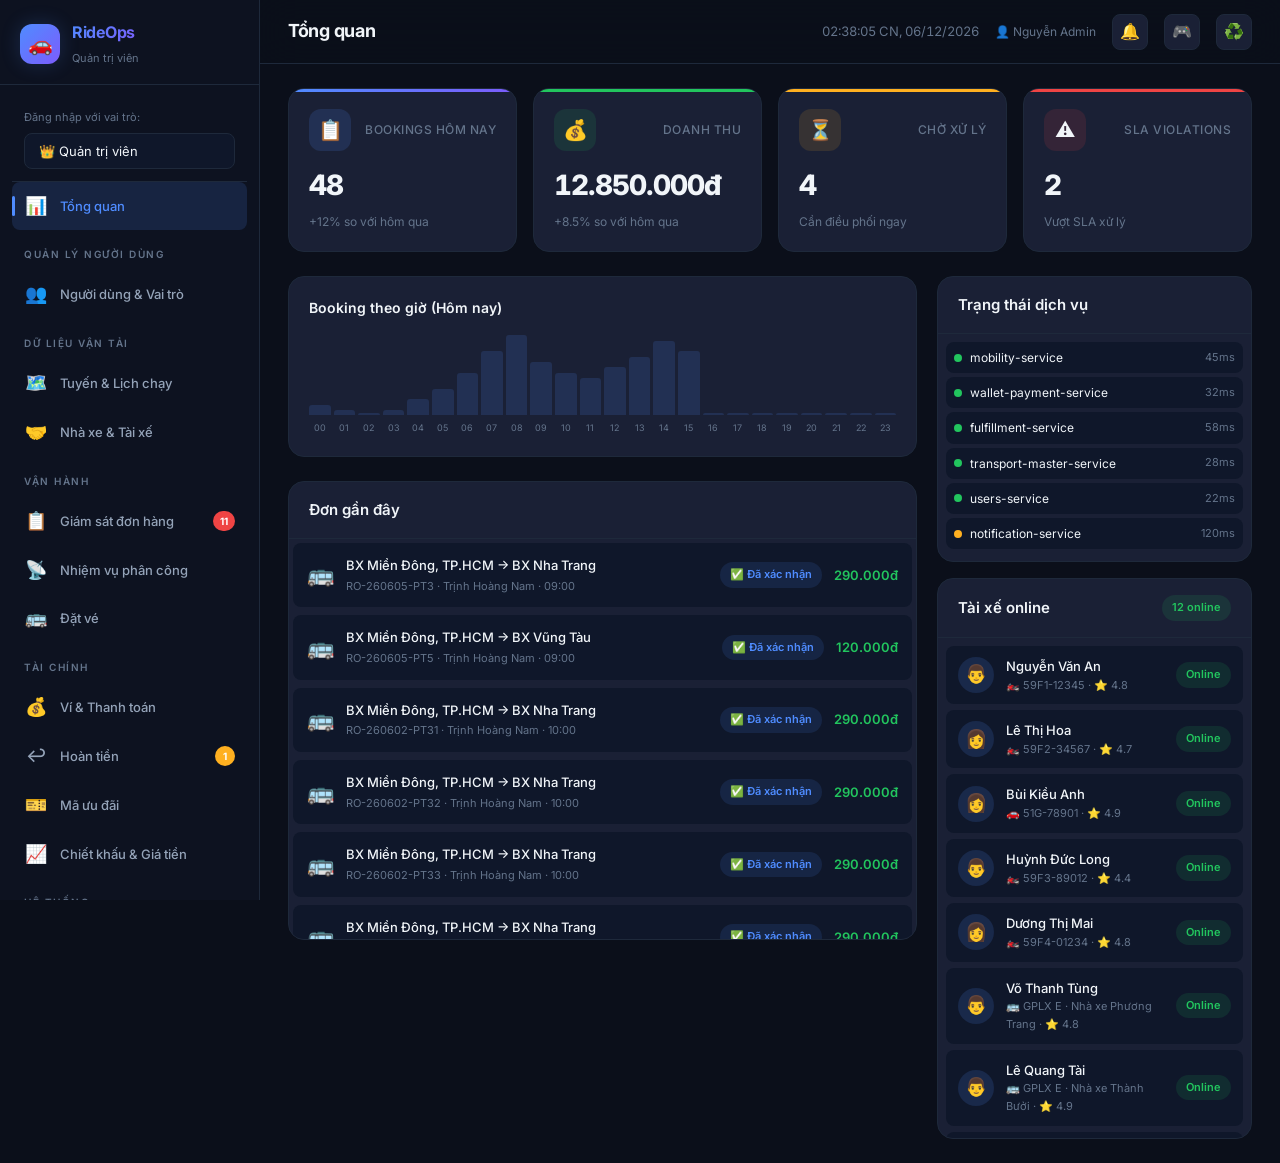
==== index.html @ 3cbc853b "create-car-driver" ====
<!DOCTYPE html>
<html lang="vi">
<head>
  <meta charset="UTF-8">
  <meta name="viewport" content="width=device-width, initial-scale=1.0">
  <meta name="description" content="RideOps - Hệ thống điều hành xe công nghệ">
  <title>RideOps - Hệ Thống Điều Hành</title>
  <link rel="stylesheet" href="style.css">
</head>
<body>
  <div class="app-layout">
    <!-- ========== SIDEBAR ========== -->
    <aside class="sidebar" id="sidebar">
      <div class="sidebar-header">
        <div class="sidebar-logo">
          <div class="sidebar-logo-icon">🚗</div>
          <div class="sidebar-logo-text">
            <h1>RideOps</h1>
            <span id="current-role">Admin</span>
          </div>
        </div>
      </div>
      <nav class="sidebar-nav" id="sidebar-nav">
        <!-- Role selector -->
        <div class="role-selector" style="padding:12px;border-bottom:1px solid var(--border-color)">
          <label style="font-size:11px;color:var(--text-muted);display:block;margin-bottom:6px">Đăng nhập với vai trò:</label>
          <select class="input" id="role-select" onchange="switchRole(this.value)" style="width:100%">
            <option value="ADMIN">👑 Quản trị viên</option>
            <option value="OPERATOR">📡 Điều hành</option>
            <option value="AGENT">💼 Đại lý</option>
            <option value="FINANCE">💰 Tài chính</option>
            <option value="VIEWER">👁️ Người xem</option>
          </select>
        </div>

        <div class="nav-section-title">Tổng quan</div>
        <div class="nav-item active" data-page="dashboard" data-roles="ADMIN,OPERATOR,AGENT,FINANCE,VIEWER" onclick="navigateTo('dashboard')">
          <span class="nav-item-icon">📊</span> Tổng quan
        </div>

        <div class="nav-section-title" data-perm="user.manage">Quản lý người dùng</div>
        <div class="nav-item" data-page="users" data-roles="ADMIN" data-perm="user.manage" onclick="navigateTo('users')">
          <span class="nav-item-icon">👥</span> Người dùng & Vai trò
        </div>

        <div class="nav-section-title" data-perm="master.view">Dữ liệu vận tải</div>
        <div class="nav-item" data-page="routes" data-roles="ADMIN,OPERATOR" data-perm="master.view,master.manage" onclick="navigateTo('routes')">
          <span class="nav-item-icon">🗺️</span> Tuyến & Lịch chạy
        </div>
        <div class="nav-item" data-page="partners" data-roles="ADMIN,OPERATOR,AGENT" data-perm="partner.view,partner.manage,driver.view,driver.manage" onclick="navigateTo('partners')">
          <span class="nav-item-icon">🤝</span> Nhà xe & Tài xế
        </div>

        <div class="nav-section-title" data-perm="booking.view">Vận hành</div>
        <div class="nav-item" data-page="bookings" data-roles="ADMIN,OPERATOR,AGENT,FINANCE,VIEWER" data-perm="booking.view" onclick="navigateTo('bookings')">
          <span class="nav-item-icon">📋</span> Giám sát đơn hàng
          <span class="nav-item-badge" id="pending-badge">4</span>
        </div>
        <div class="nav-item" data-page="fulfillment" data-roles="ADMIN,OPERATOR" data-perm="fulfillment.view,fulfillment.manage" onclick="navigateTo('fulfillment')">
          <span class="nav-item-icon">📡</span> Nhiệm vụ phân công
        </div>
        <div class="nav-item" data-page="intercity" data-roles="ADMIN,OPERATOR,AGENT" data-perm="booking.create,booking.view" onclick="navigateTo('intercity')">
          <span class="nav-item-icon">🚌</span> Đặt vé
        </div>

        <div class="nav-section-title" data-perm="wallet.view">Tài chính</div>
        <div class="nav-item" data-page="wallets" data-roles="ADMIN,OPERATOR,FINANCE" data-perm="wallet.view" onclick="navigateTo('wallets')">
          <span class="nav-item-icon">💰</span> Ví & Thanh toán
        </div>
        <div class="nav-item" data-page="refunds" data-roles="ADMIN,OPERATOR,FINANCE" data-perm="refund.view,refund.process" onclick="navigateTo('refunds')">
          <span class="nav-item-icon">↩️</span> Hoàn tiền
          <span class="nav-item-badge" id="refund-badge" style="background:var(--warning)">1</span>
        </div>
        <div class="nav-item" data-page="promos" data-roles="ADMIN,OPERATOR" data-perm="promo.manage" onclick="navigateTo('promos')">
          <span class="nav-item-icon">🎫</span> Mã ưu đãi
        </div>
        <div class="nav-item" data-page="commissions" data-roles="ADMIN,FINANCE" data-perm="commission.view,commission.manage" onclick="navigateTo('commissions')">
          <span class="nav-item-icon">📈</span> Chiết khấu & Giá tiền
        </div>

        <div class="nav-section-title" data-perm="notification.view">Hệ thống</div>
        <div class="nav-item" data-page="notifications" data-roles="ADMIN,OPERATOR" data-perm="notification.view" onclick="navigateTo('notifications')">
          <span class="nav-item-icon">🔔</span> Thông báo
        </div>
        <div class="nav-item" data-page="audit" data-roles="ADMIN,FINANCE" data-perm="audit.view" onclick="navigateTo('audit')">
          <span class="nav-item-icon">📜</span> Nhật ký hoạt động
        </div>
        <div class="nav-item" data-page="monitoring" data-roles="ADMIN,OPERATOR,VIEWER" data-perm="system.view" onclick="navigateTo('monitoring')">
          <span class="nav-item-icon">🖥️</span> Giám sát hệ thống
        </div>
      </nav>
    </aside>

    <!-- ========== MAIN CONTENT ========== -->
    <main class="main-content">
      <header class="header">
        <div class="header-left">
          <button class="header-btn" id="menu-toggle" onclick="toggleSidebar()" aria-label="Mở/đóng menu" style="display:none">☰</button>
          <h2 class="header-title" id="page-title">Tổng quan</h2>
        </div>
        <div class="header-right">
          <span class="header-time" id="header-time"></span>
          <div class="user-info" id="user-info" style="display:flex;align-items:center;gap:8px">
            <span style="font-size:12px;color:var(--text-muted)">👤 <span id="current-user-name">Nguyễn Admin</span></span>
          </div>
          <button class="header-btn" onclick="navigateTo('notifications')">🔔</button>
          <button class="header-btn" id="sim-toggle" title="Mô phỏng app Tài xế / Khách hàng" onclick="toggleSimPanel()">🎮</button>
          <button class="header-btn" title="Khôi phục dữ liệu demo gốc (xoá thay đổi đã lưu)" onclick="if(confirm('Xoá toàn bộ thay đổi đã lưu và nạp lại dữ liệu demo gốc?'))resetStore()">♻️</button>
        </div>
      </header>

      <div class="page-content">
        <!-- ===== DASHBOARD ===== -->
        <div class="page active" id="page-dashboard">
          <div class="stats-grid" id="dashboard-stats"></div>
          <div class="dashboard-grid">
            <div>
              <div class="chart-container">
                <div class="chart-title">Booking theo giờ (Hôm nay)</div>
                <div class="mini-chart" id="hourly-chart"></div>
                <div class="chart-labels" id="hourly-labels"></div>
              </div>
              <div class="table-container">
                <div class="table-header"><span class="table-title">Đơn gần đây</span></div>
                <div class="recent-trips-list" id="recent-bookings"></div>
              </div>
            </div>
            <div>
              <div class="table-container" style="margin-bottom:16px">
                <div class="table-header"><span class="table-title">Trạng thái dịch vụ</span></div>
                <div id="service-health-mini" style="padding:8px"></div>
              </div>
              <div class="table-container">
                <div class="table-header"><span class="table-title">Tài xế online</span><span class="badge badge-online" id="online-count"></span></div>
                <div class="dispatch-list" id="online-drivers-dash"></div>
              </div>
            </div>
          </div>
        </div>

        <!-- ===== USERS ===== -->
        <div class="page" id="page-users">
          <div class="tabs" style="margin-bottom:20px">
            <button class="tab-btn active" data-tab="users" onclick="switchUserTab('users', this)">👥 Danh sách người dùng</button>
            <button class="tab-btn" data-tab="roles" onclick="switchUserTab('roles', this)">🔐 Vai trò & Quyền</button>
          </div>

          <!-- Users Tab -->
          <div id="users-tab-users">
            <div class="stats-grid" id="user-stats"></div>
            <div class="table-container">
              <div class="table-header"><span class="table-title">Danh sách người dùng</span>
                <div class="table-actions"><button class="btn btn-primary" onclick="openModal('user-create-modal')">➕ Thêm user</button></div>
              </div>
              <div class="table-wrapper">
                <table><thead><tr><th>ID</th><th>Tên</th><th>Email</th><th>SĐT</th><th>Vai trò</th><th>Đăng nhập cuối</th><th>Trạng thái</th><th>Thao tác</th></tr></thead>
                <tbody id="users-table-body"></tbody></table>
              </div>
            </div>
          </div>

          <!-- Roles Tab -->
          <div id="users-tab-roles" style="display:none">
            <div class="table-container">
              <div class="table-header"><span class="table-title">Vai trò & Quyền hạn</span>
                <div class="table-actions"><button class="btn btn-primary" onclick="openModal('role-create-modal')">➕ Tạo vai trò</button></div>
              </div>
              <div class="table-wrapper">
                <table><thead><tr><th>ID</th><th>Vai trò</th><th>Mã</th><th>Quyền hạn</th><th>Người dùng</th><th>Trạng thái</th><th>Thao tác</th></tr></thead>
                <tbody id="roles-table-body"></tbody></table>
              </div>
            </div>
          </div>
        </div>

        <!-- ===== ROUTES ===== -->
        <div class="page" id="page-routes">
          <div class="tabs" style="margin-bottom:20px">
            <button class="tab-btn active" data-tab="schedules" onclick="switchRouteTab('schedules', this)">📅 Lịch chạy</button>
            <button class="tab-btn" data-tab="routes" onclick="switchRouteTab('routes', this)">🗺️ Tuyến đường</button>
            <button class="tab-btn" data-tab="vehicle-models" onclick="switchRouteTab('vehicle-models', this)">🚐 Loại xe</button>
            <button class="tab-btn" data-tab="stops" onclick="switchRouteTab('stops', this)">📍 Điểm dừng</button>
          </div>

          <!-- Schedules Tab (Default) -->
          <div id="routes-tab-schedules">
            <div class="table-container">
              <div class="table-header"><span class="table-title">Lịch chạy</span>
                <div class="table-actions"><button class="btn btn-sm btn-primary" onclick="openScheduleCreate()">➕ Thêm lịch</button></div>
              </div>
              <div class="table-wrapper">
                <table><thead><tr><th>ID</th><th>Tuyến</th><th>Nhà xe</th><th>Giờ đi</th><th>Giờ đến</th><th>Loại xe</th><th>Ngày chạy</th><th>Thao tác</th></tr></thead>
                <tbody id="schedules-table-body"></tbody></table>
              </div>
            </div>
          </div>

          <!-- Routes Tab -->
          <div id="routes-tab-routes" style="display:none">
            <div class="table-container">
              <div class="table-header"><span class="table-title">Tuyến đường</span>
                <div class="table-actions"><button class="btn btn-primary" onclick="openRouteCreate()">➕ Thêm tuyến</button></div>
              </div>
              <div class="table-wrapper">
                <table><thead><tr><th>ID</th><th>Tuyến</th><th>Khoảng cách</th><th>Thời gian</th><th>Điểm đi</th><th>Điểm đến</th><th>Điểm dừng</th><th>Trạng thái</th></tr></thead>
                <tbody id="routes-table-body"></tbody></table>
              </div>
            </div>
          </div>

          <!-- Vehicle Models Tab -->
          <div id="routes-tab-vehicle-models" style="display:none">
            <div class="table-container">
              <div class="table-header"><span class="table-title">Loại xe (thay cho Ghế)</span>
                <div class="table-actions"><button class="btn btn-primary" onclick="openVehicleModelCreate()">➕ Thêm loại xe</button></div>
              </div>
              <div class="table-wrapper">
                <table><thead><tr><th>ID</th><th>Tên</th><th>Dịch vụ</th><th>Phân loại</th><th>Số ghế</th><th>Hành lý</th><th>Mô tả</th><th>Trạng thái</th><th>Thao tác</th></tr></thead>
                <tbody id="vehicle-models-table-body"></tbody></table>
              </div>
            </div>
          </div>

          <!-- Stops Tab -->
          <div id="routes-tab-stops" style="display:none">
            <div class="table-container">
              <div class="table-header"><span class="table-title">Điểm dừng</span>
                <div class="table-actions"><button class="btn btn-primary" onclick="openStopCreate()">➕ Thêm điểm dừng</button></div>
              </div>
              <div class="table-wrapper">
                <table><thead><tr><th>ID</th><th>Tên điểm dừng</th><th>Địa chỉ</th><th>Quận/Huyện</th><th>Tỉnh/Thành</th><th>Thao tác</th></tr></thead>
                <tbody id="stops-table-body"></tbody></table>
              </div>
            </div>
          </div>
        </div>

        <!-- ===== PARTNERS & DRIVERS ===== -->
        <div class="page" id="page-partners">
          <div class="tabs" style="margin-bottom:20px">
            <button class="tab-btn active" data-tab="partners" onclick="switchPartnerTab('partners', this)">🏢 Nhà xe</button>
            <button class="tab-btn" data-tab="drivers" onclick="switchPartnerTab('drivers', this)">🏍️ 🚗 Tài xế (Bike/Car)</button>
            <button class="tab-btn" data-tab="intercity-drivers" onclick="switchPartnerTab('intercity-drivers', this)">🧑‍✈️ Tài xế liên tỉnh</button>
            <button class="tab-btn" data-tab="intercity-vehicles" onclick="switchPartnerTab('intercity-vehicles', this)">🚐 Xe liên tỉnh</button>
          </div>

          <!-- Partners Tab -->
          <div id="partners-tab-partners">
            <div class="table-container">
              <div class="table-header"><span class="table-title">Nhà xe Đối tác</span>
                <div class="table-actions"><button class="btn btn-primary" onclick="openModal('partner-modal')">➕ Thêm nhà xe</button></div>
              </div>
              <div class="table-wrapper">
                <table><thead><tr><th>ID</th><th>Tên nhà xe</th><th>Liên hệ</th><th>SĐT</th><th>Số xe</th><th>Số tài xế</th><th>Tuyến đường</th><th>Chiết khấu</th><th>Trạng thái</th><th>Thao tác</th></tr></thead>
                <tbody id="partners-table-body"></tbody></table>
              </div>
            </div>
          </div>

          <!-- Drivers Tab (Bike/Car only) -->
          <div id="partners-tab-drivers" style="display:none">
            <div class="stats-grid" id="driver-stats"></div>
            <div class="table-container">
              <div class="table-header"><span class="table-title">Tài xế Bike & Car</span>
                <div class="table-actions">
                  <button class="btn btn-outline app-review-btn" id="bikecar-app-btn" onclick="openDriverApps('bikecar')" style="display:none">📥 Đơn đăng ký mới <span class="app-count-badge" id="bikecar-app-count">0</span></button>
                  <select id="driver-status-filter" onchange="renderDrivers()"><option value="">Tất cả</option><option value="online">Online</option><option value="busy">Đang chạy</option><option value="offline">Offline</option></select>
                  <div class="search-box"><input type="search" placeholder="Tìm tài xế..." id="driver-search" oninput="renderDrivers()"></div>
                  <button class="btn btn-primary" onclick="openModal('driver-modal')">➕ Thêm tài xế</button>
                </div>
              </div>
              <div class="table-wrapper">
                <table><thead><tr><th>ID</th><th>Tài xế</th><th>SĐT</th><th>Loại xe</th><th>Biển số</th><th>Nhà xe</th><th>Đánh giá</th><th>Hoàn thành</th><th>Trạng thái</th><th>Thao tác</th></tr></thead>
                <tbody id="drivers-table-body"></tbody></table>
              </div>
            </div>
          </div>

          <!-- Intercity Drivers Tab -->
          <div id="partners-tab-intercity-drivers" style="display:none">
            <div class="stats-grid" id="intercity-driver-stats"></div>
            <div class="table-container">
              <div class="table-header"><span class="table-title">Tài xế Liên tỉnh (phục vụ Intercity / Đăng kiểm / Bảo dưỡng)</span>
                <div class="table-actions">
                  <button class="btn btn-outline app-review-btn" id="intercity-app-btn" onclick="openDriverApps('intercity')" style="display:none">📥 Đơn đăng ký mới <span class="app-count-badge" id="intercity-app-count">0</span></button>
                  <select id="intercity-driver-status-filter" onchange="renderIntercityDrivers()"><option value="">Tất cả</option><option value="online">Online</option><option value="busy">Đang chạy</option><option value="offline">Offline</option></select>
                  <select id="intercity-driver-operator-filter" onchange="renderIntercityDrivers()"><option value="">Mọi nhà xe</option></select>
                  <div class="search-box"><input type="search" placeholder="Tìm tài xế..." id="intercity-driver-search" oninput="renderIntercityDrivers()"></div>
                  <button class="btn btn-primary" onclick="openIntercityDriverModal()">➕ Thêm tài xế</button>
                </div>
              </div>
              <div class="table-wrapper">
                <table><thead><tr><th>ID</th><th>Tài xế</th><th>SĐT</th><th>Nhà xe quản lý</th><th>Hạng GPLX</th><th>Đánh giá</th><th>Chuyến đã chạy</th><th>Trạng thái</th><th>Đang gán</th><th>Thao tác</th></tr></thead>
                <tbody id="intercity-drivers-table-body"></tbody></table>
              </div>
            </div>
          </div>

          <!-- Intercity Vehicles Tab -->
          <div id="partners-tab-intercity-vehicles" style="display:none">
            <div class="stats-grid" id="intercity-vehicle-stats"></div>
            <div class="table-container">
              <div class="table-header"><span class="table-title">Xe Liên tỉnh (quản lý bởi nhà xe — không có tài xế cố định)</span>
                <div class="table-actions">
                  <select id="intercity-vehicle-status-filter" onchange="renderIntercityVehicles()"><option value="">Tất cả</option><option value="idle">Sẵn sàng</option><option value="busy">Đang chạy</option><option value="maintenance">Bảo dưỡng</option></select>
                  <select id="intercity-vehicle-operator-filter" onchange="renderIntercityVehicles()"><option value="">Mọi nhà xe</option></select>
                  <div class="search-box"><input type="search" placeholder="Tìm biển số..." id="intercity-vehicle-search" oninput="renderIntercityVehicles()"></div>
                  <button class="btn btn-primary" onclick="openIntercityVehicleModal()">➕ Thêm xe</button>
                </div>
              </div>
              <div class="table-wrapper">
                <table><thead><tr><th>ID</th><th>Biển số</th><th>Loại xe</th><th>Nhà xe quản lý</th><th>Số km</th><th>Trạng thái</th><th>Đang gán</th><th>Thao tác</th></tr></thead>
                <tbody id="intercity-vehicles-table-body"></tbody></table>
              </div>
            </div>
          </div>
        </div>

        <!-- ===== BOOKINGS ===== -->
        <div class="page" id="page-bookings">
          <div class="tabs" id="booking-tabs">
            <button class="tab-btn active" data-type="ALL" onclick="filterBookings('ALL')">Tất cả</button>
            <button class="tab-btn" data-type="BIKE" onclick="filterBookings('BIKE')">🏍️ Xe máy</button>
            <button class="tab-btn" data-type="CAR" onclick="filterBookings('CAR')">🚗 Xe hơi</button>
            <button class="tab-btn" data-type="INTERCITY" onclick="filterBookings('INTERCITY')">🚌 Liên tỉnh</button>
            <button class="tab-btn" data-type="SERVICE_ORDER" onclick="filterBookings('SERVICE_ORDER')">📋 Đăng kiểm</button>
            <button class="tab-btn" data-type="MAINTENANCE_ORDER" onclick="filterBookings('MAINTENANCE_ORDER')">🔧 Bảo dưỡng</button>
          </div>
          <div class="table-container">
            <div class="table-header"><span class="table-title">Booking Monitoring</span>
              <div class="table-actions">
                <select id="booking-status-filter" onchange="filterBookings()">
                  <option value="">Tất cả trạng thái</option>
                  <option value="DRAFT">Nháp</option>
                  <option value="PENDING_CONFIRMATION">Chờ xác nhận</option>
                  <option value="CONFIRMED">Đã xác nhận</option>
                  <option value="IN_PROGRESS">Đang thực hiện</option>
                  <option value="COMPLETED">Hoàn thành</option>
                  <option value="CANCELLED">Đã hủy</option>
                </select>
                <div class="search-box"><input type="search" placeholder="Tìm kiếm..." id="booking-search" oninput="filterBookings()"></div>
              </div>
            </div>
            <div class="table-wrapper">
              <table><thead><tr><th>Mã booking</th><th>Loại</th><th>Khách hàng</th><th>Booking</th><th>Payment</th><th>Fulfillment</th><th>Điểm đón</th><th>Giá</th><th>Thời gian tạo</th><th>Thao tác</th></tr></thead>
              <tbody id="bookings-table-body"></tbody></table>
            </div>
          </div>
        </div>

        <!-- ===== FULFILLMENT ===== -->
        <div class="page" id="page-fulfillment">
          <div class="tabs" id="fulfillment-tabs" style="margin-bottom:20px">
            <button class="tab-btn active" data-ftab="all" onclick="switchFulfillmentTab('all', this)">Tất cả</button>
            <button class="tab-btn" data-ftab="bikecar" onclick="switchFulfillmentTab('bikecar', this)">🏍️ 🚗 Bike & Car</button>
            <button class="tab-btn" data-ftab="intercity" onclick="switchFulfillmentTab('intercity', this)">🚌 Liên tỉnh</button>
            <button class="tab-btn" data-ftab="service" onclick="switchFulfillmentTab('service', this)">📋 Đăng kiểm</button>
            <button class="tab-btn" data-ftab="maintenance" onclick="switchFulfillmentTab('maintenance', this)">🔧 Bảo dưỡng</button>
          </div>

          <div class="stats-grid" id="fulfillment-stats"></div>

          <!-- 2-column view: chờ gán + TX sẵn sàng (cho all/bikecar/service/maintenance) -->
          <div class="dispatch-grid" id="fulfillment-cards-default">
            <div class="dispatch-card">
              <div class="dispatch-card-header"><span class="dispatch-card-title">📍 Chờ gán tài xế</span><span class="badge badge-pending" id="dispatch-pending-count"></span></div>
              <div class="dispatch-list" id="dispatch-pending-list"></div>
            </div>
            <div class="dispatch-card">
              <div class="dispatch-card-header"><span class="dispatch-card-title">🟢 Tài xế sẵn sàng</span><span class="badge badge-online" id="dispatch-driver-count"></span></div>
              <div class="dispatch-list" id="dispatch-driver-list"></div>
            </div>
          </div>

          <!-- 3-column view: chờ phân công + xe + TX (chỉ tab liên tỉnh) -->
          <div class="dispatch-grid" id="fulfillment-cards-intercity" style="display:none;grid-template-columns:1fr 1fr 1fr">
            <div class="dispatch-card">
              <div class="dispatch-card-header"><span class="dispatch-card-title">📍 Chờ phân công</span><span class="badge badge-pending" id="intercity-pending-count"></span></div>
              <div class="dispatch-list" id="intercity-pending-list"></div>
            </div>
            <div class="dispatch-card">
              <div class="dispatch-card-header"><span class="dispatch-card-title">🚐 Xe sẵn sàng</span><span class="badge badge-online" id="intercity-vehicle-count"></span></div>
              <div class="dispatch-list" id="intercity-vehicle-list"></div>
            </div>
            <div class="dispatch-card">
              <div class="dispatch-card-header"><span class="dispatch-card-title">🧑‍✈️ Tài xế sẵn sàng</span><span class="badge badge-online" id="intercity-driver-count"></span></div>
              <div class="dispatch-list" id="intercity-driver-list"></div>
            </div>
          </div>

          <div class="table-container mt-20">
            <div class="table-header"><span class="table-title" id="fulfillment-table-title">Tất cả Fulfillment Tasks</span></div>
            <div class="table-wrapper">
              <table><thead><tr><th>Task ID</th><th>Booking</th><th>Loại</th><th>Xe</th><th>Tài xế</th><th>Trạng thái</th><th>Gán lúc</th><th>Bắt đầu</th><th>Hoàn thành</th><th>Thao tác</th></tr></thead>
              <tbody id="fulfillment-table-body"></tbody></table>
            </div>
          </div>
        </div>

        <!-- ===== BOOKING TABS ===== -->
        <div class="page" id="page-intercity">
          <div class="tabs" style="margin-bottom:20px">
            <button class="tab-btn active" data-tab="intercity" onclick="switchBookingTab('intercity', this)">🚌 Đặt vé liên tỉnh</button>
            <button class="tab-btn" data-tab="registration" onclick="switchBookingTab('registration', this)">📋 Đăng kiểm hộ</button>
            <button class="tab-btn" data-tab="maintenance" onclick="switchBookingTab('maintenance', this)">🔧 Bảo dưỡng</button>
          </div>

          <!-- INTERCITY TAB -->
          <div id="booking-tab-intercity">
            <div class="booking-search-bar">
              <div class="bsb-field"><label>Điểm đi</label><select class="input" id="intercity-origin"></select></div>
              <button class="route-swap" onclick="swapRoute()" title="Đổi chiều" aria-label="Đổi chiều đi và đến">⇄</button>
              <div class="bsb-field"><label>Điểm đến</label><select class="input" id="intercity-destination"></select></div>
              <div class="bsb-field"><label>Ngày đi</label><input type="date" class="input" id="intercity-date"></div>
              <div class="bsb-field"><label>Số khách</label><select class="input" id="intercity-passengers"><option value="1">1 khách</option><option value="2">2 khách</option><option value="3">3 khách</option><option value="4">4 khách</option><option value="5">5 khách</option></select></div>
              <button class="btn btn-primary bsb-submit" onclick="searchIntercityTrips()">🔍 Tìm chuyến</button>
              <button class="btn btn-outline bsb-submit" onclick="clearIntercityFilter()" title="Bỏ lọc, xem tất cả chuyến">↺ Xem tất cả</button>
            </div>
            <div class="search-results" id="intercity-results"></div>
          </div>

          <!-- REGISTRATION TAB -->
          <div id="booking-tab-registration" style="display:none">
            <div class="booking-split">
              <div class="booking-panel">
              <div class="inline-form-card">
                <div class="inline-form-card-header"><span class="inline-form-card-title">📋 Tạo đơn đăng kiểm hộ</span></div>
                <div class="booking-form-grid">
                  <div class="input-group"><label>Biển số xe *</label><input type="text" class="input" id="reg-plate" placeholder="51A-123.45"></div>
                  <div class="input-group"><label>Loại xe *</label><select class="input" id="reg-vehicle-type"><option value="car">Ô tô con</option><option value="truck">Ô tô tải</option><option value="bus">Ô tô khách</option></select></div>
                  <div class="input-group"><label>⛽ Loại động cơ *</label><select class="input" id="reg-engine-type"><option value="gasoline">⛽ Xăng</option><option value="electric">🔋 Điện</option><option value="diesel">🛢️ Dầu</option><option value="hybrid">⚡ Hybrid</option></select></div>
                  <div class="input-group"><label>Họ tên chủ xe *</label><input type="text" class="input" id="reg-owner-name" placeholder="Nguyễn Văn A"></div>
                  <div class="input-group"><label>Số điện thoại *</label><input type="tel" class="input" id="reg-owner-phone" placeholder="0901234567"></div>
                  <div class="input-group"><label>Ngày hết hạn ĐK</label><input type="date" class="input" id="reg-expire-date"></div>
                  <div class="input-group span-3"><label>📍 Địa chỉ nhận xe *</label><input type="text" class="input" id="reg-pickup-address" placeholder="VD: 12 Hai Bà Trưng, Q.1, TP.HCM"></div>
                  <div class="input-group"><label>Dịch vụ đăng kiểm</label><select class="input" id="reg-service"><option value="normal">Thường (350.000đ)</option><option value="express">Nhanh (500.000đ)</option><option value="home">Tại nhà (700.000đ)</option></select></div>
                  <div class="input-group"><label>Ngày đặt lịch *</label><input type="date" class="input" id="reg-booking-date"></div>
                  <div class="input-group"><label>Giờ đặt lịch *</label><select class="input" id="reg-booking-time"><option value="07:00">07:00</option><option value="08:00">08:00</option><option value="09:00">09:00</option><option value="10:00">10:00</option><option value="13:00">13:00</option><option value="14:00">14:00</option></select></div>
                  <div class="input-group span-3"><label>Ghi chú</label><input type="text" class="input" id="reg-notes" placeholder="Yêu cầu thêm..."></div>
                  <div class="input-group"><label>📷 Ảnh hồ sơ - Mặt trước</label><input type="file" accept="image/*" class="input" id="reg-doc-front"></div>
                  <div class="input-group"><label>📷 Ảnh hồ sơ - Mặt sau</label><input type="file" accept="image/*" class="input" id="reg-doc-back"></div>
                </div>
                <div class="inline-form-actions">
                  <button class="btn btn-outline" onclick="clearRegistrationForm()">Xóa</button>
                  <button class="btn btn-primary" onclick="createRegistrationOrder()">📋 Tạo đơn</button>
                </div>
              </div>
              <div class="order-detail-pane" id="registration-detail"></div>
              </div>

              <div class="table-container">
              <div class="table-header">
                <span class="table-title">Danh sách đơn đăng kiểm</span>
                <div class="table-actions">
                  <select class="input" id="registration-status-filter" onchange="renderRegistrations()" style="height:36px;padding:0 10px">
                    <option value="">Tất cả trạng thái</option>
                    <option value="pending">⏳ Chờ xác nhận</option>
                    <option value="confirmed">✅ Đã xác nhận</option>
                    <option value="completed">🏁 Hoàn thành</option>
                    <option value="cancelled">❌ Đã hủy</option>
                  </select>
                  <div class="search-box"><input type="search" placeholder="🔍 Biển số / Chủ xe / SĐT..." id="registration-search" oninput="renderRegistrations()"></div>
                </div>
              </div>
              <div class="table-wrapper">
                <table><thead><tr><th>Mã đơn</th><th>Biển số</th><th>Chủ xe</th><th>SĐT</th><th>📍 Địa chỉ nhận xe</th><th>⛽ Động cơ</th><th>Ngày đặt</th><th>Dịch vụ</th><th>Giá</th><th>Trạng thái</th><th>Thao tác</th></tr></thead>
                <tbody id="registrations-table-body"></tbody></table>
              </div>
              </div>
            </div>
          </div>

          <!-- MAINTENANCE TAB -->
          <div id="booking-tab-maintenance" style="display:none">
            <div class="booking-split">
              <div class="booking-panel">
              <div class="inline-form-card">
                <div class="inline-form-card-header"><span class="inline-form-card-title">🔧 Tạo đơn bảo dưỡng hộ</span></div>
                <div class="booking-form-grid">
                  <div class="input-group"><label>Biển số xe *</label><input type="text" class="input" id="mnt-plate" placeholder="51A-123.45"></div>
                  <div class="input-group"><label>Loại xe *</label><select class="input" id="mnt-vehicle-type"><option value="car">Ô tô con</option><option value="truck">Ô tô tải</option><option value="bus">Ô tô khách</option></select></div>
                  <div class="input-group"><label>⛽ Loại động cơ *</label><select class="input" id="mnt-engine-type"><option value="gasoline">⛽ Xăng</option><option value="electric">🔋 Điện</option><option value="diesel">🛢️ Dầu</option><option value="hybrid">⚡ Hybrid</option></select></div>
                  <div class="input-group"><label>Họ tên chủ xe *</label><input type="text" class="input" id="mnt-owner-name" placeholder="Nguyễn Văn A"></div>
                  <div class="input-group"><label>Số điện thoại *</label><input type="tel" class="input" id="mnt-owner-phone" placeholder="0901234567"></div>
                  <div class="input-group"><label>Số km hiện tại</label><input type="number" class="input" id="mnt-mileage" placeholder="50000"></div>
                  <div class="input-group span-3"><label>📍 Địa chỉ nhận xe *</label><input type="text" class="input" id="mnt-pickup-address" placeholder="VD: 12 Hai Bà Trưng, Q.1, TP.HCM"></div>
                  <div class="input-group"><label>Dịch vụ bảo dưỡng</label><select class="input" id="mnt-service"><option value="basic">Cơ bản (400.000đ)</option><option value="full">Toàn diện (1.200.000đ)</option><option value="oil_change">Thay nhớt (250.000đ)</option><option value="tire">Lốp + cân chỉnh (800.000đ)</option></select></div>
                  <div class="input-group"><label>Ngày đặt lịch *</label><input type="date" class="input" id="mnt-booking-date"></div>
                  <div class="input-group"><label>Giờ đặt lịch *</label><select class="input" id="mnt-booking-time"><option value="07:00">07:00</option><option value="08:00">08:00</option><option value="09:00">09:00</option><option value="10:00">10:00</option><option value="13:00">13:00</option><option value="14:00">14:00</option><option value="15:00">15:00</option></select></div>
                  <div class="input-group span-3"><label>Ghi chú</label><input type="text" class="input" id="mnt-notes" placeholder="Yêu cầu thêm..."></div>
                  <div class="input-group"><label>📷 Ảnh hồ sơ - Mặt trước</label><input type="file" accept="image/*" class="input" id="mnt-doc-front"></div>
                  <div class="input-group"><label>📷 Ảnh hồ sơ - Mặt sau</label><input type="file" accept="image/*" class="input" id="mnt-doc-back"></div>
                </div>
                <div class="inline-form-actions">
                  <button class="btn btn-outline" onclick="clearMaintenanceForm()">Xóa</button>
                  <button class="btn btn-primary" onclick="createMaintenanceOrder()">🔧 Tạo đơn</button>
                </div>
              </div>
              <div class="order-detail-pane" id="maintenance-detail"></div>
              </div>

              <div class="table-container">
              <div class="table-header">
                <span class="table-title">Danh sách đơn bảo dưỡng</span>
                <div class="table-actions">
                  <select class="input" id="maintenance-status-filter" onchange="renderMaintenance()" style="height:36px;padding:0 10px">
                    <option value="">Tất cả trạng thái</option>
                    <option value="pending">⏳ Chờ xác nhận</option>
                    <option value="confirmed">✅ Đã xác nhận</option>
                    <option value="completed">🏁 Hoàn thành</option>
                    <option value="cancelled">❌ Đã hủy</option>
                  </select>
                  <div class="search-box"><input type="search" placeholder="🔍 Biển số / Chủ xe / SĐT..." id="maintenance-search" oninput="renderMaintenance()"></div>
                </div>
              </div>
              <div class="table-wrapper">
                <table><thead><tr><th>Mã đơn</th><th>Biển số</th><th>Chủ xe</th><th>SĐT</th><th>📍 Địa chỉ nhận xe</th><th>⛽ Động cơ</th><th>Ngày đặt</th><th>Dịch vụ</th><th>Giá</th><th>Trạng thái</th><th>Thao tác</th></tr></thead>
                <tbody id="maintenance-table-body"></tbody></table>
              </div>
              </div>
            </div>
          </div>
        </div>

        <!-- ===== WALLETS ===== -->
        <div class="page" id="page-wallets">
          <div class="wallet-summary" id="wallet-stats"></div>
          <div class="wallet-workspace">
            <div class="table-container wallet-list-col">
              <div class="table-header">
                <span class="table-title">Danh sách Ví</span>
                <select id="wallet-type-filter" class="input" style="height:34px;width:auto" onchange="renderWallets()"><option value="">Tất cả loại</option><option value="CUSTOMER">Khách hàng</option><option value="DRIVER">Tài xế</option><option value="PARTNER">Đối tác</option><option value="SYSTEM">Hệ thống</option></select>
              </div>
              <div class="wallet-search-row"><div class="search-box" style="width:100%"><input type="search" placeholder="🔍 Tìm theo tên chủ ví / mã ví..." id="wallet-search" oninput="renderWallets()" style="width:100%"></div></div>
              <div class="wallet-list" id="wallet-list"></div>
            </div>
            <div class="table-container wallet-detail-col">
              <div id="wallet-detail"></div>
            </div>
          </div>
        </div>

        <!-- ===== REFUNDS ===== -->
        <div class="page" id="page-refunds">
          <div class="stats-grid" id="refund-stats"></div>
          <div class="table-container">
            <div class="table-header"><span class="table-title">Quản lý Refund</span></div>
            <div class="table-wrapper">
              <table><thead><tr><th>ID</th><th>Booking</th><th>Khách hàng</th><th>Số tiền</th><th>Lý do</th><th>Phương thức</th><th>Xử lý bởi</th><th>Trạng thái</th><th>Tạo lúc</th><th>Thao tác</th></tr></thead>
              <tbody id="refunds-table-body"></tbody></table>
            </div>
          </div>
        </div>

        <!-- ===== PROMOS ===== -->
        <div class="page" id="page-promos">
          <div class="stats-grid" id="promo-stats"></div>
          <div class="table-container">
            <div class="table-header"><span class="table-title">Mã ưu đãi</span>
              <div class="table-actions"><button class="btn btn-primary" onclick="openPromoCreate()">➕ Tạo mã mới</button></div>
            </div>
            <div class="table-wrapper">
              <table><thead><tr><th>Mã</th><th>Đối tượng</th><th>Loại giảm</th><th>Giá trị</th><th>Giảm tối đa</th><th>Đơn tối thiểu</th><th>Lượt/tài khoản</th><th>Dịch vụ áp dụng</th><th>Đã dùng</th><th>Thời hạn</th><th>Trạng thái</th><th>Thao tác</th></tr></thead>
              <tbody id="promos-table-body"></tbody></table>
            </div>
          </div>
        </div>

        <!-- ===== COMMISSIONS ===== -->
        <div class="page" id="page-commissions">
          <div class="tabs" style="margin-bottom:20px">
            <button class="tab-btn active" data-tab="commission" onclick="switchCommissionTab('commission', this)">📈 Chiết khấu (phí dịch vụ)</button>
            <button class="tab-btn" data-tab="pricing" onclick="switchCommissionTab('pricing', this)">💵 Giá tiền</button>
          </div>

          <!-- Tab: Chiết khấu -->
          <div id="commissions-tab-commission" class="commissions-tab-panel is-active">
            <div class="commission-cards" id="commission-config"></div>
            <div class="table-container">
              <div class="table-header"><span class="table-title">Lịch sử chiết khấu</span></div>
              <div class="table-wrapper">
                <table><thead><tr><th>ID</th><th>Booking</th><th>Tài xế</th><th>Loại xe</th><th>Tổng tiền</th><th>💸 Tài xế nhận (chiết khấu)</th><th>🏢 Phí dịch vụ</th><th>Thời gian</th></tr></thead>
                <tbody id="commission-history-body"></tbody></table>
              </div>
            </div>
          </div>

          <!-- Tab: Giá tiền -->
          <div id="commissions-tab-pricing" class="commissions-tab-panel">
            <div class="tabs" style="margin-bottom:20px" id="pricing-sub-tabs">
              <button class="tab-btn active" data-ptab="BIKE" onclick="switchPricingTab('BIKE', this)">🏍️ Xe máy</button>
              <button class="tab-btn" data-ptab="CAR" onclick="switchPricingTab('CAR', this)">🚗 Xe hơi</button>
              <button class="tab-btn" data-ptab="INTERCITY" onclick="switchPricingTab('INTERCITY', this)">🚌 Liên tỉnh</button>
              <button class="tab-btn" data-ptab="SERVICE_ORDER" onclick="switchPricingTab('SERVICE_ORDER', this)">📋 Đăng kiểm hộ</button>
              <button class="tab-btn" data-ptab="MAINTENANCE_ORDER" onclick="switchPricingTab('MAINTENANCE_ORDER', this)">🔧 Bảo dưỡng hộ</button>
            </div>
            <div id="pricing-panel"></div>
          </div>
        </div>

        <!-- ===== NOTIFICATIONS ===== -->
        <div class="page" id="page-notifications">
          <div class="stats-grid" id="notification-stats"></div>
          <div class="table-container">
            <div class="table-header"><span class="table-title">Notification History</span></div>
            <div class="table-wrapper">
              <table><thead><tr><th>ID</th><th>Loại</th><th>Channel</th><th>Người nhận</th><th>Nội dung</th><th>Trạng thái</th><th>Thời gian</th></tr></thead>
              <tbody id="notifications-table-body"></tbody></table>
            </div>
          </div>
        </div>

        <!-- ===== AUDIT ===== -->
        <div class="page" id="page-audit">
          <div class="table-container">
            <div class="table-header"><span class="table-title">Nhật ký hoạt động</span>
              <div class="table-actions">
                <select id="audit-action-filter" onchange="renderAudit()">
                  <option value="">Tất cả actions</option>
                  <option value="booking">Booking</option>
                  <option value="payment">Payment</option>
                  <option value="fulfillment">Fulfillment</option>
                  <option value="refund">Refund</option>
                  <option value="wallet">Wallet</option>
                  <option value="user">User</option>
                </select>
                <div class="search-box"><input type="search" placeholder="Tìm trace ID..." id="audit-search" oninput="renderAudit()"></div>
              </div>
            </div>
            <div class="table-wrapper">
              <table><thead><tr><th>Thời gian</th><th>Thao tác</th><th>Người thực hiện</th><th>Vai trò</th><th>Đối tượng</th><th>Site</th><th>Trace ID</th><th>Trước → Sau</th></tr></thead>
              <tbody id="audit-table-body"></tbody></table>
            </div>
          </div>
        </div>

        <!-- ===== MONITORING ===== -->
        <div class="page" id="page-monitoring">
          <div class="stats-grid" id="monitoring-stats"></div>
          <div class="table-container">
            <div class="table-header"><span class="table-title">Trạng thái dịch vụ</span></div>
            <div class="table-wrapper">
              <table><thead><tr><th>Dịch vụ</th><th>Trạng thái</th><th>Thời gian hoạt động</th><th>Độ trễ</th><th>Tỷ lệ lỗi</th></tr></thead>
              <tbody id="services-table-body"></tbody></table>
            </div>
          </div>
        </div>

      </div>
    </main>
  </div>

  <!-- ========== MODALS ========== -->
  <div class="modal-overlay" id="reg-docs-modal">
    <div class="modal" style="max-width:760px">
      <div class="modal-header"><span class="modal-title" id="reg-docs-title">Hồ sơ đăng kiểm</span><button class="modal-close" aria-label="Đóng" onclick="closeModal('reg-docs-modal')">✕</button></div>
      <div class="modal-body"><div class="reg-doc-grid" id="reg-docs-body"></div></div>
      <div class="modal-footer"><button class="btn btn-outline" onclick="closeModal('reg-docs-modal')">Đóng</button></div>
    </div>
  </div>

  <div class="modal-overlay" id="driver-apps-modal">
    <div class="modal" style="max-width:720px">
      <div class="modal-header"><span class="modal-title" id="driver-apps-title">Đơn đăng ký tài xế</span><button class="modal-close" aria-label="Đóng" onclick="closeModal('driver-apps-modal')">✕</button></div>
      <div class="modal-body" id="driver-apps-list"></div>
      <div class="modal-footer"><button class="btn btn-outline" onclick="closeModal('driver-apps-modal')">Đóng</button></div>
    </div>
  </div>

  <div class="modal-overlay" id="driver-app-modal">
    <div class="modal" style="max-width:760px">
      <div class="modal-header"><span class="modal-title" id="driver-app-title">Xét duyệt đăng ký tài xế</span><button class="modal-close" aria-label="Đóng" onclick="closeModal('driver-app-modal')">✕</button></div>
      <div class="modal-body" id="driver-app-body"></div>
      <div class="modal-footer" id="driver-app-footer"></div>
    </div>
  </div>

  <div class="modal-overlay" id="dispatch-modal">
    <div class="modal" style="max-width:600px">
      <div class="modal-header"><span class="modal-title">Gán tài xế</span><button class="modal-close" aria-label="Đóng" onclick="closeModal('dispatch-modal')">✕</button></div>
      <div class="modal-body">
        <div class="input-group mb-16"><label>Booking</label><div id="dispatch-trip-info" style="padding:12px;background:var(--bg-input);border-radius:var(--radius-sm)"></div></div>
        <div id="dispatch-selected" class="dispatch-sel-wrap"></div>
        <div class="dispatch-pick-col">
          <div class="dispatch-pick-head">🧑‍✈️ Chọn tài xế <span class="dispatch-pick-count" id="dispatch-modal-driver-count"></span></div>
          <div class="dispatch-pick-list" id="dispatch-modal-driver-list"></div>
        </div>
      </div>
      <div class="modal-footer"><button class="btn btn-outline" onclick="closeModal('dispatch-modal')">Hủy</button><button class="btn btn-primary" onclick="assignDriver()">Gán tài xế</button></div>
    </div>
  </div>

  <!-- Intercity Dispatch Modal: chọn xe + tài xế độc lập -->
  <div class="modal-overlay" id="intercity-dispatch-modal">
    <div class="modal" style="max-width:880px">
      <div class="modal-header"><span class="modal-title">🚌 Phân công xe & tài xế (Liên tỉnh)</span><button class="modal-close" aria-label="Đóng" onclick="closeModal('intercity-dispatch-modal')">✕</button></div>
      <div class="modal-body">
        <div class="input-group mb-16"><label>Booking</label><div id="intercity-dispatch-trip-info" style="padding:12px;background:var(--bg-input);border-radius:var(--radius-sm)"></div></div>

        <!-- Tổng quan đã chọn (final preview trước khi xác nhận) -->
        <div id="intercity-dispatch-selected" class="dispatch-sel-wrap"></div>

        <!-- 2 cột: xe | tài xế, cuộn dọc -->
        <div class="dispatch-pick-grid">
          <div class="dispatch-pick-col">
            <div class="dispatch-pick-head">🚐 Chọn xe <span class="dispatch-pick-count" id="intercity-dispatch-vehicle-count"></span></div>
            <div class="dispatch-pick-list" id="intercity-dispatch-vehicle-list"></div>
          </div>
          <div class="dispatch-pick-col">
            <div class="dispatch-pick-head">🧑‍✈️ Chọn tài xế <span class="dispatch-pick-count" id="intercity-dispatch-driver-count"></span></div>
            <div class="dispatch-pick-list" id="intercity-dispatch-driver-list"></div>
          </div>
        </div>
      </div>
      <div class="modal-footer">
        <button class="btn btn-outline" onclick="closeModal('intercity-dispatch-modal')">Hủy</button>
        <button class="btn btn-primary" onclick="assignIntercityDispatch()">Xác nhận phân công</button>
      </div>
    </div>
  </div>

  <div class="modal-overlay" id="partner-modal">
    <div class="modal">
      <div class="modal-header"><span class="modal-title">Thêm đối tác mới</span><button class="modal-close" aria-label="Đóng" onclick="closeModal('partner-modal')">✕</button></div>
      <div class="modal-body">
        <div class="form-grid">
          <div class="input-group full-width"><label>Tên nhà xe</label><input type="text" placeholder="VD: Nhà xe ABC"></div>
          <div class="input-group"><label>Người liên hệ</label><input type="text" placeholder="Họ tên"></div>
          <div class="input-group"><label>Số điện thoại</label><input type="text" placeholder="0xxx-xxx-xxx"></div>
          <div class="input-group"><label>Số xe</label><input type="number" placeholder="0" min="0"></div>
          <div class="input-group"><label>Chiết khấu (%)</label><input type="number" placeholder="15" min="0" max="100"></div>
          <div class="input-group full-width"><label>Tuyến đường</label><input type="text" placeholder="HCM - Đà Lạt, HCM - Cần Thơ"></div>
        </div>
      </div>
      <div class="modal-footer"><button class="btn btn-outline" onclick="closeModal('partner-modal')">Hủy</button><button class="btn btn-primary">Thêm đối tác</button></div>
    </div>
  </div>

  <div class="modal-overlay" id="cash-settle-modal">
    <div class="modal" style="max-width:560px">
      <div class="modal-header"><span class="modal-title" id="cash-settle-title">Quyết toán chuyến tiền mặt</span><button class="modal-close" aria-label="Đóng" onclick="closeModal('cash-settle-modal')">✕</button></div>
      <div class="modal-body" id="cash-settle-body"></div>
      <div class="modal-footer" id="cash-settle-footer"></div>
    </div>
  </div>

  <div class="modal-overlay" id="promo-modal">
    <div class="modal">
      <div class="modal-header"><span class="modal-title" id="promo-modal-title">Tạo mã ưu đãi mới</span><button class="modal-close" aria-label="Đóng" onclick="closeModal('promo-modal')">✕</button></div>
      <div class="modal-body">
        <div class="form-grid">
          <div class="input-group"><label>Mã ưu đãi</label><input type="text" id="promo-code" placeholder="VD: SALE30"></div>
          <div class="input-group"><label>Đối tượng áp dụng</label><select id="promo-audience" onchange="onPromoAudienceChange()"><option value="all">👥 Mọi người dùng</option><option value="new_user">🆕 Thành viên mới</option><option value="existing">🔁 Khách hiện hữu</option><option value="vip">⭐ Khách VIP</option><option value="manual">🎯 Chỉ định thủ công</option></select></div>
          <div class="input-group"><label>Loại giảm giá</label><select id="promo-type"><option value="percent">Phần trăm (%)</option><option value="fixed">Số tiền cố định</option></select></div>
          <div class="input-group"><label>Giá trị</label><input type="number" id="promo-value" placeholder="75" min="0"></div>
          <div class="input-group"><label>Giảm tối đa (đ)</label><input type="number" id="promo-max" placeholder="50000" min="0"></div>
          <div class="input-group"><label>Đơn tối thiểu (đ)</label><input type="number" id="promo-min" placeholder="0" min="0"></div>
          <div class="input-group"><label>Tổng lượt phát hành</label><input type="number" id="promo-limit" placeholder="100000" min="1"></div>
          <div class="input-group"><label>Lượt / tài khoản</label><input type="number" id="promo-peruser" placeholder="4" min="1"></div>
          <div class="input-group"><label>Bắt đầu</label><input type="date" id="promo-start"></div>
          <div class="input-group"><label>Kết thúc</label><input type="date" id="promo-end"></div>
          <div class="input-group span-2">
            <label>Dịch vụ áp dụng</label>
            <div class="promo-vt-options">
              <label class="promo-vt-chip"><input type="checkbox" class="promo-vt" value="BIKE"> 🏍️ Xe máy</label>
              <label class="promo-vt-chip"><input type="checkbox" class="promo-vt" value="CAR"> 🚗 Xe hơi</label>
              <label class="promo-vt-chip"><input type="checkbox" class="promo-vt" value="INTERCITY"> 🚌 Liên tỉnh</label>
              <label class="promo-vt-chip"><input type="checkbox" class="promo-vt" value="SERVICE_ORDER"> 📋 Đăng kiểm hộ</label>
              <label class="promo-vt-chip"><input type="checkbox" class="promo-vt" value="MAINTENANCE_ORDER"> 🔧 Bảo dưỡng</label>
            </div>
          </div>
          <div class="input-group span-2" id="promo-targets-group" style="display:none">
            <label>Khách được áp mã <span class="text-muted" id="promo-target-count" style="font-weight:400"></span></label>
            <div class="target-picker">
              <div class="target-search-wrap">
                <input type="text" id="promo-target-search" class="input" placeholder="🔍 Tìm theo tên / SĐT / mã KH rồi chọn..." autocomplete="off" oninput="promoTargetSearch()" onfocus="promoTargetSearch()" onblur="setTimeout(hidePromoTargetDropdown,150)">
                <div class="target-dropdown" id="promo-target-dropdown" style="display:none"></div>
              </div>
              <div class="target-chips" id="promo-target-chips"></div>
              <div class="target-import">
                <label class="btn btn-outline btn-sm" style="cursor:pointer">📁 Import file<input type="file" accept=".csv,.txt" hidden onchange="importPromoTargets(this)"></label>
                <span class="text-muted" style="font-size:12px">File .csv / .txt — mỗi dòng 1 SĐT hoặc mã KH</span>
              </div>
            </div>
          </div>
          <div class="input-group span-2"><label class="promo-vt-chip" style="width:fit-content"><input type="checkbox" id="promo-firstorder"> 🥇 Chỉ áp dụng cho đơn đầu tiên</label></div>
        </div>
      </div>
      <div class="modal-footer"><button class="btn btn-outline" onclick="closeModal('promo-modal')">Hủy</button><button class="btn btn-primary" id="promo-save-btn" onclick="savePromo()">Tạo mã</button></div>
    </div>
  </div>

  <div class="modal-overlay" id="driver-modal">
    <div class="modal">
      <div class="modal-header"><span class="modal-title">Thêm tài xế mới</span><button class="modal-close" aria-label="Đóng" onclick="closeModal('driver-modal')">✕</button></div>
      <div class="modal-body">
        <div class="form-grid">
          <div class="input-group"><label>Họ tên</label><input type="text" id="driver-name" placeholder="Nguyễn Văn A"></div>
          <div class="input-group"><label>Số điện thoại</label><input type="text" id="driver-phone" placeholder="090xxxxxxx"></div>
          <div class="input-group"><label>Loại xe</label>
            <select id="driver-vehicle-type">
              <option value="BIKE">Xe máy</option>
              <option value="CAR">Xe hơi</option>
              <option value="INTERCITY">Xe khách liên tỉnh</option>
            </select>
          </div>
          <div class="input-group"><label>Biển số</label><input type="text" id="driver-plate" placeholder="51F-12345"></div>
          <div class="input-group"><label>Nhà xe (Operator)</label>
            <select id="driver-operator">
              <option value="">Cá nhân</option>
              <option value="PTR001">Nhà xe Phương Trang</option>
              <option value="PTR002">Nhà xe Thành Bưởi</option>
              <option value="PTR003">Nhà xe Hoàng Long</option>
            </select>
          </div>
          <div class="input-group"><label>Trạng thái</label>
            <select id="driver-status">
              <option value="offline">Offline</option>
              <option value="online">Online</option>
            </select>
          </div>
        </div>
      </div>
      <div class="modal-footer">
        <button class="btn btn-outline" onclick="closeModal('driver-modal')">Hủy</button>
        <button class="btn btn-primary" onclick="addDriver()">Thêm tài xế</button>
      </div>
    </div>
  </div>

  <!-- Intercity Driver Create/Edit Modal -->
  <div class="modal-overlay" id="intercity-driver-modal">
    <div class="modal">
      <div class="modal-header"><span class="modal-title" id="intercity-driver-modal-title">Thêm tài xế liên tỉnh</span><button class="modal-close" aria-label="Đóng" onclick="closeModal('intercity-driver-modal')">✕</button></div>
      <div class="modal-body">
        <div class="form-grid">
          <div class="input-group"><label>Họ và tên</label><input type="text" id="ic-driver-name" placeholder="Nguyễn Văn A"></div>
          <div class="input-group"><label>Số điện thoại</label><input type="text" id="ic-driver-phone" placeholder="090xxxxxxx"></div>
          <div class="input-group"><label>Email</label><input type="email" id="ic-driver-email" placeholder="email@gmail.com"></div>
          <div class="input-group"><label>Hạng GPLX</label>
            <select id="ic-driver-license"><option value="D">D</option><option value="E">E</option><option value="FC">FC</option></select>
          </div>
          <div class="input-group full-width"><label>Địa chỉ</label><input type="text" id="ic-driver-address" placeholder="Số nhà, đường, phường, quận, tỉnh/thành"></div>
          <div class="input-group"><label>Nhà xe quản lý</label>
            <select id="ic-driver-operator"></select>
          </div>
          <div class="input-group"><label>Trạng thái</label>
            <select id="ic-driver-status"><option value="offline">Offline</option><option value="online">Online</option></select>
          </div>
        </div>
      </div>
      <div class="modal-footer">
        <button class="btn btn-outline" onclick="closeModal('intercity-driver-modal')">Hủy</button>
        <button class="btn btn-primary" id="ic-driver-save-btn" onclick="saveIntercityDriver()">Lưu</button>
      </div>
    </div>
  </div>

  <!-- Intercity Vehicle Create/Edit Modal -->
  <div class="modal-overlay" id="intercity-vehicle-modal">
    <div class="modal">
      <div class="modal-header"><span class="modal-title" id="intercity-vehicle-modal-title">Thêm xe liên tỉnh</span><button class="modal-close" aria-label="Đóng" onclick="closeModal('intercity-vehicle-modal')">✕</button></div>
      <div class="modal-body">
        <div class="form-grid">
          <div class="input-group" id="ic-vehicle-plate-row"><label>Biển số</label><input type="text" id="ic-vehicle-plate" placeholder="51B-10001"></div>
          <div class="input-group" id="ic-vehicle-model-row"><label>Loại xe</label>
            <select id="ic-vehicle-model" onchange="onIntercityVehicleModelChange()"></select>
          </div>
          <div class="input-group" id="ic-vehicle-seats-row"><label>Số ghế (theo loại xe)</label><input type="text" id="ic-vehicle-seats" readonly placeholder="—"></div>
          <div class="input-group" id="ic-vehicle-category-row"><label>Phân loại (theo loại xe)</label><input type="text" id="ic-vehicle-category" readonly placeholder="—"></div>
          <div class="input-group" id="ic-vehicle-operator-row"><label>Nhà xe quản lý</label>
            <select id="ic-vehicle-operator"></select>
          </div>
          <div class="input-group" id="ic-vehicle-mileage-row"><label>Số km</label><input type="number" id="ic-vehicle-mileage" placeholder="0"></div>
          <div class="input-group"><label>Trạng thái</label>
            <select id="ic-vehicle-status"><option value="idle">Sẵn sàng</option><option value="busy">Đang chạy</option><option value="maintenance">Bảo dưỡng</option></select>
          </div>
        </div>
      </div>
      <div class="modal-footer">
        <button class="btn btn-outline" onclick="closeModal('intercity-vehicle-modal')">Hủy</button>
        <button class="btn btn-primary" id="ic-vehicle-save-btn" onclick="saveIntercityVehicle()">Lưu</button>
      </div>
    </div>
  </div>

  <!-- Trip Create Modal -->
  <div class="modal-overlay" id="trip-create-modal">
    <div class="modal" style="max-width:600px">
      <div class="modal-header"><span class="modal-title">🚌 Tạo chuyến xe liên tỉnh</span><button class="modal-close" aria-label="Đóng" onclick="closeModal('trip-create-modal')">✕</button></div>
      <div class="modal-body">
        <div class="form-grid" style="display:grid;grid-template-columns:1fr 1fr;gap:16px">
          <div class="input-group"><label>Tuyến đường *</label><select class="input" id="trip-route"><option value="">Chọn tuyến</option></select></div>
          <div class="input-group"><label>Nhà xe *</label><select class="input" id="trip-operator"><option value="">Chọn nhà xe</option></select></div>
          <div class="input-group"><label>Ngày khởi hành *</label><input type="date" class="input" id="trip-date"></div>
          <div class="input-group"><label>Giờ khởi hành *</label><input type="time" class="input" id="trip-departure-time"></div>
          <div class="input-group"><label>Giờ đến (dự kiến) *</label><input type="time" class="input" id="trip-arrival-time"></div>
          <div class="input-group"><label>Loại xe *</label><select class="input" id="trip-vehicle-type"><option value="Ghế ngồi 45 chỗ">Ghế ngồi 45 chỗ</option><option value="Giường nằm 36 chỗ">Giường nằm 36 chỗ</option><option value="Limousine 22 chỗ">Limousine 22 chỗ</option><option value="Giường nằm 40 chỗ">Giường nằm 40 chỗ</option></select></div>
          <div class="input-group"><label>Giá vé (VNĐ) *</label><input type="number" class="input" id="trip-price" placeholder="280000"></div>
          <div class="input-group"><label>Tổng số ghế *</label><input type="number" class="input" id="trip-seats" value="45"></div>
          <div class="input-group full-width"><label>Ghi chú</label><textarea class="input" id="trip-notes" rows="2" placeholder="Ghi chú thêm..."></textarea></div>
        </div>
      </div>
      <div class="modal-footer">
        <button class="btn btn-outline" onclick="closeModal('trip-create-modal')">Hủy</button>
        <button class="btn btn-primary" onclick="createIntercityTrip()">Tạo chuyến</button>
      </div>
    </div>
  </div>

  <!-- ===== ĐẶT VÉ LIÊN TỈNH (popup) ===== -->
  <div class="modal-overlay" id="trip-book-modal">
    <div class="modal modal-lg">
      <div class="modal-header"><span class="modal-title" id="trip-book-title">🎫 Đặt vé liên tỉnh</span><button class="modal-close" aria-label="Đóng" onclick="closeModal('trip-book-modal')">✕</button></div>
      <div class="modal-body" id="trip-book-body"></div>
    </div>
  </div>

  <!-- Schedule Create Modal -->
  <div class="modal-overlay" id="schedule-create-modal">
    <div class="modal" style="max-width:600px">
      <div class="modal-header"><span class="modal-title">📅 Tạo lịch chạy</span><button class="modal-close" aria-label="Đóng" onclick="closeModal('schedule-create-modal')">✕</button></div>
      <div class="modal-body">
        <div class="form-grid" style="display:grid;grid-template-columns:1fr 1fr;gap:16px">
          <div class="input-group"><label>Tuyến đường *</label><select class="input" id="schedule-route"><option value="">Chọn tuyến</option></select></div>
          <div class="input-group"><label>Nhà xe *</label><select class="input" id="schedule-operator"><option value="">Chọn nhà xe</option></select></div>
          <div class="input-group"><label>Giờ khởi hành *</label><input type="time" class="input" id="schedule-departure"></div>
          <div class="input-group"><label>Giờ đến (dự kiến) *</label><input type="time" class="input" id="schedule-arrival"></div>
          <div class="input-group"><label>🚐 Loại xe *</label><select class="input" id="schedule-vehicle-model"><option value="">Chọn loại xe</option></select><div class="text-muted" style="font-size:11px;margin-top:4px" id="schedule-vehicle-info"></div></div>
          <div class="input-group"><label>Ngày chạy *</label><select class="input" id="schedule-days" multiple style="height:80px"><option value="Mon">Thứ 2</option><option value="Tue">Thứ 3</option><option value="Wed">Thứ 4</option><option value="Thu">Thứ 5</option><option value="Fri">Thứ 6</option><option value="Sat">Thứ 7</option><option value="Sun">Chủ nhật</option></select></div>
          <div class="input-group full-width"><label>Trạng thái</label><select class="input" id="schedule-status"><option value="active">Hoạt động</option><option value="inactive">Tạm dừng</option></select></div>
        </div>
      </div>
      <div class="modal-footer">
        <button class="btn btn-outline" onclick="closeModal('schedule-create-modal')">Hủy</button>
        <button class="btn btn-primary" onclick="createSchedule()">Tạo lịch</button>
      </div>
    </div>
  </div>

  <!-- User Create Modal -->
  <div class="modal-overlay" id="user-create-modal">
    <div class="modal" style="max-width:500px">
      <div class="modal-header"><span class="modal-title">👤 Thêm người dùng mới</span><button class="modal-close" aria-label="Đóng" onclick="closeModal('user-create-modal')">✕</button></div>
      <div class="modal-body">
        <div class="form-grid" style="display:grid;gap:16px">
          <div class="input-group"><label>Họ tên *</label><input type="text" class="input" id="new-user-name" placeholder="Nguyễn Văn A"></div>
          <div class="input-group"><label>Email *</label><input type="email" class="input" id="new-user-email" placeholder="email@example.com"></div>
          <div class="input-group"><label>SĐT *</label><input type="tel" class="input" id="new-user-phone" placeholder="0901234567"></div>
          <div class="input-group"><label>Vai trò *</label><select class="input" id="new-user-role"><option value="ADMIN">Quản trị viên</option><option value="OPERATOR">Điều hành</option><option value="AGENT">Đại lý</option><option value="FINANCE">Tài chính</option><option value="VIEWER">Người xem</option></select></div>
        </div>
      </div>
      <div class="modal-footer">
        <button class="btn btn-outline" onclick="closeModal('user-create-modal')">Hủy</button>
        <button class="btn btn-primary" onclick="createUser()">Tạo user</button>
      </div>
    </div>
  </div>

  <!-- Role Create Modal -->
  <div class="modal-overlay" id="role-create-modal">
    <div class="modal" style="max-width:600px">
      <div class="modal-header"><span class="modal-title">🔐 Tạo vai trò mới</span><button class="modal-close" aria-label="Đóng" onclick="closeModal('role-create-modal')">✕</button></div>
      <div class="modal-body">
        <div class="form-grid" style="display:grid;gap:16px">
          <div class="input-group"><label>Tên vai trò *</label><input type="text" class="input" id="new-role-name" placeholder="Quản lý"></div>
          <div class="input-group"><label>Mã vai trò *</label><input type="text" class="input" id="new-role-code" placeholder="MANAGER"></div>
          <div class="input-group full-width"><label>Quyền hạn</label>
            <div style="display:grid;grid-template-columns:1fr 1fr;gap:8px;margin-top:8px">
              <label><input type="checkbox" value="booking.view"> Booking xem</label>
              <label><input type="checkbox" value="booking.create"> Booking tạo</label>
              <label><input type="checkbox" value="booking.cancel"> Booking hủy</label>
              <label><input type="checkbox" value="fulfillment.assign"> Phân công tài xế</label>
              <label><input type="checkbox" value="wallet.view"> Wallet xem</label>
              <label><input type="checkbox" value="wallet.adjust"> Wallet điều chỉnh</label>
              <label><input type="checkbox" value="refund.process"> Xử lý hoàn tiền</label>
              <label><input type="checkbox" value="user.manage"> Quản lý user</label>
              <label><input type="checkbox" value="partner.view"> Đối tác xem</label>
              <label><input type="checkbox" value="partner.manage"> Đối tác quản lý</label>
              <label><input type="checkbox" value="driver.view"> Tài xế xem</label>
              <label><input type="checkbox" value="driver.manage"> Tài xế quản lý</label>
              <label><input type="checkbox" value="report.view"> Báo cáo xem</label>
              <label><input type="checkbox" value="system.view"> Hệ thống xem</label>
            </div>
          </div>
        </div>
      </div>
      <div class="modal-footer">
        <button class="btn btn-outline" onclick="closeModal('role-create-modal')">Hủy</button>
        <button class="btn btn-primary" onclick="createRole()">Tạo vai trò</button>
      </div>
    </div>
  </div>

  <div class="modal-overlay" id="booking-detail-modal">
    <div class="modal" style="max-width:640px">
      <div class="modal-header"><span class="modal-title">Chi tiết Booking</span><button class="modal-close" aria-label="Đóng" onclick="closeModal('booking-detail-modal')">✕</button></div>
      <div class="modal-body" id="booking-detail-content"></div>
      <div class="modal-footer" id="booking-detail-actions"></div>
    </div>
  </div>

  <!-- Commission Edit Modal -->
  <div class="modal-overlay" id="commission-edit-modal">
    <div class="modal" style="max-width:480px">
      <div class="modal-header">
        <span class="modal-title">✏️ Chỉnh sửa chiết khấu</span>
        <button class="modal-close" aria-label="Đóng" onclick="closeModal('commission-edit-modal')">✕</button>
      </div>
      <div class="modal-body">
        <input type="hidden" id="ce-id">
        <div class="input-group mb-20">
          <label>Loại dịch vụ</label>
          <div id="ce-service" style="padding:12px;background:var(--bg-input);border-radius:var(--radius-sm);font-weight:600"></div>
        </div>
        <div class="input-group mb-20">
          <label>Mô tả</label>
          <input type="text" id="ce-desc" placeholder="Mô tả chiết khấu">
        </div>
        <div class="input-group mb-20">
          <label>💸 Tài xế nhận (chiết khấu) — %</label>
          <input type="number" id="ce-driver-rate" min="0" max="100" step="1" oninput="syncCommissionEdit('driver')">
        </div>
        <div class="input-group mb-20">
          <label>🏢 Phí dịch vụ — %</label>
          <input type="number" id="ce-fee-rate" min="0" max="100" step="1" oninput="syncCommissionEdit('fee')">
        </div>
        <div style="padding:12px;background:var(--bg-input);border-radius:var(--radius-sm);font-size:13px;color:var(--text-muted)">
          <div>Tổng phải bằng <b>100%</b>. Khi sửa 1 ô, ô còn lại tự cập nhật.</div>
          <div style="margin-top:8px">Ví dụ chuyến <b>100.000đ</b>: TX nhận <b class="text-success" id="ce-preview-driver">—</b> · phí <b class="text-warning" id="ce-preview-fee">—</b></div>
        </div>
      </div>
      <div class="modal-footer">
        <button class="btn btn-outline" onclick="closeModal('commission-edit-modal')">Hủy</button>
        <button class="btn btn-primary" onclick="saveCommissionEdit()">💾 Lưu</button>
      </div>
    </div>
  </div>

  <!-- Vehicle Model Create Modal -->
  <div class="modal-overlay" id="vehicle-model-modal">
    <div class="modal" style="max-width:560px">
      <div class="modal-header"><span class="modal-title">🚐 Thêm loại xe</span><button class="modal-close" aria-label="Đóng" onclick="closeModal('vehicle-model-modal')">✕</button></div>
      <div class="modal-body">
        <div class="form-grid" style="display:grid;grid-template-columns:1fr 1fr;gap:16px">
          <div class="input-group"><label>Tên *</label><input type="text" class="input" id="vm-name" placeholder="VD: Limousine 22 chỗ"></div>
          <div class="input-group"><label>Loại dịch vụ *</label><select class="input" id="vm-service-type"><option value="BIKE">🏍️ Xe máy</option><option value="CAR">🚗 Xe hơi</option><option value="INTERCITY" selected>🚌 Liên tỉnh</option></select></div>
          <div class="input-group"><label>Phân loại *</label><select class="input" id="vm-category"><option value="seat">💺 Ghế ngồi</option><option value="sleeper">🛏️ Giường nằm</option><option value="limo_seat">🚐 Limousine ngồi</option><option value="limo_sleeper">🛌 Limousine nằm</option><option value="other">🚗 Khác</option></select></div>
          <div class="input-group"><label>Số ghế *</label><input type="number" class="input" id="vm-seats" min="1" placeholder="22"></div>
          <div class="input-group"><label>Trạng thái *</label><select class="input" id="vm-status"><option value="active">Hoạt động</option><option value="inactive">Tạm ngừng</option></select></div>
          <div class="input-group"><label>Sức chứa hành lý</label><input type="text" class="input" id="vm-luggage" placeholder="VD: 20kg/khách"></div>
          <div class="input-group full-width" style="grid-column:1/-1"><label>Mô tả</label><textarea class="input" id="vm-description" rows="2" placeholder="Mô tả thêm..."></textarea></div>
        </div>
      </div>
      <div class="modal-footer">
        <button class="btn btn-outline" onclick="closeModal('vehicle-model-modal')">Hủy</button>
        <button class="btn btn-primary" onclick="createVehicleModel()">💾 Lưu</button>
      </div>
    </div>
  </div>

  <!-- Stop Create Modal -->
  <div class="modal-overlay" id="stop-modal">
    <div class="modal" style="max-width:520px">
      <div class="modal-header"><span class="modal-title">📍 Thêm điểm dừng</span><button class="modal-close" aria-label="Đóng" onclick="closeModal('stop-modal')">✕</button></div>
      <div class="modal-body">
        <div class="input-group mb-20"><label>Tên điểm dừng *</label><input type="text" class="input" id="stop-name" placeholder="VD: BX Miền Đông"></div>
        <div class="input-group mb-20"><label>Địa chỉ cụ thể *</label><input type="text" class="input" id="stop-address" placeholder="VD: 292 Đinh Bộ Lĩnh, P.26"></div>
        <div class="form-grid" style="display:grid;grid-template-columns:1fr 1fr;gap:16px">
          <div class="input-group"><label>Quận/Huyện *</label><input type="text" class="input" id="stop-district" placeholder="VD: Bình Thạnh"></div>
          <div class="input-group"><label>Tỉnh/Thành *</label><input type="text" class="input" id="stop-province" placeholder="VD: TP.HCM"></div>
        </div>
      </div>
      <div class="modal-footer">
        <button class="btn btn-outline" onclick="closeModal('stop-modal')">Hủy</button>
        <button class="btn btn-primary" onclick="createStop()">💾 Lưu</button>
      </div>
    </div>
  </div>

  <!-- Route Create Modal -->
  <div class="modal-overlay" id="route-modal">
    <div class="modal" style="max-width:640px">
      <div class="modal-header"><span class="modal-title">🗺️ Thêm tuyến đường</span><button class="modal-close" aria-label="Đóng" onclick="closeModal('route-modal')">✕</button></div>
      <div class="modal-body">
        <div class="form-grid" style="display:grid;grid-template-columns:1fr 1fr;gap:16px">
          <div class="input-group full-width" style="grid-column:1/-1"><label>Tên tuyến đường *</label><input type="text" class="input" id="route-name" placeholder="VD: HCM - Đà Lạt"></div>
          <div class="input-group"><label>Khoảng cách (km) *</label><input type="number" class="input" id="route-distance" min="1" placeholder="305"></div>
          <div class="input-group"><label>Thời gian *</label><input type="text" class="input" id="route-duration" placeholder="VD: 7h"></div>
          <div class="input-group"><label>Điểm đi - Quận/Huyện *</label><input type="text" class="input" id="route-origin-district" placeholder="VD: Bình Thạnh" oninput="filterRouteStops()"></div>
          <div class="input-group"><label>Điểm đi - Tỉnh/Thành *</label><input type="text" class="input" id="route-origin-province" placeholder="VD: TP.HCM"></div>
          <div class="input-group"><label>Điểm đến - Quận/Huyện *</label><input type="text" class="input" id="route-dest-district" placeholder="VD: TP.Đà Lạt" oninput="filterRouteStops()"></div>
          <div class="input-group"><label>Điểm đến - Tỉnh/Thành *</label><input type="text" class="input" id="route-dest-province" placeholder="VD: Lâm Đồng"></div>
          <div class="input-group full-width" style="grid-column:1/-1">
            <label>📍 Điểm đón & điểm dừng (lọc theo quận của Điểm đi → Điểm đến)</label>
            <div id="route-stops-picker" style="max-height:200px;overflow-y:auto;border:1px solid var(--border-color);border-radius:var(--radius-sm);padding:8px;background:var(--bg-input)">
              <div class="text-muted" style="font-size:12px">Nhập quận của Điểm đi & Điểm đến để hiển thị điểm dừng phù hợp.</div>
            </div>
          </div>
          <div class="input-group"><label>Trạng thái</label><select class="input" id="route-status"><option value="active">Hoạt động</option><option value="inactive">Tạm ngừng</option></select></div>
        </div>
      </div>
      <div class="modal-footer">
        <button class="btn btn-outline" onclick="closeModal('route-modal')">Hủy</button>
        <button class="btn btn-primary" onclick="createRoute()">💾 Lưu</button>
      </div>
    </div>
  </div>

  <!-- Pricing Add/Edit Modal -->
  <div class="modal-overlay" id="pricing-form-modal">
    <div class="modal" style="max-width:520px">
      <div class="modal-header">
        <span class="modal-title" id="pf-title">Thêm</span>
        <button class="modal-close" aria-label="Đóng" onclick="closeModal('pricing-form-modal')">✕</button>
      </div>
      <div class="modal-body">
        <input type="hidden" id="pf-type-input">
        <input type="hidden" id="pf-kind-input">
        <input type="hidden" id="pf-id-input">
        <div id="pf-body"></div>
      </div>
      <div class="modal-footer">
        <button class="btn btn-outline" onclick="closeModal('pricing-form-modal')">Hủy</button>
        <button class="btn btn-primary" onclick="savePricingForm()">💾 Lưu</button>
      </div>
    </div>
  </div>

  <script src="data.js"></script>
  <script src="app.js"></script>
</body>
</html>
---- style.css ----
/* ============================================
   RIDE OPS DASHBOARD - Design System
   Premium Dark Theme
   ============================================ */

@import url('https://fonts.googleapis.com/css2?family=Inter:wght@300;400;500;600;700;800&display=swap');

/* ---- CSS Variables ---- */
:root {
  --bg-primary: #0B0F1A;
  --bg-secondary: #111827;
  --bg-card: #1A2035;
  --bg-card-hover: #1F2847;
  --bg-input: #0F172A;
  --bg-sidebar: #0D1220;
  --bg-modal-overlay: rgba(0, 0, 0, 0.7);

  --border-color: #1E293B;
  --border-light: #2D3A52;

  --text-primary: #F1F5F9;
  --text-secondary: #94A3B8;
  --text-muted: #64748B;
  --text-accent: #4F8CFF;

  --accent: #4F8CFF;
  --accent-hover: #6BA0FF;
  --accent-glow: rgba(79, 140, 255, 0.15);
  --accent-gradient: linear-gradient(135deg, #4F8CFF 0%, #7C5CFC 100%);

  --success: #22C55E;
  --success-bg: rgba(34, 197, 94, 0.12);
  --warning: #FFB020;
  --warning-bg: rgba(255, 176, 32, 0.12);
  --danger: #EF4444;
  --danger-bg: rgba(239, 68, 68, 0.12);
  --info: #14B8A6;
  --info-bg: rgba(20, 184, 166, 0.12);
  --purple: #7C5CFC;
  --purple-bg: rgba(124, 92, 252, 0.12);

  --sidebar-width: 260px;
  --header-height: 64px;
  --radius-sm: 8px;
  --radius-md: 12px;
  --radius-lg: 16px;
  --radius-xl: 20px;

  --shadow-sm: 0 1px 3px rgba(0, 0, 0, 0.3);
  --shadow-md: 0 4px 12px rgba(0, 0, 0, 0.4);
  --shadow-lg: 0 8px 32px rgba(0, 0, 0, 0.5);
  --shadow-glow: 0 0 20px rgba(79, 140, 255, 0.2);

  --transition-fast: 0.15s ease;
  --transition-normal: 0.25s ease;
  --transition-slow: 0.4s ease;
}

/* ---- Reset & Base ---- */
*, *::before, *::after {
  margin: 0;
  padding: 0;
  box-sizing: border-box;
}

html {
  font-size: 14px;
  scroll-behavior: smooth;
}

body {
  font-family: 'Inter', -apple-system, BlinkMacSystemFont, sans-serif;
  background: var(--bg-primary);
  color: var(--text-primary);
  line-height: 1.6;
  overflow-x: hidden;
  min-height: 100vh;
}

a { color: var(--accent); text-decoration: none; }
a:hover { color: var(--accent-hover); }

/* ---- Scrollbar ---- */
::-webkit-scrollbar { width: 6px; height: 6px; }
::-webkit-scrollbar-track { background: transparent; }
::-webkit-scrollbar-thumb {
  background: var(--border-light);
  border-radius: 10px;
}
::-webkit-scrollbar-thumb:hover { background: var(--text-muted); }

/* ============================================
   LAYOUT
   ============================================ */

.app-layout {
  display: flex;
  min-height: 100vh;
}

/* ---- Sidebar ---- */
.sidebar {
  width: var(--sidebar-width);
  background: var(--bg-sidebar);
  border-right: 1px solid var(--border-color);
  position: fixed;
  top: 0;
  left: 0;
  bottom: 0;
  z-index: 100;
  display: flex;
  flex-direction: column;
  transition: transform var(--transition-normal);
}

.sidebar-header {
  padding: 20px 20px 16px;
  border-bottom: 1px solid var(--border-color);
}

.sidebar-logo {
  display: flex;
  align-items: center;
  gap: 12px;
}

.sidebar-logo-icon {
  width: 40px;
  height: 40px;
  background: var(--accent-gradient);
  border-radius: var(--radius-md);
  display: flex;
  align-items: center;
  justify-content: center;
  font-size: 20px;
  box-shadow: var(--shadow-glow);
}

.sidebar-logo-text h1 {
  font-size: 16px;
  font-weight: 700;
  letter-spacing: -0.3px;
  background: var(--accent-gradient);
  -webkit-background-clip: text;
  -webkit-text-fill-color: transparent;
}

.sidebar-logo-text span {
  font-size: 11px;
  color: var(--text-muted);
  font-weight: 400;
}

.sidebar-nav {
  flex: 1;
  padding: 12px;
  overflow-y: auto;
}

.nav-section-title {
  font-size: 10px;
  font-weight: 600;
  text-transform: uppercase;
  letter-spacing: 1.5px;
  color: var(--text-muted);
  padding: 16px 12px 8px;
}

.nav-item {
  display: flex;
  align-items: center;
  gap: 12px;
  padding: 10px 12px;
  border-radius: var(--radius-sm);
  color: var(--text-secondary);
  cursor: pointer;
  transition: all var(--transition-fast);
  font-size: 13px;
  font-weight: 500;
  position: relative;
  user-select: none;
}

.nav-item:hover {
  background: var(--accent-glow);
  color: var(--text-primary);
}

.nav-item.active {
  background: var(--accent-glow);
  color: var(--accent);
}

.nav-item.active::before {
  content: '';
  position: absolute;
  left: 0;
  top: 50%;
  transform: translateY(-50%);
  width: 3px;
  height: 20px;
  background: var(--accent);
  border-radius: 3px;
}

.nav-item-icon {
  font-size: 18px;
  width: 24px;
  text-align: center;
  flex-shrink: 0;
}

.nav-item-badge {
  margin-left: auto;
  background: var(--danger);
  color: white;
  font-size: 10px;
  font-weight: 700;
  padding: 2px 7px;
  border-radius: 10px;
  min-width: 20px;
  text-align: center;
}

/* ---- Main Content ---- */
.main-content {
  flex: 1;
  margin-left: var(--sidebar-width);
  min-height: 100vh;
}

/* ---- Header ---- */
.header {
  height: var(--header-height);
  background: rgba(11, 15, 26, 0.8);
  backdrop-filter: blur(20px);
  border-bottom: 1px solid var(--border-color);
  display: flex;
  align-items: center;
  justify-content: space-between;
  padding: 0 28px;
  position: sticky;
  top: 0;
  z-index: 50;
}

.header-left {
  display: flex;
  align-items: center;
  gap: 16px;
}

.header-title {
  font-size: 18px;
  font-weight: 700;
  letter-spacing: -0.3px;
}

.header-right {
  display: flex;
  align-items: center;
  gap: 16px;
}

.header-time {
  font-size: 13px;
  color: var(--text-muted);
  font-variant-numeric: tabular-nums;
}

.header-btn {
  width: 36px;
  height: 36px;
  border-radius: var(--radius-sm);
  border: 1px solid var(--border-color);
  background: var(--bg-card);
  color: var(--text-secondary);
  display: flex;
  align-items: center;
  justify-content: center;
  cursor: pointer;
  transition: all var(--transition-fast);
  font-size: 16px;
}

.header-btn:hover {
  background: var(--bg-card-hover);
  border-color: var(--accent);
  color: var(--accent);
}

.header-btn .badge {
  position: absolute;
  top: -4px;
  right: -4px;
  width: 8px;
  height: 8px;
  background: var(--danger);
  border-radius: 50%;
}

/* ---- Page Content ---- */
.page-content {
  padding: 24px 28px;
}

.page {
  display: none;
  animation: fadeIn 0.3s ease;
}

.page.active {
  display: block;
}

@keyframes fadeIn {
  from { opacity: 0; transform: translateY(8px); }
  to { opacity: 1; transform: translateY(0); }
}

/* ============================================
   COMPONENTS
   ============================================ */

/* ---- Stats Cards ---- */
.stats-grid {
  display: grid;
  grid-template-columns: repeat(auto-fit, minmax(220px, 1fr));
  gap: 16px;
  margin-bottom: 24px;
}

.stat-card {
  background: var(--bg-card);
  border: 1px solid var(--border-color);
  border-radius: var(--radius-lg);
  padding: 20px;
  transition: all var(--transition-normal);
  position: relative;
  overflow: hidden;
}

.stat-card::before {
  content: '';
  position: absolute;
  top: 0;
  left: 0;
  right: 0;
  height: 3px;
  background: var(--accent-gradient);
  opacity: 0;
  transition: opacity var(--transition-normal);
}

.stat-card:hover {
  border-color: var(--border-light);
  transform: translateY(-2px);
  box-shadow: var(--shadow-md);
}

.stat-card:hover::before { opacity: 1; }

.stat-card.accent::before { background: var(--accent-gradient); opacity: 1; }
.stat-card.success::before { background: var(--success); opacity: 1; }
.stat-card.warning::before { background: var(--warning); opacity: 1; }
.stat-card.danger::before { background: var(--danger); opacity: 1; }

.stat-card-header {
  display: flex;
  align-items: center;
  justify-content: space-between;
  margin-bottom: 12px;
}

.stat-card-icon {
  width: 42px;
  height: 42px;
  border-radius: var(--radius-md);
  display: flex;
  align-items: center;
  justify-content: center;
  font-size: 20px;
}

.stat-card-icon.accent { background: var(--accent-glow); }
.stat-card-icon.success { background: var(--success-bg); }
.stat-card-icon.warning { background: var(--warning-bg); }
.stat-card-icon.danger { background: var(--danger-bg); }
.stat-card-icon.info { background: var(--info-bg); }
.stat-card-icon.purple { background: var(--purple-bg); }

.stat-card-label {
  font-size: 12px;
  color: var(--text-muted);
  font-weight: 500;
  text-transform: uppercase;
  letter-spacing: 0.5px;
}

.stat-card-value {
  font-size: 28px;
  font-weight: 800;
  letter-spacing: -1px;
  margin-bottom: 4px;
  font-variant-numeric: tabular-nums;
}

.stat-card-sub {
  font-size: 12px;
  color: var(--text-muted);
}

/* ---- Data Table ---- */
.table-container {
  background: var(--bg-card);
  border: 1px solid var(--border-color);
  border-radius: var(--radius-lg);
  overflow: hidden;
}

.table-header {
  display: flex;
  align-items: center;
  justify-content: space-between;
  padding: 16px 20px;
  border-bottom: 1px solid var(--border-color);
  flex-wrap: wrap;
  gap: 12px;
}

.table-title {
  font-size: 15px;
  font-weight: 600;
}

.table-actions {
  display: flex;
  align-items: center;
  gap: 8px;
  flex-wrap: wrap;
}

.table-wrapper {
  overflow-x: auto;
}

table {
  width: 100%;
  border-collapse: collapse;
}

thead th {
  padding: 12px 16px;
  text-align: left;
  font-size: 11px;
  font-weight: 600;
  text-transform: uppercase;
  letter-spacing: 0.8px;
  color: var(--text-muted);
  border-bottom: 1px solid var(--border-color);
  white-space: nowrap;
  background: var(--bg-input);
}

tbody td {
  padding: 12px 16px;
  font-size: 13px;
  border-bottom: 1px solid var(--border-color);
  white-space: nowrap;
}

tbody tr {
  transition: background var(--transition-fast);
}

tbody tr:hover {
  background: var(--bg-card-hover);
}

tbody tr:last-child td {
  border-bottom: none;
}

/* ---- Tabs ---- */
.tabs {
  display: flex;
  gap: 4px;
  background: var(--bg-input);
  padding: 4px;
  border-radius: var(--radius-md);
  margin-bottom: 20px;
  overflow-x: auto;
}

.tabs .tab-btn {
  padding: 8px 16px;
  border-radius: var(--radius-sm);
  border: none;
  background: transparent !important;
  color: var(--text-secondary) !important;
  font-size: 13px;
  font-weight: 500;
  cursor: pointer;
  transition: all var(--transition-fast);
  white-space: nowrap;
  font-family: inherit;
}

.tabs .tab-btn:hover {
  color: var(--text-primary);
}

.tabs .tab-btn.active {
  background: var(--accent) !important;
  color: #fff !important;
  box-shadow: 0 2px 8px rgba(79, 140, 255, 0.3);
}

/* ---- Badges ---- */
.badge {
  display: inline-flex;
  align-items: center;
  gap: 4px;
  padding: 4px 10px;
  border-radius: 20px;
  font-size: 11px;
  font-weight: 600;
  white-space: nowrap;
}

.badge-pending { background: var(--warning-bg); color: var(--warning); }
.badge-accepted { background: rgba(79, 140, 255, 0.12); color: var(--accent); }
.badge-picking { background: var(--purple-bg); color: var(--purple); }
.badge-progress { background: var(--info-bg); color: var(--info); }
.badge-completed { background: var(--success-bg); color: var(--success); }
.badge-cancelled { background: var(--danger-bg); color: var(--danger); }

.badge-active { background: var(--success-bg); color: var(--success); }
.badge-inactive { background: var(--danger-bg); color: var(--danger); }
.badge-expired { background: rgba(100, 116, 139, 0.15); color: var(--text-muted); }
.badge-scheduled { background: var(--purple-bg); color: var(--purple); }

.badge-online { background: var(--success-bg); color: var(--success); }
.badge-offline { background: rgba(100, 116, 139, 0.15); color: var(--text-muted); }
.badge-busy { background: var(--warning-bg); color: var(--warning); }

/* ---- Buttons ---- */
.btn {
  display: inline-flex;
  align-items: center;
  gap: 6px;
  padding: 8px 16px;
  border-radius: var(--radius-sm);
  border: 1px solid transparent;
  font-size: 13px;
  font-weight: 500;
  cursor: pointer;
  transition: all var(--transition-fast);
  font-family: inherit;
  white-space: nowrap;
}

.btn-primary {
  background: var(--accent);
  color: white;
  border-color: var(--accent);
}
.btn-primary:hover {
  background: var(--accent-hover);
  box-shadow: 0 4px 12px rgba(79, 140, 255, 0.3);
}

.btn-outline {
  background: transparent;
  color: var(--text-secondary);
  border-color: var(--border-light);
}
.btn-outline:hover {
  border-color: var(--accent);
  color: var(--accent);
  background: var(--accent-glow);
}

.btn-success {
  background: var(--success);
  color: white;
}
.btn-success:hover { filter: brightness(1.15); }

.btn-danger {
  background: transparent;
  color: var(--danger);
  border-color: var(--danger);
}
.btn-danger:hover {
  background: var(--danger-bg);
}

.btn-sm {
  padding: 5px 10px;
  font-size: 12px;
}

.btn-icon {
  width: 32px;
  height: 32px;
  padding: 0;
  justify-content: center;
  border-radius: var(--radius-sm);
  border: 1px solid var(--border-color);
  background: var(--bg-card);
  color: var(--text-secondary);
  cursor: pointer;
  transition: all var(--transition-fast);
  font-size: 14px;
}

.btn-icon:hover {
  border-color: var(--accent);
  color: var(--accent);
  background: var(--accent-glow);
}

/* ---- Input Fields ---- */
.input-group {
  display: flex;
  flex-direction: column;
  gap: 6px;
}

.input-group label {
  font-size: 12px;
  font-weight: 500;
  color: var(--text-secondary);
}

.input,
select,
input[type="text"],
input[type="number"],
input[type="date"],
input[type="search"],
input[type="email"],
input[type="tel"],
textarea {
  padding: 9px 14px;
  border-radius: var(--radius-sm);
  border: 1px solid var(--border-color);
  background: var(--bg-input);
  color: var(--text-primary);
  font-size: 13px;
  font-family: inherit;
  outline: none;
  transition: all var(--transition-fast);
}

.input:focus,
select:focus,
input:focus,
textarea:focus {
  border-color: var(--accent);
  box-shadow: 0 0 0 3px var(--accent-glow);
}

select {
  cursor: pointer;
  appearance: none;
  background-image: url("data:image/svg+xml,%3Csvg xmlns='http://www.w3.org/2000/svg' width='12' height='12' fill='%2394A3B8' viewBox='0 0 16 16'%3E%3Cpath d='M8 11L3 6h10l-5 5z'/%3E%3C/svg%3E");
  background-repeat: no-repeat;
  background-position: right 12px center;
  padding-right: 32px;
}

/* ---- Search Bar ---- */
.search-box {
  position: relative;
}

.search-box input {
  padding-left: 36px;
  width: 220px;
}

.search-box::before {
  content: '🔍';
  position: absolute;
  left: 10px;
  top: 50%;
  transform: translateY(-50%);
  font-size: 14px;
  pointer-events: none;
}

/* ---- Modal ---- */
/* ---- Toast ---- */
.toast-host {
  position: fixed;
  top: 16px;
  right: 16px;
  z-index: 400;
  display: flex;
  flex-direction: column;
  gap: 10px;
  max-width: min(380px, 90vw);
}
.toast {
  display: flex;
  align-items: flex-start;
  gap: 10px;
  background: var(--bg-secondary, #1a1f2e);
  border: 1px solid var(--border-color);
  border-left: 3px solid var(--accent);
  border-radius: var(--radius-md);
  padding: 12px 14px;
  box-shadow: var(--shadow-lg);
  font-size: 13px;
  color: var(--text-primary);
  opacity: 0;
  transform: translateX(20px);
  transition: opacity .25s ease, transform .25s ease;
}
.toast.show { opacity: 1; transform: translateX(0); }
.toast-icon { flex: 0 0 auto; }
.toast-msg { line-height: 1.4; word-break: break-word; }
.toast-success { border-left-color: var(--success); }
.toast-warning { border-left-color: var(--warning); }
.toast-error { border-left-color: var(--danger); }

.modal-overlay {
  position: fixed;
  top: 0;
  left: 0;
  right: 0;
  bottom: 0;
  background: var(--bg-modal-overlay);
  backdrop-filter: blur(4px);
  z-index: 200;
  display: none;
  align-items: center;
  justify-content: center;
  animation: fadeIn 0.2s ease;
}

.modal-overlay.show {
  display: flex;
}

.modal {
  background: var(--bg-secondary);
  border: 1px solid var(--border-color);
  border-radius: var(--radius-xl);
  width: 90%;
  max-width: 560px;
  max-height: 85vh;
  overflow-y: auto;
  box-shadow: var(--shadow-lg);
  animation: slideUp 0.3s ease;
}

@keyframes slideUp {
  from { opacity: 0; transform: translateY(20px); }
  to { opacity: 1; transform: translateY(0); }
}

.modal-header {
  display: flex;
  align-items: center;
  justify-content: space-between;
  padding: 20px 24px;
  border-bottom: 1px solid var(--border-color);
}

.modal-title {
  font-size: 16px;
  font-weight: 600;
}

.modal-close {
  width: 32px;
  height: 32px;
  border-radius: var(--radius-sm);
  border: none;
  background: var(--bg-card);
  color: var(--text-muted);
  cursor: pointer;
  display: flex;
  align-items: center;
  justify-content: center;
  font-size: 18px;
  transition: all var(--transition-fast);
}

.modal-close:hover {
  background: var(--danger-bg);
  color: var(--danger);
}

.modal-body {
  padding: 24px;
}

.modal-footer {
  display: flex;
  justify-content: flex-end;
  gap: 8px;
  padding: 16px 24px;
  border-top: 1px solid var(--border-color);
}

.form-grid {
  display: grid;
  grid-template-columns: 1fr 1fr;
  gap: 16px;
}

.form-grid .full-width {
  grid-column: 1 / -1;
}

/* ---- Chart ---- */
.chart-container {
  background: var(--bg-card);
  border: 1px solid var(--border-color);
  border-radius: var(--radius-lg);
  padding: 20px;
  margin-bottom: 24px;
}

.chart-title {
  font-size: 14px;
  font-weight: 600;
  margin-bottom: 16px;
}

.mini-chart {
  display: flex;
  align-items: flex-end;
  gap: 3px;
  height: 80px;
}

.mini-chart-bar {
  flex: 1;
  background: var(--accent-glow);
  border-radius: 3px 3px 0 0;
  transition: all var(--transition-normal);
  min-height: 2px;
  position: relative;
}

.mini-chart-bar:hover {
  background: var(--accent);
}

.mini-chart-bar::after {
  content: attr(data-value);
  position: absolute;
  bottom: 100%;
  left: 50%;
  transform: translateX(-50%);
  font-size: 10px;
  color: var(--text-muted);
  opacity: 0;
  transition: opacity var(--transition-fast);
  padding-bottom: 2px;
}

.mini-chart-bar:hover::after {
  opacity: 1;
  color: var(--accent);
}

.chart-labels {
  display: flex;
  gap: 3px;
  margin-top: 6px;
}

.chart-labels span {
  flex: 1;
  text-align: center;
  font-size: 9px;
  color: var(--text-muted);
}

/* ---- Quick Actions ---- */
.quick-actions {
  display: flex;
  gap: 12px;
  margin-bottom: 24px;
  flex-wrap: wrap;
}

.quick-action-btn {
  display: flex;
  align-items: center;
  gap: 10px;
  padding: 14px 20px;
  background: var(--bg-card);
  border: 1px solid var(--border-color);
  border-radius: var(--radius-md);
  cursor: pointer;
  transition: all var(--transition-normal);
  color: var(--text-primary);
  font-family: inherit;
  font-size: 13px;
  font-weight: 500;
}

.quick-action-btn:hover {
  border-color: var(--accent);
  background: var(--accent-glow);
  transform: translateY(-2px);
  box-shadow: var(--shadow-glow);
}

.quick-action-btn .icon {
  width: 36px;
  height: 36px;
  border-radius: var(--radius-sm);
  display: flex;
  align-items: center;
  justify-content: center;
  font-size: 18px;
}

/* ---- Dashboard Grid ---- */
.dashboard-grid {
  display: grid;
  grid-template-columns: 2fr 1fr;
  gap: 20px;
}

/* ---- Recent Trips ---- */
.recent-trips-list {
  display: flex;
  flex-direction: column;
  gap: 8px;
  max-height: 400px;
  overflow-y: auto;
  padding: 4px;
}

.recent-trip-item {
  display: flex;
  align-items: center;
  gap: 12px;
  padding: 12px 14px;
  background: var(--bg-input);
  border-radius: var(--radius-sm);
  transition: all var(--transition-fast);
}

.recent-trip-item:hover {
  background: var(--bg-card-hover);
}

.recent-trip-icon {
  font-size: 22px;
  flex-shrink: 0;
}

.recent-trip-info {
  flex: 1;
  min-width: 0;
}

.recent-trip-info .route {
  font-size: 13px;
  font-weight: 500;
  margin-bottom: 2px;
  overflow: hidden;
  text-overflow: ellipsis;
  white-space: nowrap;
}

.recent-trip-info .meta {
  font-size: 11px;
  color: var(--text-muted);
}

.recent-trip-price {
  font-size: 13px;
  font-weight: 600;
  color: var(--success);
  white-space: nowrap;
}

/* ---- Dispatch ---- */
.dispatch-grid {
  display: grid;
  grid-template-columns: 1fr 1fr;
  gap: 20px;
}

.dispatch-card {
  background: var(--bg-card);
  border: 1px solid var(--border-color);
  border-radius: var(--radius-lg);
  overflow: hidden;
}

.dispatch-card-header {
  display: flex;
  align-items: center;
  justify-content: space-between;
  padding: 16px 20px;
  border-bottom: 1px solid var(--border-color);
}

.dispatch-card-title {
  font-size: 14px;
  font-weight: 600;
}

.dispatch-list {
  padding: 8px;
  max-height: 500px;
  overflow-y: auto;
}

.dispatch-item {
  padding: 12px;
  border-radius: var(--radius-sm);
  margin-bottom: 6px;
  background: var(--bg-input);
  transition: all var(--transition-fast);
  cursor: pointer;
}

.dispatch-item:hover {
  background: var(--bg-card-hover);
}

.dispatch-item-header {
  display: flex;
  align-items: center;
  justify-content: space-between;
  margin-bottom: 6px;
}

.dispatch-item-id {
  font-size: 12px;
  font-weight: 600;
  color: var(--accent);
}

.dispatch-item-type {
  font-size: 18px;
}

.dispatch-item-route {
  font-size: 12px;
  color: var(--text-secondary);
  margin-bottom: 8px;
}

.dispatch-item-route .pickup::before { content: '📍 '; }
.dispatch-item-route .dropoff::before { content: '🏁 '; }

.dispatch-item-route .pickup,
.dispatch-item-route .dropoff {
  display: block;
  overflow: hidden;
  text-overflow: ellipsis;
  white-space: nowrap;
  margin-bottom: 2px;
}

.dispatch-item-footer {
  display: flex;
  align-items: center;
  justify-content: space-between;
}

.dispatch-item-price {
  font-size: 13px;
  font-weight: 600;
  color: var(--success);
}

/* ---- Driver Card (for Dispatch) ---- */
.driver-item {
  display: flex;
  align-items: center;
  gap: 12px;
  padding: 10px 12px;
  border-radius: var(--radius-sm);
  background: var(--bg-input);
  margin-bottom: 6px;
  transition: all var(--transition-fast);
}

.driver-item:hover {
  background: var(--bg-card-hover);
}

.driver-avatar {
  width: 36px;
  height: 36px;
  border-radius: 50%;
  background: var(--accent-glow);
  display: flex;
  align-items: center;
  justify-content: center;
  font-size: 18px;
  flex-shrink: 0;
}

.driver-info {
  flex: 1;
  min-width: 0;
}

.driver-info .name {
  font-size: 13px;
  font-weight: 500;
}

.driver-info .meta {
  font-size: 11px;
  color: var(--text-muted);
}

/* ---- Intercity Dispatch: tổng quan đã chọn ---- */
.dispatch-sel-wrap { margin-bottom: 16px; }
.dispatch-sel-title {
  font-size: 12px;
  font-weight: 600;
  color: var(--text-muted);
  margin-bottom: 8px;
}
.dispatch-sel-grid {
  display: grid;
  grid-template-columns: 1fr 1fr;
  gap: 12px;
}
.dispatch-sel-box {
  border: 1px solid var(--border-color);
  border-radius: var(--radius-md);
  background: var(--bg-input);
  padding: 12px;
  min-height: 64px;
}
.dispatch-sel-box.filled {
  border-color: var(--accent);
  background: var(--accent-glow);
}
.dispatch-sel-empty {
  font-size: 13px;
  color: var(--text-muted);
  display: flex;
  align-items: center;
  height: 40px;
}
.dispatch-sel-head {
  display: flex;
  align-items: center;
  gap: 10px;
  margin-bottom: 10px;
}
.dispatch-sel-name { font-size: 14px; font-weight: 600; }
.dispatch-sel-meta { font-size: 11px; color: var(--text-muted); }
.dispatch-sel-notes-title {
  font-size: 11px;
  font-weight: 600;
  color: var(--text-secondary);
  margin-bottom: 6px;
}
.dispatch-sel-notes {
  max-height: 132px;
  overflow-y: auto;
  display: flex;
  flex-direction: column;
  gap: 5px;
  padding-right: 2px;
}
.dispatch-note-row {
  background: var(--bg-secondary);
  border-radius: var(--radius-sm);
  padding: 5px 8px;
  border-left: 2px solid var(--warning, var(--accent));
  font-size: 12px;
  color: var(--text-secondary);
  display: flex;
  align-items: center;
  gap: 6px;
}
.dispatch-note-idx {
  flex-shrink: 0;
  width: 16px;
  height: 16px;
  border-radius: 50%;
  background: var(--warning, var(--accent));
  color: #fff;
  font-size: 10px;
  font-weight: 700;
  display: flex;
  align-items: center;
  justify-content: center;
}
.dispatch-note-empty { font-size: 11px; color: var(--text-muted); padding: 4px 0; }

/* ---- Intercity Dispatch: 2 cột chọn xe / tài xế ---- */
.dispatch-pick-grid {
  display: grid;
  grid-template-columns: 1fr 1fr;
  gap: 12px;
}
.dispatch-pick-col {
  border: 1px solid var(--border-color);
  border-radius: var(--radius-md);
  overflow: hidden;
  display: flex;
  flex-direction: column;
}
.dispatch-pick-head {
  font-size: 13px;
  font-weight: 600;
  padding: 10px 12px;
  background: var(--bg-card);
  border-bottom: 1px solid var(--border-color);
}
.dispatch-pick-count { color: var(--text-muted); font-weight: 400; }
.dispatch-pick-list {
  max-height: 340px;
  overflow-y: auto;
  padding: 8px;
  display: flex;
  flex-direction: column;
  gap: 6px;
}
.dispatch-pick-divider {
  font-size: 10px;
  text-transform: uppercase;
  letter-spacing: 0.4px;
  color: var(--text-muted);
  padding: 6px 4px 2px;
}
.dispatch-pick-card {
  display: flex;
  align-items: center;
  gap: 10px;
  padding: 8px 10px;
  border-radius: var(--radius-sm);
  background: var(--bg-input);
  border: 1px solid transparent;
  cursor: pointer;
  transition: all var(--transition-fast);
}
.dispatch-pick-card:hover { background: var(--bg-card-hover); }
.dispatch-pick-card.selected {
  border-color: var(--accent);
  background: var(--accent-glow);
}
.dispatch-pick-info { flex: 1; min-width: 0; }
.dispatch-pick-name {
  font-size: 13px;
  font-weight: 600;
  display: flex;
  align-items: center;
  gap: 6px;
}
.dispatch-pick-check { color: var(--accent); font-weight: 700; }
.dispatch-pick-meta { font-size: 11px; color: var(--text-secondary); margin-top: 1px; }
.dispatch-pick-sub { font-size: 10px; color: var(--text-muted); margin-top: 1px; }

@media (max-width: 720px) {
  .dispatch-sel-grid,
  .dispatch-pick-grid { grid-template-columns: 1fr; }
}

/* ---- Partner Card ---- */
.partner-routes {
  display: flex;
  flex-wrap: wrap;
  gap: 4px;
  margin-top: 4px;
}

.route-tag {
  padding: 2px 8px;
  background: var(--accent-glow);
  color: var(--accent);
  border-radius: 12px;
  font-size: 11px;
  font-weight: 500;
}

/* ---- Commission Config ---- */
.commission-cards {
  display: grid;
  grid-template-columns: repeat(auto-fit, minmax(240px, 1fr));
  gap: 16px;
  margin-bottom: 24px;
}

.commissions-tab-panel { display: none; }
.commissions-tab-panel.is-active { display: block; }

.commission-card {
  background: var(--bg-card);
  border: 1px solid var(--border-color);
  border-radius: var(--radius-lg);
  padding: 20px;
  transition: all var(--transition-normal);
}

.commission-card:hover {
  border-color: var(--border-light);
  box-shadow: var(--shadow-md);
}

.commission-card-header {
  display: flex;
  align-items: center;
  gap: 12px;
  margin-bottom: 16px;
}

.commission-card-icon {
  font-size: 28px;
}

.commission-card-title {
  font-size: 14px;
  font-weight: 600;
}

.commission-card-subtitle {
  font-size: 12px;
  color: var(--text-muted);
}

.commission-rate {
  display: flex;
  align-items: baseline;
  gap: 4px;
  margin-bottom: 12px;
}

.commission-rate-value {
  font-size: 36px;
  font-weight: 800;
  background: var(--accent-gradient);
  -webkit-background-clip: text;
  -webkit-text-fill-color: transparent;
}

.commission-rate-unit {
  font-size: 16px;
  color: var(--text-muted);
  font-weight: 500;
}

/* ---- Commission Split (Tài xế nhận / Phí dịch vụ) ---- */
.commission-split {
  margin: 14px 0 16px;
  padding: 14px;
  background: var(--bg-input);
  border-radius: var(--radius-md);
  border: 1px solid var(--border-color);
}
.commission-split-row {
  display: flex;
  justify-content: space-between;
  align-items: center;
  padding: 4px 0;
}
.commission-split-label {
  font-size: 13px;
  color: var(--text-secondary);
  display: flex;
  align-items: center;
  gap: 6px;
}
.commission-split-hint {
  font-size: 11px;
  color: var(--text-muted);
  font-style: italic;
}
.commission-split-value {
  font-size: 20px;
  font-weight: 800;
  font-variant-numeric: tabular-nums;
}
.commission-split-row.driver .commission-split-value { color: var(--success, #16a34a); }
.commission-split-row.fee .commission-split-value { color: var(--warning, #f59e0b); }
.commission-split-bar {
  height: 8px;
  background: rgba(245, 158, 11, 0.25);
  border-radius: 999px;
  overflow: hidden;
  margin: 6px 0;
}
.commission-split-bar-fill {
  height: 100%;
  background: linear-gradient(90deg, #16a34a, #22c55e);
  border-radius: 999px;
  transition: width var(--transition-normal);
}
.commission-split-example {
  margin-top: 10px;
  padding-top: 10px;
  border-top: 1px dashed var(--border-color);
  font-size: 12px;
  color: var(--text-muted);
  line-height: 1.5;
}

/* ---- Wallet Summary ---- */
.wallet-summary {
  display: grid;
  grid-template-columns: repeat(auto-fit, minmax(200px, 1fr));
  gap: 16px;
  margin-bottom: 24px;
}

/* ---- Empty State ---- */
.empty-state {
  text-align: center;
  padding: 48px 20px;
  color: var(--text-muted);
}

.empty-state-icon {
  font-size: 48px;
  margin-bottom: 12px;
}

.empty-state-text {
  font-size: 14px;
}

/* ---- KPI Metrics ---- */
.kpi-grid {
  display: grid;
  grid-template-columns: repeat(auto-fit, minmax(180px, 1fr));
  gap: 12px;
  margin-bottom: 24px;
}

.kpi-card {
  background: var(--bg-card);
  border: 1px solid var(--border-color);
  border-radius: var(--radius-md);
  padding: 16px;
  position: relative;
  overflow: hidden;
}

.kpi-card::before {
  content: '';
  position: absolute;
  top: 0;
  left: 0;
  right: 0;
  height: 3px;
}

.kpi-card.success::before { background: var(--success); }
.kpi-card.warning::before { background: var(--warning); }
.kpi-card.danger::before { background: var(--danger); }
.kpi-card.info::before { background: var(--info); }
.kpi-card.accent::before { background: var(--accent); }

.kpi-label {
  font-size: 11px;
  color: var(--text-muted);
  text-transform: uppercase;
  letter-spacing: 0.5px;
  margin-bottom: 4px;
}

.kpi-value {
  font-size: 24px;
  font-weight: 700;
  font-variant-numeric: tabular-nums;
}

.kpi-target {
  font-size: 11px;
  color: var(--text-muted);
  margin-top: 4px;
}

.kpi-progress {
  height: 4px;
  background: var(--border-color);
  border-radius: 2px;
  margin-top: 8px;
  overflow: hidden;
}

.kpi-progress-bar {
  height: 100%;
  border-radius: 2px;
  transition: width 0.5s ease;
}

.kpi-progress-bar.success { background: var(--success); }
.kpi-progress-bar.warning { background: var(--warning); }
.kpi-progress-bar.danger { background: var(--danger); }

/* ---- SLA Indicators ---- */
.sla-indicator {
  display: flex;
  align-items: center;
  gap: 8px;
  padding: 6px 10px;
  background: var(--bg-input);
  border-radius: var(--radius-sm);
  font-size: 12px;
}

.sla-dot {
  width: 8px;
  height: 8px;
  border-radius: 50%;
}

.sla-dot.green { background: var(--success); box-shadow: 0 0 6px var(--success); }
.sla-dot.yellow { background: var(--warning); box-shadow: 0 0 6px var(--warning); }
.sla-dot.red { background: var(--danger); box-shadow: 0 0 6px var(--danger); }

/* ---- Site Toggle ---- */
.site-toggle {
  display: flex;
  background: var(--bg-input);
  border-radius: var(--radius-sm);
  padding: 3px;
  gap: 4px;
}

.site-toggle-btn {
  padding: 6px 14px;
  border-radius: 6px;
  border: none;
  background: transparent;
  color: var(--text-secondary);
  font-size: 12px;
  font-weight: 500;
  cursor: pointer;
  transition: all var(--transition-fast);
  font-family: inherit;
}

.site-toggle-btn.active {
  background: var(--accent);
  color: white;
}

.site-toggle-btn:hover:not(.active) {
  color: var(--text-primary);
}

/* ---- Agent Dashboard ---- */
.agent-stats {
  display: grid;
  grid-template-columns: repeat(auto-fit, minmax(200px, 1fr));
  gap: 16px;
  margin-bottom: 24px;
}

.agent-card {
  background: var(--bg-card);
  border: 1px solid var(--border-color);
  border-radius: var(--radius-lg);
  padding: 20px;
}

.agent-card-header {
  display: flex;
  align-items: center;
  justify-content: space-between;
  margin-bottom: 12px;
}

.agent-card-title {
  font-size: 13px;
  font-weight: 600;
  color: var(--text-secondary);
}

.agent-card-value {
  font-size: 28px;
  font-weight: 700;
}

/* ---- Intercity Booking ---- */
.intercity-search {
  background: var(--bg-card);
  border: 1px solid var(--border-color);
  border-radius: var(--radius-lg);
  padding: 20px;
  margin-bottom: 24px;
}

/* ---- Inline Form Card (đăng kiểm / bảo dưỡng) ---- */
.inline-form-card {
  background: var(--bg-card);
  border: 1px solid var(--border-color);
  border-radius: var(--radius-lg);
  padding: 16px 20px;
  margin-bottom: 20px;
}
.inline-form-card-header {
  display: flex;
  justify-content: space-between;
  align-items: center;
  margin-bottom: 14px;
  padding-bottom: 10px;
  border-bottom: 1px solid var(--border-color);
}
.inline-form-card-title {
  font-size: 14px;
  font-weight: 700;
  color: var(--text-primary);
}
.form-grid-3 {
  display: grid;
  grid-template-columns: repeat(3, 1fr);
  gap: 12px 16px;
}
.form-grid-3 .input-group label {
  font-size: 11px;
  text-transform: uppercase;
  letter-spacing: 0.3px;
}
.form-grid-3 .input { height: 36px; }
.inline-form-actions {
  display: flex;
  gap: 10px;
  justify-content: flex-end;
  margin-top: 14px;
  padding-top: 12px;
  border-top: 1px dashed var(--border-color);
}
@media (max-width: 900px) {
  .form-grid-3 { grid-template-columns: repeat(2, 1fr); }
  .form-grid-3 .input-group[style*="span 3"],
  .form-grid-3 .input-group[style*="span 2"] { grid-column: span 2 !important; }
}

/* ---- Booking Search Bar (gọn 1 hàng) ---- */
.booking-search-bar {
  display: grid;
  grid-template-columns: 1.3fr auto 1.3fr 1fr 1fr auto auto;
  gap: 10px;
  align-items: end;
  padding: 14px 16px;
  background: var(--bg-card);
  border: 1px solid var(--border-color);
  border-radius: var(--radius-lg);
  margin-bottom: 20px;
}
.booking-search-bar .bsb-field {
  display: flex;
  flex-direction: column;
  gap: 4px;
  min-width: 0;
}
.booking-search-bar .bsb-field label {
  font-size: 11px;
  font-weight: 500;
  color: var(--text-muted);
  text-transform: uppercase;
  letter-spacing: 0.3px;
}
.booking-search-bar .input {
  height: 38px;
}
.booking-search-bar .route-swap {
  margin-bottom: 0;
  align-self: end;
  height: 38px;
  width: 38px;
}
.booking-search-bar .bsb-submit {
  height: 38px;
  white-space: nowrap;
  padding: 0 18px;
}
@media (max-width: 1100px) {
  .booking-search-bar { grid-template-columns: 1fr 1fr; }
  .booking-search-bar .route-swap { grid-column: span 2; justify-self: center; }
  .booking-search-bar .bsb-submit { grid-column: span 2; }
}

.search-route {
  display: grid;
  grid-template-columns: 1fr auto 1fr;
  gap: 12px;
  align-items: end;
  margin-bottom: 16px;
}

.route-input {
  display: flex;
  flex-direction: column;
  gap: 6px;
}

.route-input label {
  font-size: 11px;
  font-weight: 500;
  color: var(--text-muted);
  text-transform: uppercase;
}

.route-swap {
  width: 36px;
  height: 36px;
  border-radius: 50%;
  border: 1px solid var(--border-color);
  background: var(--bg-input);
  color: var(--text-secondary);
  cursor: pointer;
  display: flex;
  align-items: center;
  justify-content: center;
  transition: all var(--transition-fast);
  margin-bottom: 6px;
}

.route-swap:hover {
  border-color: var(--accent);
  color: var(--accent);
}

.search-date-time {
  display: grid;
  grid-template-columns: 1fr 1fr;
  gap: 12px;
}

.search-results {
  margin-top: 20px;
}

.trip-card {
  background: var(--bg-input);
  border: 1px solid var(--border-color);
  border-radius: var(--radius-md);
  padding: 16px;
  margin-bottom: 12px;
  cursor: pointer;
  transition: all var(--transition-fast);
}

.trip-card:hover {
  border-color: var(--accent);
  background: var(--bg-card-hover);
}

.trip-card.selected {
  border-color: var(--accent);
  background: var(--accent-glow);
}

/* ---- Intercity trip grid (3-4 vé / hàng) ---- */
.trip-grid {
  display: grid;
  grid-template-columns: repeat(3, 1fr);
  gap: 14px;
}
.trip-grid .trip-card { margin-bottom: 0; }
@media (max-width: 1000px) { .trip-grid { grid-template-columns: repeat(2, 1fr); } }
@media (max-width: 640px) { .trip-grid { grid-template-columns: 1fr; } }

/* ---- Booking split layout (đăng kiểm / bảo dưỡng) ---- */
.booking-split {
  display: grid;
  grid-template-columns: 1fr;
  grid-template-areas: "panel" "list";
  gap: 20px;
  align-items: start;
  margin-bottom: 20px;
}
/* Khung gộp: form tạo đơn (trái) + chi tiết vé (phải) trong 1 frame */
.booking-panel {
  grid-area: panel;
  display: grid;
  grid-template-columns: 1fr 1fr;
  align-items: stretch;
  background: var(--bg-card);
  border: 1px solid var(--border-color);
  border-radius: var(--radius-lg);
  overflow: hidden;
  position: sticky;
  top: calc(var(--header-height) + 16px);
  max-height: calc(100vh - var(--header-height) - 32px);
}
.booking-panel .inline-form-card,
.booking-panel .order-detail-pane {
  margin: 0;
  border: none;
  border-radius: 0;
  background: transparent;
  position: static;
  max-height: none;
  overflow-y: auto;
}
.booking-panel .inline-form-card { border-right: 1px solid var(--border-color); }
.booking-split .table-container { grid-area: list; margin-bottom: 0; min-width: 0; }
@media (max-width: 768px) {
  .booking-panel {
    grid-template-columns: 1fr;
    position: static;
    max-height: none;
  }
  .booking-panel .inline-form-card {
    border-right: none;
    border-bottom: 1px solid var(--border-color);
  }
}
.booking-form-grid {
  display: grid;
  grid-template-columns: repeat(3, 1fr);
  gap: 12px 14px;
}
.booking-form-grid .input-group label {
  font-size: 11px;
  text-transform: uppercase;
  letter-spacing: 0.3px;
}
.booking-form-grid .input { height: 36px; }
.booking-form-grid .span-2 { grid-column: span 2; }
.booking-form-grid .span-3 { grid-column: span 3; }
@media (max-width: 700px) {
  .booking-form-grid { grid-template-columns: repeat(2, 1fr); }
  .booking-form-grid .span-3 { grid-column: span 2; }
}

/* ---- Order detail pane ---- */
.order-detail-pane {
  background: var(--bg-card);
  border: 1px solid var(--border-color);
  border-radius: var(--radius-lg);
  padding: 16px 18px;
  position: sticky;
  top: calc(var(--header-height) + 16px);
  max-height: calc(100vh - var(--header-height) - 32px);
  overflow-y: auto;
}
.odp-empty {
  text-align: center;
  color: var(--text-muted);
  padding: 32px 8px;
  font-size: 13px;
}
.odp-empty .odp-empty-icon { font-size: 32px; margin-bottom: 8px; }
.odp-head {
  display: flex;
  justify-content: space-between;
  align-items: center;
  margin-bottom: 12px;
  padding-bottom: 10px;
  border-bottom: 1px solid var(--border-color);
}
.odp-title { font-size: 14px; font-weight: 700; }
.odp-row {
  display: flex;
  justify-content: space-between;
  gap: 12px;
  padding: 6px 0;
  font-size: 13px;
}
.odp-row .odp-label { color: var(--text-muted); white-space: nowrap; }
.odp-row .odp-value { font-weight: 600; text-align: right; }
.odp-body {
  display: flex;
  gap: 16px;
  align-items: flex-start;
}
.odp-grid {
  flex: 1;
  display: grid;
  grid-template-columns: 1fr 1fr;
  gap: 12px 18px;
}
.odp-cell { min-width: 0; }
.odp-cell.odp-span { grid-column: span 2; }
.odp-cell .odp-label {
  font-size: 12px;
  color: var(--text-muted);
  margin-bottom: 3px;
}
.odp-cell .odp-value {
  font-size: 15px;
  font-weight: 600;
  word-break: break-word;
}
.odp-qr {
  flex: 0 0 auto;
  text-align: center;
}
.odp-qr img {
  width: 104px;
  height: 104px;
  background: #fff;
  padding: 6px;
  border-radius: 8px;
}
.odp-qr-cap {
  font-size: 11px;
  color: var(--text-muted);
  margin-top: 6px;
}
.odp-actions {
  display: flex;
  flex-wrap: wrap;
  gap: 8px;
  margin-top: 14px;
  padding-top: 12px;
  border-top: 1px dashed var(--border-color);
}
.odp-actions .btn { flex: 1; min-width: 90px; }

/* table row selectable */
tr.row-clickable { cursor: pointer; }
tr.row-clickable:hover { background: var(--bg-card-hover); }
tr.row-selected { background: var(--accent-glow); }

/* ---- Booking list inside trip modal ---- */
.modal.modal-lg { max-width: 880px; }
.trip-book-grid {
  display: grid;
  grid-template-columns: 1fr 1fr;
  gap: 20px;
}
@media (max-width: 760px) { .trip-book-grid { grid-template-columns: 1fr; } }
.tb-booking-list {
  max-height: 320px;
  overflow-y: auto;
  display: flex;
  flex-direction: column;
  gap: 8px;
}
.tb-booking-item {
  background: var(--bg-input);
  border: 1px solid var(--border-color);
  border-radius: var(--radius-md);
  padding: 10px 12px;
  font-size: 12px;
}
.tb-booking-item .tb-bi-head {
  display: flex;
  justify-content: space-between;
  font-weight: 600;
  margin-bottom: 4px;
}

.trip-header {
  display: flex;
  justify-content: space-between;
  align-items: center;
  margin-bottom: 12px;
}

.trip-operator {
  font-weight: 600;
  font-size: 14px;
}

.trip-price {
  font-size: 18px;
  font-weight: 700;
  color: var(--success);
}

.trip-times {
  display: flex;
  align-items: center;
  gap: 16px;
}

.trip-time {
  font-size: 16px;
  font-weight: 600;
}

.trip-duration {
  flex: 1;
  text-align: center;
  font-size: 12px;
  color: var(--text-muted);
  position: relative;
}

.trip-duration::before,
.trip-duration::after {
  content: '';
  position: absolute;
  top: 50%;
  width: 30%;
  height: 1px;
  background: var(--border-color);
}

.trip-duration::before { left: 0; }
.trip-duration::after { right: 0; }

.trip-info {
  display: flex;
  gap: 16px;
  margin-top: 12px;
  font-size: 12px;
  color: var(--text-muted);
}

/* ---- Seat Selection ---- */
.seat-layout {
  background: var(--bg-card);
  border: 1px solid var(--border-color);
  border-radius: var(--radius-lg);
  padding: 20px;
  margin-bottom: 24px;
}

.seat-grid {
  display: grid;
  gap: 6px;
  max-width: 400px;
  margin: 16px auto;
}

.seat-row {
  display: flex;
  justify-content: center;
  gap: 6px;
}

.seat {
  width: 36px;
  height: 36px;
  border-radius: 6px;
  border: 1px solid var(--border-color);
  background: var(--bg-input);
  display: flex;
  align-items: center;
  justify-content: center;
  font-size: 11px;
  font-weight: 500;
  cursor: pointer;
  transition: all var(--transition-fast);
}

.seat.available {
  color: var(--text-secondary);
}

.seat.available:hover {
  border-color: var(--accent);
  color: var(--accent);
}

.seat.selected {
  background: var(--accent);
  border-color: var(--accent);
  color: white;
}

.seat.occupied {
  background: var(--danger-bg);
  border-color: var(--danger);
  color: var(--danger);
  cursor: not-allowed;
}

.seat.legend {
  display: flex;
  align-items: center;
  gap: 4px;
  font-size: 11px;
  color: var(--text-muted);
}

.seat.legend::before {
  content: '';
  width: 12px;
  height: 12px;
  border-radius: 3px;
  border: 1px solid;
}

.seat.legend.available::before { border-color: var(--border-color); }
.seat.legend.selected::before { background: var(--accent); border-color: var(--accent); }
.seat.legend.occupied::before { background: var(--danger-bg); border-color: var(--danger); }

/* ---- State Machine ---- */
.state-machine {
  display: flex;
  align-items: center;
  gap: 4px;
  padding: 16px;
  background: var(--bg-card);
  border: 1px solid var(--border-color);
  border-radius: var(--radius-lg);
  overflow-x: auto;
  margin-bottom: 24px;
}

.state-step {
  flex: 1;
  text-align: center;
  min-width: 80px;
}

.state-icon {
  width: 40px;
  height: 40px;
  border-radius: 50%;
  background: var(--bg-input);
  border: 2px solid var(--border-color);
  display: flex;
  align-items: center;
  justify-content: center;
  margin: 0 auto 8px;
  font-size: 16px;
  transition: all var(--transition-normal);
}

.state-step.active .state-icon {
  border-color: var(--accent);
  background: var(--accent-glow);
}

.state-step.completed .state-icon {
  border-color: var(--success);
  background: var(--success-bg);
}

.state-label {
  font-size: 10px;
  color: var(--text-muted);
  text-transform: uppercase;
}

.state-step.active .state-label {
  color: var(--accent);
  font-weight: 600;
}

.state-step.completed .state-label {
  color: var(--success);
}

.state-connector {
  flex: 0;
  width: 30px;
  height: 2px;
  background: var(--border-color);
  position: relative;
}

.state-connector.completed {
  background: var(--success);
}

.state-connector::after {
  content: '›';
  position: absolute;
  right: -6px;
  top: 50%;
  transform: translateY(-50%);
  color: var(--border-color);
  font-size: 14px;
}

.state-connector.completed::after {
  color: var(--success);
}

/* ---- Customer Management ---- */
.customer-card {
  background: var(--bg-card);
  border: 1px solid var(--border-color);
  border-radius: var(--radius-lg);
  padding: 20px;
  margin-bottom: 16px;
}

.customer-header {
  display: flex;
  align-items: center;
  gap: 12px;
  margin-bottom: 16px;
}

.customer-avatar {
  width: 48px;
  height: 48px;
  border-radius: 50%;
  background: var(--accent-glow);
  display: flex;
  align-items: center;
  justify-content: center;
  font-size: 24px;
}

.customer-info h4 {
  font-size: 15px;
  font-weight: 600;
  margin-bottom: 2px;
}

.customer-info p {
  font-size: 12px;
  color: var(--text-muted);
}

.customer-stats {
  display: grid;
  grid-template-columns: repeat(3, 1fr);
  gap: 12px;
}

.customer-stat {
  text-align: center;
  padding: 12px;
  background: var(--bg-input);
  border-radius: var(--radius-sm);
}

.customer-stat-value {
  font-size: 18px;
  font-weight: 700;
}

.customer-stat-label {
  font-size: 11px;
  color: var(--text-muted);
}

/* ---- Reporting ---- */
.report-grid {
  display: grid;
  grid-template-columns: repeat(auto-fit, minmax(300px, 1fr));
  gap: 20px;
  margin-bottom: 24px;
}

.report-card {
  background: var(--bg-card);
  border: 1px solid var(--border-color);
  border-radius: var(--radius-lg);
  padding: 20px;
}

.report-title {
  font-size: 14px;
  font-weight: 600;
  margin-bottom: 16px;
}

.report-chart {
  height: 150px;
  display: flex;
  align-items: flex-end;
  gap: 4px;
  padding: 8px 0;
}

.report-bar {
  flex: 1;
  background: var(--accent-glow);
  border-radius: 4px 4px 0 0;
  min-height: 4px;
  transition: all var(--transition-normal);
  position: relative;
}

.report-bar:hover {
  background: var(--accent);
}

.report-bar::after {
  content: attr(data-value);
  position: absolute;
  bottom: 100%;
  left: 50%;
  transform: translateX(-50%);
  font-size: 9px;
  color: var(--text-muted);
  opacity: 0;
  padding-bottom: 2px;
}

.report-bar:hover::after {
  opacity: 1;
  color: var(--accent);
}

.report-labels {
  display: flex;
  gap: 4px;
  margin-top: 8px;
}

.report-labels span {
  flex: 1;
  text-align: center;
  font-size: 9px;
  color: var(--text-muted);
}

/* ---- Refund Modal ---- */
.refund-reason {
  margin-bottom: 16px;
}

.refund-amount {
  font-size: 24px;
  font-weight: 700;
  color: var(--warning);
  text-align: center;
  margin: 16px 0;
}

/* ---- Quick Filter ---- */
.quick-filter {
  display: flex;
  gap: 8px;
  flex-wrap: wrap;
}

.filter-chip {
  padding: 4px 12px;
  border-radius: 16px;
  border: 1px solid var(--border-color);
  background: var(--bg-input);
  color: var(--text-secondary);
  font-size: 12px;
  cursor: pointer;
  transition: all var(--transition-fast);
  font-family: inherit;
}

.filter-chip:hover {
  border-color: var(--accent);
  color: var(--accent);
}

.filter-chip.active {
  background: var(--accent);
  border-color: var(--accent);
  color: white;
}

/* ---- Notification Badge ---- */
.notification-badge {
  position: relative;
}

.notification-badge::after {
  content: attr(data-count);
  position: absolute;
  top: -4px;
  right: -4px;
  min-width: 16px;
  height: 16px;
  border-radius: 8px;
  background: var(--danger);
  color: white;
  font-size: 10px;
  font-weight: 600;
  display: flex;
  align-items: center;
  justify-content: center;
  padding: 0 4px;
}

/* ---- Empty State Enhancement ---- */
.empty-state {
  text-align: center;
  padding: 48px 20px;
  color: var(--text-muted);
}

.empty-state-icon {
  font-size: 48px;
  margin-bottom: 12px;
}

.empty-state-text {
  font-size: 14px;
}

.empty-state-action {
  margin-top: 16px;
}

/* ---- Responsive ---- */
@media (max-width: 1024px) {
  .dashboard-grid,
  .dispatch-grid {
    grid-template-columns: 1fr;
  }
  .form-grid {
    grid-template-columns: 1fr;
  }
  .search-route {
    grid-template-columns: 1fr;
  }
  .route-swap {
    justify-self: center;
    transform: rotate(90deg);
  }
  .route-swap:hover {
    transform: rotate(90deg);
  }
  .search-date-time {
    grid-template-columns: 1fr;
  }
  .customer-stats {
    grid-template-columns: 1fr;
  }
}

@media (max-width: 768px) {
  .sidebar {
    transform: translateX(-100%);
  }
  .sidebar.open {
    transform: translateX(0);
  }
  .main-content {
    margin-left: 0;
  }
  .stats-grid {
    grid-template-columns: repeat(2, 1fr);
  }
  .page-content {
    padding: 16px;
  }
  .kpi-grid {
    grid-template-columns: repeat(2, 1fr);
  }
  .state-machine {
    padding: 12px 8px;
  }
  .state-step {
    min-width: 60px;
  }
  .state-icon {
    width: 32px;
    height: 32px;
    font-size: 14px;
  }
}

/* ---- Utility ---- */
.text-accent { color: var(--accent); }
.text-success { color: var(--success); }
.text-warning { color: var(--warning); }
.text-danger { color: var(--danger); }
.text-muted { color: var(--text-muted); }
.text-right { text-align: right; }
.fw-600 { font-weight: 600; }
.fw-700 { font-weight: 700; }
.mt-20 { margin-top: 20px; }
.mb-20 { margin-bottom: 20px; }
.gap-8 { gap: 8px; }
.flex-center {
  display: flex;
  align-items: center;
  gap: 8px;
}

/* ---- Loading Pulse ---- */
@keyframes pulse {
  0%, 100% { opacity: 1; }
  50% { opacity: 0.5; }
}

.pulse { animation: pulse 2s infinite; }

/* ===== Ảnh hồ sơ đăng kiểm (xem trong modal) ===== */
.reg-doc-grid { display: grid; grid-template-columns: 1fr 1fr; gap: 16px; }
.reg-doc-cell { display: flex; flex-direction: column; gap: 8px; }
.reg-doc-cap { font-size: 13px; font-weight: 600; color: var(--text-secondary); }
.reg-doc-img { width: 100%; height: auto; border-radius: var(--radius-sm); border: 1px solid var(--border); display: block; }
.reg-doc-empty { padding: 32px; text-align: center; color: var(--text-secondary); background: var(--bg-input); border-radius: var(--radius-sm); font-size: 13px; }
@media (max-width: 640px) { .reg-doc-grid { grid-template-columns: 1fr; } }

/* ===== Panel đơn đăng ký tài xế chờ duyệt ===== */
.app-panel { background: var(--bg-card, #fff); border: 1px solid var(--border); border-left: 4px solid #f59e0b; border-radius: var(--radius-sm); padding: 14px 16px; margin-bottom: 16px; }
.app-panel-head { display: flex; align-items: center; gap: 10px; margin-bottom: 12px; }
.app-panel-title { font-weight: 700; font-size: 15px; }
.app-list { display: flex; flex-direction: column; gap: 10px; }
.app-item { display: flex; align-items: center; gap: 12px; padding: 10px 12px; background: var(--bg-input); border-radius: var(--radius-sm); }
.app-item-info { flex: 1; min-width: 0; }
.app-item-name { font-weight: 600; }
.app-item-meta { font-size: 13px; color: var(--text-secondary); margin-top: 2px; }
.app-item-time { font-size: 12px; color: var(--text-secondary); margin-top: 2px; }
.app-item-actions { display: flex; gap: 6px; flex-shrink: 0; flex-wrap: wrap; justify-content: flex-end; }
@media (max-width: 720px) { .app-item { flex-direction: column; align-items: flex-start; } .app-item-actions { width: 100%; } }

/* ===== Mục giấy tờ trong modal xét duyệt ===== */
#driver-app-body { max-height: 70vh; overflow-y: auto; }
.doc-section { margin-bottom: 16px; }
.doc-section-title { font-weight: 700; font-size: 14px; margin: 14px 0 8px; color: var(--text-primary, inherit); }

/* ===== Ưu đãi: chọn dịch vụ áp dụng (chip) ===== */
.promo-vt-options { display: flex; flex-wrap: wrap; gap: 8px; }
.promo-vt-chip { display: inline-flex; align-items: center; gap: 6px; padding: 7px 12px; border: 1px solid var(--border); border-radius: 999px; cursor: pointer; font-size: 13px; user-select: none; background: var(--bg-input); }
.promo-vt-chip:has(input:checked) { border-color: var(--accent); background: color-mix(in srgb, var(--accent) 14%, transparent); color: var(--accent); font-weight: 600; }
.promo-vt-chip input { accent-color: var(--accent); margin: 0; }

/* ===== Nút "Đơn đăng ký mới (N)" trên header ===== */
.app-review-btn { position: relative; border-color: #f59e0b; color: #b45309; font-weight: 600; }
.app-review-btn:hover { background: color-mix(in srgb, #f59e0b 12%, transparent); }
.app-count-badge { display: inline-flex; align-items: center; justify-content: center; min-width: 20px; height: 20px; padding: 0 6px; margin-left: 4px; border-radius: 999px; background: #ef4444; color: #fff; font-size: 12px; font-weight: 700; }
#driver-apps-list { max-height: 70vh; overflow-y: auto; }

/* ===== Bộ chọn khách cho mã "Chỉ định thủ công" ===== */
.target-picker { display: flex; flex-direction: column; gap: 10px; }
.target-search-wrap { position: relative; }
.target-dropdown { position: absolute; top: calc(100% + 4px); left: 0; right: 0; z-index: 50; background: var(--bg-card, #fff); border: 1px solid var(--border); border-radius: var(--radius-sm); box-shadow: 0 8px 24px rgba(0,0,0,.18); max-height: 240px; overflow-y: auto; }
.target-opt { padding: 9px 12px; cursor: pointer; font-size: 13px; border-bottom: 1px solid var(--border); }
.target-opt:last-child { border-bottom: 0; }
.target-opt:hover { background: var(--bg-input); }
.target-opt.muted { color: var(--text-secondary); cursor: default; }
.target-chips { display: flex; flex-wrap: wrap; gap: 6px; min-height: 8px; }
.target-chip { display: inline-flex; align-items: center; gap: 6px; padding: 5px 6px 5px 10px; background: color-mix(in srgb, var(--accent) 14%, transparent); color: var(--accent); border-radius: 999px; font-size: 12px; font-weight: 600; }
.target-chip-x { border: 0; background: transparent; color: inherit; cursor: pointer; font-size: 12px; line-height: 1; padding: 0 2px; opacity: .7; }
.target-chip-x:hover { opacity: 1; }
.target-import { display: flex; align-items: center; gap: 10px; }

/* ===== Ví & Thanh toán: master–detail (2 thẻ cao bằng nhau) ===== */
.wallet-workspace { display: grid; grid-template-columns: 360px 1fr; gap: 20px; align-items: stretch; }
@media (max-width: 1100px) { .wallet-workspace { grid-template-columns: 1fr; } }

.wallet-workspace { height: calc(100vh - 270px); }
.wallet-list-col { display: flex; flex-direction: column; min-height: 0; }
.wallet-detail-col { padding: 18px 20px; overflow-y: auto; min-height: 0; }
.wallet-list-col .table-header { display: flex; align-items: center; justify-content: space-between; }
.wallet-search-row { padding: 0 16px 12px; }
.wallet-list { flex: 1; overflow-y: auto; padding: 0 8px 8px; min-height: 0; }
@media (max-width: 1100px) { .wallet-workspace { height: auto; } .wallet-detail-col { overflow-y: visible; } .wallet-list { max-height: 420px; } }
.wallet-item { display: flex; align-items: center; gap: 12px; padding: 11px 12px; border-radius: var(--radius-sm); cursor: pointer; border: 1px solid transparent; }
.wallet-item:hover { background: var(--bg-input); }
.wallet-item.active { background: color-mix(in srgb, var(--accent) 12%, transparent); border-color: var(--accent); }
.wallet-item-avatar { width: 38px; height: 38px; border-radius: 50%; display: flex; align-items: center; justify-content: center; font-size: 18px; background: var(--bg-input); flex-shrink: 0; }
.wallet-item-avatar.lg { width: 48px; height: 48px; font-size: 24px; }
.wallet-item-main { flex: 1; min-width: 0; }
.wallet-item-name { font-weight: 600; white-space: nowrap; overflow: hidden; text-overflow: ellipsis; }
.wallet-item-sub { font-size: 11px; color: var(--text-secondary); margin-top: 2px; }
.wallet-item-right { text-align: right; flex-shrink: 0; }
.wallet-item-balance { font-weight: 700; font-size: 14px; }

.wallet-detail-head { display: flex; align-items: center; justify-content: space-between; gap: 12px; margin-bottom: 14px; }
.wallet-detail-owner { display: flex; align-items: center; gap: 12px; }
.wallet-detail-title { font-size: 17px; font-weight: 700; }
.wallet-balance-tiles { display: grid; grid-template-columns: repeat(3, 1fr); gap: 12px; margin-bottom: 14px; }
.wallet-balance-tile { background: var(--bg-input); border-radius: var(--radius-sm); padding: 12px 14px; }
.wbt-label { font-size: 12px; color: var(--text-secondary); margin-bottom: 4px; }
.wbt-value { font-size: 19px; font-weight: 700; }
.wallet-detail-actions { display: flex; flex-wrap: wrap; gap: 8px; margin-bottom: 16px; padding-bottom: 16px; border-bottom: 1px solid var(--border); }
.wallet-tx-table th, .wallet-tx-table td { font-size: 13px; }

/* ===== Quyết toán chuyến tiền mặt ===== */
.cash-seats { display: flex; flex-direction: column; gap: 6px; margin-bottom: 14px; }
.cash-seat { display: flex; align-items: center; gap: 8px; padding: 8px 10px; background: var(--bg-input); border-radius: var(--radius-sm); font-size: 13px; cursor: pointer; }
.cash-seat .cash-seat-state { color: var(--text-secondary); }
.cash-seat:has(input:checked) { background: color-mix(in srgb, var(--danger) 12%, transparent); }
.cash-seat:has(input:checked) .cash-seat-state { color: var(--danger); font-weight: 600; }
.cash-calc { border-top: 1px solid var(--border); padding-top: 12px; }
.apply-rowx { display: flex; justify-content: space-between; padding: 5px 0; font-size: 14px; }
.apply-rowx.total { border-top: 1px dashed var(--border); margin-top: 6px; padding-top: 10px; font-size: 16px; font-weight: 700; }

/* ===== SIM PANEL — mô phỏng app Tài xế / Khách hàng ===== */
.sim-panel { position: fixed; top: 0; right: 0; height: 100vh; width: 380px; max-width: 90vw;
  background: var(--bg-card); border-left: 1px solid var(--border-color);
  box-shadow: -8px 0 32px rgba(0,0,0,.35); transform: translateX(105%);
  transition: transform .25s ease; z-index: 1200; display: flex; flex-direction: column; }
.sim-panel.open { transform: translateX(0); }
.sim-head { display: flex; align-items: center; justify-content: space-between;
  padding: 14px 16px; border-bottom: 1px solid var(--border-color); }
.sim-head h3 { margin: 0; font-size: 15px; }
.sim-tabs { display: flex; gap: 6px; padding: 10px 16px 0; }
.sim-tab { flex: 1; padding: 8px; border-radius: 8px 8px 0 0; cursor: pointer; text-align: center;
  font-size: 13px; font-weight: 600; background: var(--bg-secondary); color: var(--text-secondary); border: 1px solid var(--border-color); border-bottom: none; }
.sim-tab.active { background: var(--bg-card); color: var(--text-accent); }
.sim-body { flex: 1; overflow-y: auto; padding: 16px; }
.sim-card { background: var(--bg-secondary); border: 1px solid var(--border-color);
  border-radius: 10px; padding: 12px; margin-bottom: 10px; }
.sim-card .sc-top { display: flex; justify-content: space-between; align-items: center; margin-bottom: 6px; }
.sim-card .sc-code { font-weight: 700; font-size: 13px; }
.sim-card .sc-route { font-size: 12px; color: var(--text-secondary); margin-bottom: 8px; }
.sim-actions { display: flex; gap: 6px; flex-wrap: wrap; }
.sim-form label { font-size: 12px; color: var(--text-secondary); display: block; margin: 8px 0 4px; }
.sim-form .input, .sim-form select { width: 100%; }
.sim-empty { text-align: center; color: var(--text-muted); font-size: 13px; padding: 24px 0; }
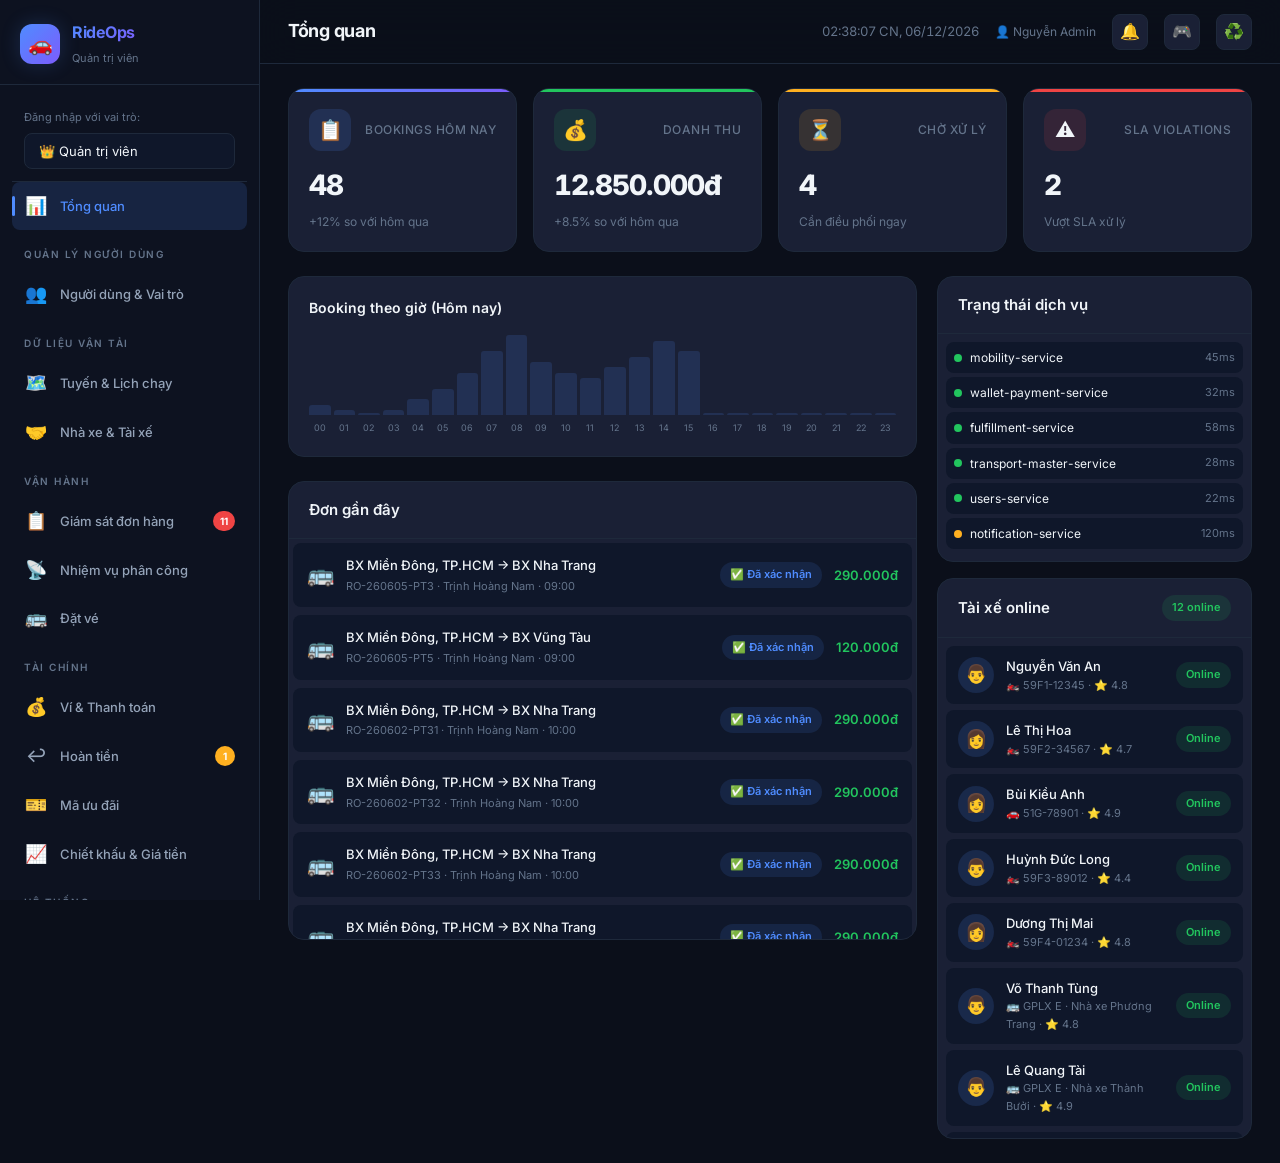
==== commit e7e1675f: "update tai xe & xe lien tinh" ====
--- a/index.html
+++ b/index.html
@@ -830,7 +830,7 @@
 
   <!-- Intercity Driver Create/Edit Modal -->
   <div class="modal-overlay" id="intercity-driver-modal">
-    <div class="modal">
+    <div class="modal" style="max-width:760px">
       <div class="modal-header"><span class="modal-title" id="intercity-driver-modal-title">Thêm tài xế liên tỉnh</span><button class="modal-close" aria-label="Đóng" onclick="closeModal('intercity-driver-modal')">✕</button></div>
       <div class="modal-body">
         <div class="form-grid">
@@ -848,6 +848,8 @@
             <select id="ic-driver-status"><option value="offline">Offline</option><option value="online">Online</option></select>
           </div>
         </div>
+        <div class="doc-section-title">Hình ảnh hồ sơ (không bắt buộc)</div>
+        <div id="ic-driver-docs"></div>
       </div>
       <div class="modal-footer">
         <button class="btn btn-outline" onclick="closeModal('intercity-driver-modal')">Hủy</button>
@@ -858,7 +860,7 @@
 
   <!-- Intercity Vehicle Create/Edit Modal -->
   <div class="modal-overlay" id="intercity-vehicle-modal">
-    <div class="modal">
+    <div class="modal" style="max-width:760px">
       <div class="modal-header"><span class="modal-title" id="intercity-vehicle-modal-title">Thêm xe liên tỉnh</span><button class="modal-close" aria-label="Đóng" onclick="closeModal('intercity-vehicle-modal')">✕</button></div>
       <div class="modal-body">
         <div class="form-grid">
@@ -876,11 +878,22 @@
             <select id="ic-vehicle-status"><option value="idle">Sẵn sàng</option><option value="busy">Đang chạy</option><option value="maintenance">Bảo dưỡng</option></select>
           </div>
         </div>
+        <div class="doc-section-title">Hình ảnh xe (không bắt buộc)</div>
+        <div id="ic-vehicle-photos"></div>
       </div>
       <div class="modal-footer">
         <button class="btn btn-outline" onclick="closeModal('intercity-vehicle-modal')">Hủy</button>
         <button class="btn btn-primary" id="ic-vehicle-save-btn" onclick="saveIntercityVehicle()">Lưu</button>
       </div>
+    </div>
+  </div>
+
+  <!-- Intercity Driver/Vehicle Detail (View) Modal -->
+  <div class="modal-overlay" id="ic-detail-modal">
+    <div class="modal" style="max-width:760px">
+      <div class="modal-header"><span class="modal-title" id="ic-detail-title">Chi tiết</span><button class="modal-close" aria-label="Đóng" onclick="closeModal('ic-detail-modal')">✕</button></div>
+      <div class="modal-body" id="ic-detail-body"></div>
+      <div class="modal-footer"><button class="btn btn-outline" onclick="closeModal('ic-detail-modal')">Đóng</button></div>
     </div>
   </div>
 
--- a/style.css
+++ b/style.css
@@ -2477,12 +2477,14 @@
 .pulse { animation: pulse 2s infinite; }
 
 /* ===== Ảnh hồ sơ đăng kiểm (xem trong modal) ===== */
-.reg-doc-grid { display: grid; grid-template-columns: 1fr 1fr; gap: 16px; }
-.reg-doc-cell { display: flex; flex-direction: column; gap: 8px; }
-.reg-doc-cap { font-size: 13px; font-weight: 600; color: var(--text-secondary); }
-.reg-doc-img { width: 100%; height: auto; border-radius: var(--radius-sm); border: 1px solid var(--border); display: block; }
-.reg-doc-empty { padding: 32px; text-align: center; color: var(--text-secondary); background: var(--bg-input); border-radius: var(--radius-sm); font-size: 13px; }
-@media (max-width: 640px) { .reg-doc-grid { grid-template-columns: 1fr; } }
+.reg-doc-grid { display: grid; grid-template-columns: repeat(3, 1fr); gap: 14px; }
+.reg-doc-cell { display: flex; flex-direction: column; gap: 6px; min-width: 0; }
+.reg-doc-cap { font-size: 12px; font-weight: 600; color: var(--text-secondary); }
+.reg-doc-img { width: 100%; height: 110px; object-fit: cover; border-radius: var(--radius-sm); border: 1px solid var(--border-color); display: block; background: var(--bg-input); }
+.reg-doc-empty { height: 110px; display: flex; align-items: center; justify-content: center; text-align: center; color: var(--text-secondary); background: var(--bg-input); border: 1px dashed var(--border-color); border-radius: var(--radius-sm); font-size: 12px; padding: 8px; }
+.reg-doc-upload { display: block; cursor: pointer; }
+.reg-doc-upload:hover .reg-doc-empty { border-color: var(--accent); color: var(--accent); }
+@media (max-width: 640px) { .reg-doc-grid { grid-template-columns: 1fr 1fr; } }
 
 /* ===== Panel đơn đăng ký tài xế chờ duyệt ===== */
 .app-panel { background: var(--bg-card, #fff); border: 1px solid var(--border); border-left: 4px solid #f59e0b; border-radius: var(--radius-sm); padding: 14px 16px; margin-bottom: 16px; }
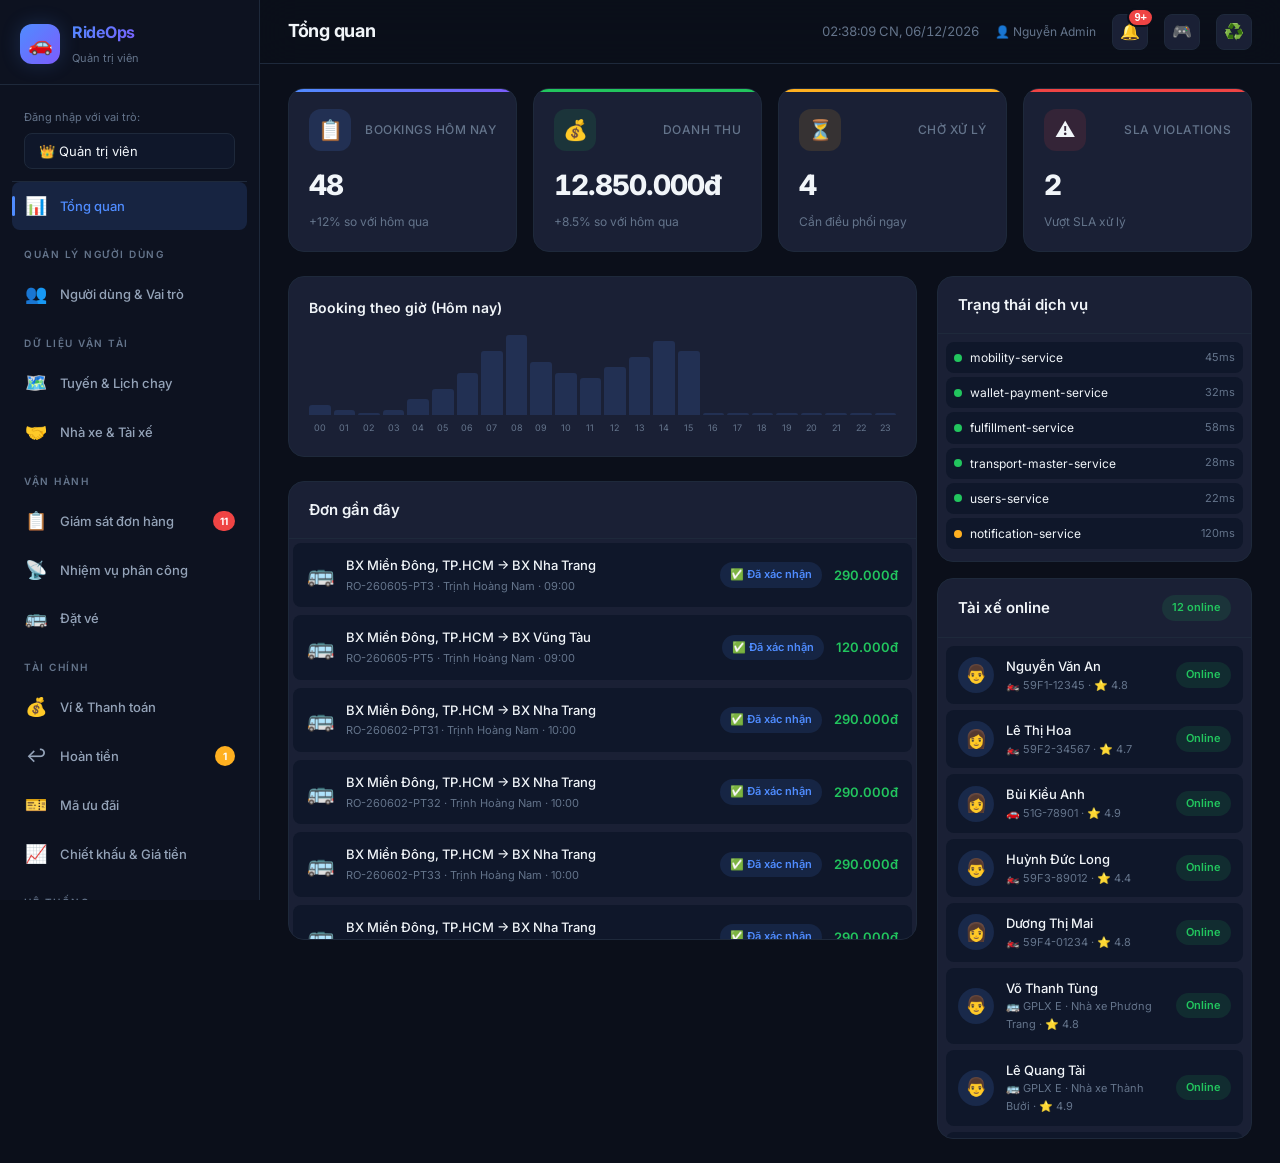
==== commit c846a5f4: "noti" ====
--- a/index.html
+++ b/index.html
@@ -103,7 +103,23 @@
           <div class="user-info" id="user-info" style="display:flex;align-items:center;gap:8px">
             <span style="font-size:12px;color:var(--text-muted)">👤 <span id="current-user-name">Nguyễn Admin</span></span>
           </div>
-          <button class="header-btn" onclick="navigateTo('notifications')">🔔</button>
+          <div class="notification-menu" id="notification-menu">
+            <button class="header-btn notification-trigger" id="notification-trigger" type="button" aria-label="Mở thông báo" aria-expanded="false" onclick="toggleNotificationDropdown(event)">
+              🔔
+              <span class="notification-count" id="notification-count" style="display:none">0</span>
+            </button>
+            <div class="notification-dropdown" id="notification-dropdown" aria-label="Thông báo vận hành" style="display:none" onclick="event.stopPropagation()">
+              <div class="notification-dropdown-head">
+                <div>
+                  <div class="notification-dropdown-title">Thông báo</div>
+                  <div class="notification-dropdown-sub" id="notification-dropdown-sub">Đơn mới & hồ sơ cần xử lý</div>
+                </div>
+                <button class="notification-mark-read" type="button" onclick="markAllHeaderNotificationsRead(event)">Đã đọc</button>
+              </div>
+              <div class="notification-dropdown-list" id="notification-dropdown-list"></div>
+              <button class="notification-view-all" type="button" onclick="event.stopPropagation();closeNotificationDropdown();navigateTo('notifications')">Xem lịch sử thông báo</button>
+            </div>
+          </div>
           <button class="header-btn" id="sim-toggle" title="Mô phỏng app Tài xế / Khách hàng" onclick="toggleSimPanel()">🎮</button>
           <button class="header-btn" title="Khôi phục dữ liệu demo gốc (xoá thay đổi đã lưu)" onclick="if(confirm('Xoá toàn bộ thay đổi đã lưu và nạp lại dữ liệu demo gốc?'))resetStore()">♻️</button>
         </div>
@@ -601,11 +617,76 @@
         <!-- ===== NOTIFICATIONS ===== -->
         <div class="page" id="page-notifications">
           <div class="stats-grid" id="notification-stats"></div>
-          <div class="table-container">
+          <div class="tabs" id="notification-tabs" style="margin-bottom:20px">
+            <button class="tab-btn active" data-ntab="history" onclick="switchNotificationTab('history', this)">🔔 Tất cả thông báo</button>
+            <button class="tab-btn" data-ntab="config" onclick="switchNotificationTab('config', this)">⚙️ Config thông báo</button>
+          </div>
+
+          <div class="table-container notification-tab-panel" id="notification-panel-history">
             <div class="table-header"><span class="table-title">Notification History</span></div>
             <div class="table-wrapper">
-              <table><thead><tr><th>ID</th><th>Loại</th><th>Channel</th><th>Người nhận</th><th>Nội dung</th><th>Trạng thái</th><th>Thời gian</th></tr></thead>
+              <table><thead><tr><th>ID</th><th>Loại</th><th>Channel</th><th>Người nhận</th><th>Nội dung</th><th>Trạng thái</th><th>Thời gian</th><th>Vị trí</th></tr></thead>
               <tbody id="notifications-table-body"></tbody></table>
+            </div>
+          </div>
+
+          <div class="notification-tab-panel" id="notification-panel-config" style="display:none">
+            <div class="form-card" style="margin-bottom:20px">
+              <div class="form-grid" style="grid-template-columns:repeat(4,1fr)">
+                <div class="input-group"><label>Loại thông báo</label>
+                  <select id="notif-config-event" class="input">
+                    <option value="fulfillment_assigned_user">Fulfillment - Đã phân công</option>
+                    <option value="fulfillment_in_progress_user">Fulfillment - Đang thực hiện</option>
+                    <option value="fulfillment_completed_user">Fulfillment - Hoàn thành</option>
+                    <option value="fulfillment_cancelled_user">Fulfillment - Huỷ</option>
+                    <option value="driver_new_task">Tài xế nhận đơn mới</option>
+                    <option value="payment_hold_user">Tạm giữ tiền</option>
+                    <option value="payment_confirmed_user">Đã thanh toán</option>
+                    <option value="refund_completed_user">Hoàn tiền</option>
+                    <option value="promo_audience">Ưu đãi theo nhóm user</option>
+                  </select>
+                </div>
+                <div class="input-group"><label>Dịch vụ</label>
+                  <select id="notif-config-service" class="input">
+                    <option value="ALL">Tất cả</option>
+                    <option value="BIKE">Bike</option>
+                    <option value="CAR">Car</option>
+                    <option value="INTERCITY">Liên tỉnh</option>
+                    <option value="SERVICE_ORDER">Đăng kiểm hộ</option>
+                    <option value="MAINTENANCE_ORDER">Bảo dưỡng hộ</option>
+                  </select>
+                </div>
+                <div class="input-group"><label>Nhóm nhận</label>
+                  <select id="notif-config-recipient" class="input">
+                    <option value="CUSTOMER">User trong đơn</option>
+                    <option value="DRIVER">Tài xế</option>
+                    <option value="all">Mọi người dùng</option>
+                    <option value="new_user">Thành viên mới</option>
+                    <option value="existing">Khách hiện hữu</option>
+                    <option value="vip">Khách VIP</option>
+                    <option value="manual">Chỉ định thủ công</option>
+                  </select>
+                </div>
+                <div class="input-group"><label>Channel</label>
+                  <select id="notif-config-channel" class="input">
+                    <option value="push">Push</option>
+                    <option value="sms">SMS</option>
+                    <option value="email">Email</option>
+                  </select>
+                </div>
+              </div>
+              <div class="form-grid" style="grid-template-columns:1fr 2fr auto;align-items:end">
+                <div class="input-group"><label>Title</label><input id="notif-config-title" class="input" placeholder="VD: Đơn đã được phân công"></div>
+                <div class="input-group"><label>Nội dung</label><input id="notif-config-content" class="input" placeholder="VD: Đơn {bookingCode} đã có tài xế {driverName}"></div>
+                <button class="btn btn-primary" onclick="addNotificationConfig()">Thêm config</button>
+              </div>
+            </div>
+            <div class="table-container">
+              <div class="table-header"><span class="table-title">Notification Config</span></div>
+              <div class="table-wrapper">
+                <table><thead><tr><th>ID</th><th>Loại</th><th>Dịch vụ</th><th>Nhóm nhận</th><th>Title</th><th>Nội dung</th><th>Channel</th><th>Trạng thái</th><th>Thao tác</th></tr></thead>
+                <tbody id="notification-config-table-body"></tbody></table>
+              </div>
             </div>
           </div>
         </div>
@@ -1140,7 +1221,7 @@
     </div>
   </div>
 
-  <script src="data.js"></script>
-  <script src="app.js"></script>
+  <script src="data.js?v=noti-config-20260611"></script>
+  <script src="app.js?v=noti-config-20260611"></script>
 </body>
 </html>
--- a/style.css
+++ b/style.css
@@ -269,6 +269,7 @@
 }
 
 .header-btn {
+  position: relative;
   width: 36px;
   height: 36px;
   border-radius: var(--radius-sm);
@@ -297,6 +298,225 @@
   height: 8px;
   background: var(--danger);
   border-radius: 50%;
+}
+
+.notification-menu {
+  position: relative;
+}
+
+.notification-trigger {
+  overflow: visible;
+}
+
+.notification-count {
+  position: absolute;
+  top: -7px;
+  right: -7px;
+  min-width: 19px;
+  height: 19px;
+  border: 2px solid var(--bg-primary);
+  border-radius: 999px;
+  padding: 0 5px;
+  color: #fff;
+  background: var(--danger);
+  font-size: 11px;
+  font-weight: 800;
+  line-height: 15px;
+  text-align: center;
+}
+
+.notification-dropdown {
+  position: absolute;
+  top: calc(100% + 12px);
+  right: 0;
+  z-index: 120;
+  width: min(430px, calc(100vw - 32px));
+  border: 1px solid var(--border-color);
+  border-radius: var(--radius-md);
+  background: var(--bg-card);
+  box-shadow: 0 22px 70px rgba(0, 0, 0, 0.38);
+  overflow: hidden;
+}
+
+.notification-dropdown::before {
+  content: "";
+  position: absolute;
+  top: -7px;
+  right: 18px;
+  width: 14px;
+  height: 14px;
+  border-top: 1px solid var(--border-color);
+  border-left: 1px solid var(--border-color);
+  background: var(--bg-card);
+  transform: rotate(45deg);
+}
+
+.notification-dropdown-head {
+  display: flex;
+  align-items: flex-start;
+  justify-content: space-between;
+  gap: 14px;
+  padding: 16px 16px 12px;
+  border-bottom: 1px solid var(--border-color);
+}
+
+.notification-dropdown-title {
+  color: var(--text-primary);
+  font-size: 15px;
+  font-weight: 800;
+}
+
+.notification-dropdown-sub {
+  margin-top: 3px;
+  color: var(--text-muted);
+  font-size: 12px;
+}
+
+.notification-mark-read {
+  border: 0;
+  padding: 2px 0;
+  color: var(--accent);
+  background: transparent;
+  font-size: 12px;
+  font-weight: 700;
+  cursor: pointer;
+}
+
+.notification-mark-read:disabled {
+  color: var(--text-muted);
+  cursor: default;
+  opacity: 0.65;
+}
+
+.notification-dropdown-list {
+  max-height: 420px;
+  overflow-y: auto;
+}
+
+.notification-item {
+  position: relative;
+  width: 100%;
+  border: 0;
+  border-bottom: 1px solid var(--border-color);
+  padding: 14px 16px 14px 45px;
+  color: var(--text-primary);
+  background: transparent;
+  text-align: left;
+  cursor: pointer;
+}
+
+.notification-item:hover {
+  background: var(--bg-card-hover);
+}
+
+.notification-item.is-unread {
+  background: color-mix(in srgb, var(--accent) 10%, transparent);
+}
+
+.notification-item-dot {
+  position: absolute;
+  top: 19px;
+  left: 18px;
+  width: 9px;
+  height: 9px;
+  border-radius: 999px;
+  background: var(--accent);
+}
+
+.notification-item:not(.is-unread) .notification-item-dot {
+  background: var(--border-color);
+}
+
+.notification-item-top {
+  display: flex;
+  align-items: center;
+  justify-content: space-between;
+  gap: 10px;
+  margin-bottom: 7px;
+}
+
+.notification-chip {
+  display: inline-flex;
+  align-items: center;
+  min-height: 21px;
+  border-radius: 999px;
+  padding: 0 8px;
+  color: var(--accent);
+  background: color-mix(in srgb, var(--accent) 14%, transparent);
+  font-size: 11px;
+  font-weight: 750;
+  white-space: nowrap;
+}
+
+.notification-item-time {
+  color: var(--text-muted);
+  font-size: 11px;
+  white-space: nowrap;
+}
+
+.notification-item-title {
+  margin-bottom: 4px;
+  color: var(--text-primary);
+  font-size: 13px;
+  font-weight: 750;
+  line-height: 1.35;
+}
+
+.notification-item-content {
+  color: var(--text-secondary);
+  font-size: 12px;
+  line-height: 1.45;
+}
+
+.notification-empty {
+  padding: 28px 16px;
+  color: var(--text-muted);
+  font-size: 13px;
+  text-align: center;
+}
+
+.notification-view-all {
+  width: 100%;
+  height: 40px;
+  border: 0;
+  border-top: 1px solid var(--border-color);
+  color: var(--accent);
+  background: transparent;
+  font-weight: 700;
+  cursor: pointer;
+}
+
+.notification-view-all:hover {
+  background: var(--bg-card-hover);
+}
+
+.form-card {
+  background: var(--bg-card);
+  border: 1px solid var(--border-color);
+  border-radius: var(--radius);
+  padding: 18px;
+}
+
+.notification-tab-panel .form-grid {
+  gap: 14px;
+}
+
+@media (max-width: 720px) {
+  .notification-dropdown {
+    position: fixed;
+    top: calc(var(--header-height) + 8px);
+    right: 12px;
+    left: 12px;
+    width: auto;
+  }
+
+  .notification-dropdown-list {
+    max-height: min(420px, calc(100vh - var(--header-height) - 116px));
+  }
+
+  .notification-tab-panel .form-grid {
+    grid-template-columns: 1fr !important;
+  }
 }
 
 /* ---- Page Content ---- */
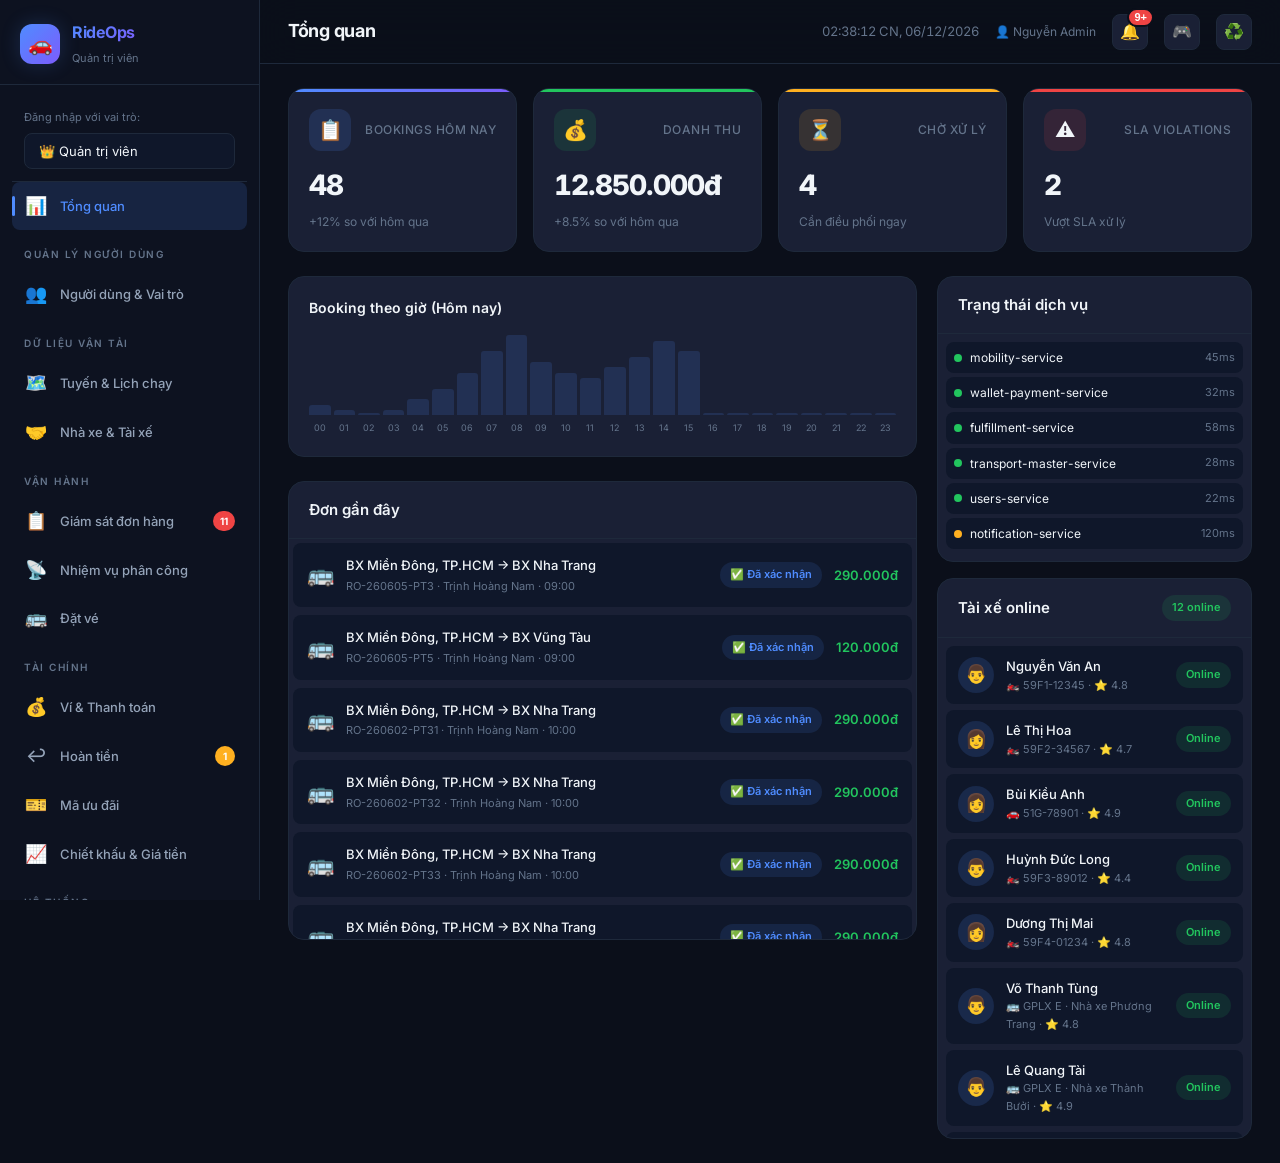
==== commit d033fc25: "fix: refine service order booking details" ====
--- a/index.html
+++ b/index.html
@@ -443,13 +443,12 @@
                 <div class="inline-form-card-header"><span class="inline-form-card-title">📋 Tạo đơn đăng kiểm hộ</span></div>
                 <div class="booking-form-grid">
                   <div class="input-group"><label>Biển số xe *</label><input type="text" class="input" id="reg-plate" placeholder="51A-123.45"></div>
-                  <div class="input-group"><label>Loại xe *</label><select class="input" id="reg-vehicle-type"><option value="car">Ô tô con</option><option value="truck">Ô tô tải</option><option value="bus">Ô tô khách</option></select></div>
+                  <div class="input-group"><label>Loại xe *</label><select class="input" id="reg-vehicle-type"><option value="car_4">Ô tô 4 chỗ</option><option value="car_7">Ô tô 7 chỗ</option><option value="car_16">Ô tô 16 chỗ</option></select></div>
                   <div class="input-group"><label>⛽ Loại động cơ *</label><select class="input" id="reg-engine-type"><option value="gasoline">⛽ Xăng</option><option value="electric">🔋 Điện</option><option value="diesel">🛢️ Dầu</option><option value="hybrid">⚡ Hybrid</option></select></div>
                   <div class="input-group"><label>Họ tên chủ xe *</label><input type="text" class="input" id="reg-owner-name" placeholder="Nguyễn Văn A"></div>
                   <div class="input-group"><label>Số điện thoại *</label><input type="tel" class="input" id="reg-owner-phone" placeholder="0901234567"></div>
                   <div class="input-group"><label>Ngày hết hạn ĐK</label><input type="date" class="input" id="reg-expire-date"></div>
                   <div class="input-group span-3"><label>📍 Địa chỉ nhận xe *</label><input type="text" class="input" id="reg-pickup-address" placeholder="VD: 12 Hai Bà Trưng, Q.1, TP.HCM"></div>
-                  <div class="input-group"><label>Dịch vụ đăng kiểm</label><select class="input" id="reg-service"><option value="normal">Thường (350.000đ)</option><option value="express">Nhanh (500.000đ)</option><option value="home">Tại nhà (700.000đ)</option></select></div>
                   <div class="input-group"><label>Ngày đặt lịch *</label><input type="date" class="input" id="reg-booking-date"></div>
                   <div class="input-group"><label>Giờ đặt lịch *</label><select class="input" id="reg-booking-time"><option value="07:00">07:00</option><option value="08:00">08:00</option><option value="09:00">09:00</option><option value="10:00">10:00</option><option value="13:00">13:00</option><option value="14:00">14:00</option></select></div>
                   <div class="input-group span-3"><label>Ghi chú</label><input type="text" class="input" id="reg-notes" placeholder="Yêu cầu thêm..."></div>
@@ -494,7 +493,7 @@
                 <div class="inline-form-card-header"><span class="inline-form-card-title">🔧 Tạo đơn bảo dưỡng hộ</span></div>
                 <div class="booking-form-grid">
                   <div class="input-group"><label>Biển số xe *</label><input type="text" class="input" id="mnt-plate" placeholder="51A-123.45"></div>
-                  <div class="input-group"><label>Loại xe *</label><select class="input" id="mnt-vehicle-type"><option value="car">Ô tô con</option><option value="truck">Ô tô tải</option><option value="bus">Ô tô khách</option></select></div>
+                  <div class="input-group"><label>Loại xe *</label><select class="input" id="mnt-vehicle-type"><option value="car_4">Ô tô 4 chỗ</option><option value="car_7">Ô tô 7 chỗ</option><option value="car_16">Ô tô 16 chỗ</option></select></div>
                   <div class="input-group"><label>⛽ Loại động cơ *</label><select class="input" id="mnt-engine-type"><option value="gasoline">⛽ Xăng</option><option value="electric">🔋 Điện</option><option value="diesel">🛢️ Dầu</option><option value="hybrid">⚡ Hybrid</option></select></div>
                   <div class="input-group"><label>Họ tên chủ xe *</label><input type="text" class="input" id="mnt-owner-name" placeholder="Nguyễn Văn A"></div>
                   <div class="input-group"><label>Số điện thoại *</label><input type="tel" class="input" id="mnt-owner-phone" placeholder="0901234567"></div>
--- a/style.css
+++ b/style.css
@@ -1285,6 +1285,72 @@
   text-overflow: ellipsis;
   white-space: nowrap;
   margin-bottom: 2px;
+}
+
+.dispatch-item-pickup-only {
+  margin-bottom: 6px;
+}
+
+.dispatch-service-meta {
+  display: flex;
+  flex-wrap: wrap;
+  gap: 5px 10px;
+  margin-bottom: 10px;
+  color: var(--text-secondary);
+  font-size: 11px;
+}
+
+.dispatch-service-meta > span {
+  white-space: nowrap;
+}
+
+.dispatch-service-meta-date {
+  flex-basis: 100%;
+}
+
+.dispatch-modal-pickup {
+  display: grid;
+  gap: 3px;
+  margin-bottom: 10px;
+  color: var(--text-secondary);
+  font-size: 12px;
+}
+
+.dispatch-modal-pickup strong {
+  color: var(--text-primary);
+  font-size: 13px;
+}
+
+.dispatch-service-meta-modal {
+  display: grid;
+  grid-template-columns: repeat(3, minmax(0, 1fr));
+  gap: 8px;
+  margin-bottom: 0;
+}
+
+.dispatch-service-meta-modal > span {
+  padding: 8px;
+  border: 1px solid var(--border-color);
+  border-radius: var(--radius-sm);
+  background: var(--bg-card);
+  white-space: normal;
+  font-weight: 600;
+}
+
+.dispatch-service-meta-modal small {
+  display: block;
+  margin-bottom: 4px;
+  color: var(--text-muted);
+  font-size: 10px;
+  font-weight: 400;
+}
+
+.dispatch-service-meta-modal .dispatch-service-meta-date {
+  grid-column: 1 / -1;
+}
+
+@media (max-width: 560px) {
+  .dispatch-service-meta-modal { grid-template-columns: 1fr; }
 }
 
 .dispatch-item-footer {
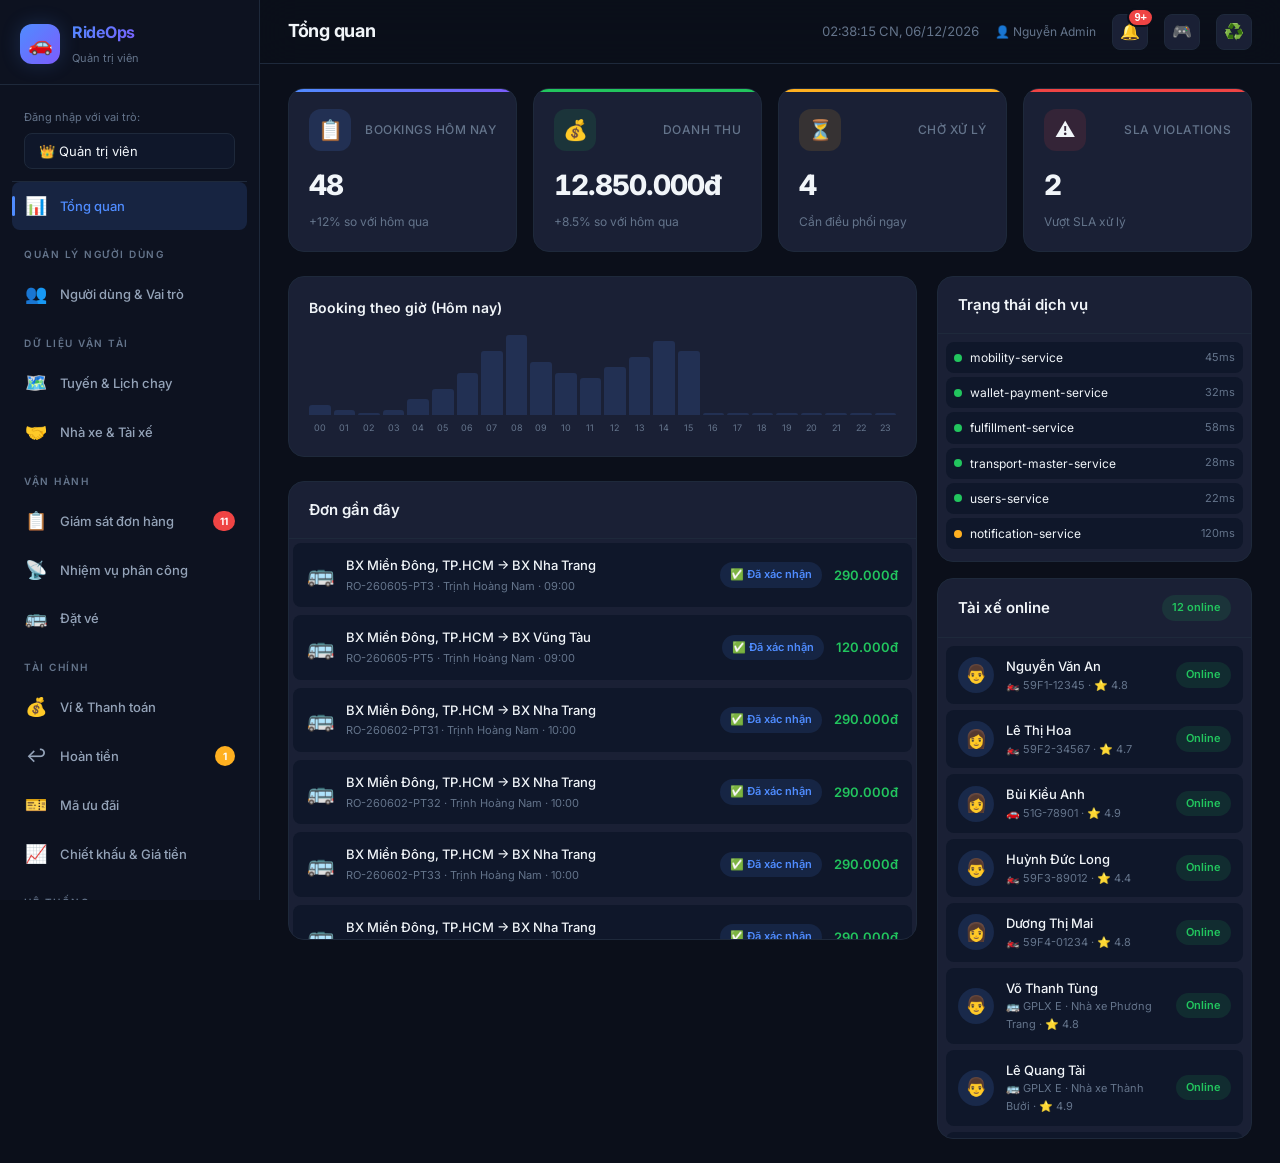
==== commit 2db37ad5: "feat: add user OTP lookup UI" ====
--- a/index.html
+++ b/index.html
@@ -166,7 +166,10 @@
             <div class="stats-grid" id="user-stats"></div>
             <div class="table-container">
               <div class="table-header"><span class="table-title">Danh sách người dùng</span>
-                <div class="table-actions"><button class="btn btn-primary" onclick="openModal('user-create-modal')">➕ Thêm user</button></div>
+                <div class="table-actions">
+                  <button class="btn btn-outline" onclick="openOtpModal()">🔐 Lấy OTP</button>
+                  <button class="btn btn-primary" onclick="openModal('user-create-modal')">➕ Thêm user</button>
+                </div>
               </div>
               <div class="table-wrapper">
                 <table><thead><tr><th>ID</th><th>Tên</th><th>Email</th><th>SĐT</th><th>Vai trò</th><th>Đăng nhập cuối</th><th>Trạng thái</th><th>Thao tác</th></tr></thead>
@@ -1050,6 +1053,29 @@
     </div>
   </div>
 
+  <!-- User OTP Modal -->
+  <div class="modal-overlay" id="user-otp-modal">
+    <div class="modal" style="max-width:460px">
+      <div class="modal-header"><span class="modal-title">🔐 Lấy OTP</span><button class="modal-close" aria-label="Đóng" onclick="closeOtpModal()">✕</button></div>
+      <div class="modal-body">
+        <div class="otp-panel">
+          <div class="input-group">
+            <label>SĐT *</label>
+            <input type="tel" class="input otp-phone-input" id="otp-phone" inputmode="numeric" maxlength="11" autocomplete="tel" placeholder="0901234567" oninput="handleOtpPhoneInput()" onkeydown="handleOtpPhoneKeydown(event)">
+            <div class="otp-field-note" id="otp-phone-note">Nhập 10-11 chữ số</div>
+          </div>
+          <div class="otp-result is-empty" id="otp-result" aria-live="polite">
+            <div class="otp-empty-state">OTP và countdown sẽ hiển thị tại đây.</div>
+          </div>
+        </div>
+      </div>
+      <div class="modal-footer">
+        <button class="btn btn-outline" onclick="closeOtpModal()">Đóng</button>
+        <button class="btn btn-primary" id="otp-submit-btn" onclick="submitOtpRequest()">Lấy OTP</button>
+      </div>
+    </div>
+  </div>
+
   <!-- Role Create Modal -->
   <div class="modal-overlay" id="role-create-modal">
     <div class="modal" style="max-width:600px">
--- a/style.css
+++ b/style.css
@@ -790,6 +790,12 @@
   box-shadow: 0 4px 12px rgba(79, 140, 255, 0.3);
 }
 
+.btn:disabled {
+  opacity: 0.58;
+  cursor: not-allowed;
+  box-shadow: none;
+}
+
 .btn-outline {
   background: transparent;
   color: var(--text-secondary);
@@ -1035,6 +1041,122 @@
 
 .form-grid .full-width {
   grid-column: 1 / -1;
+}
+
+/* ---- User OTP Modal ---- */
+.otp-panel {
+  display: grid;
+  gap: 16px;
+}
+
+.otp-phone-input {
+  font-size: 16px;
+  font-weight: 600;
+  font-variant-numeric: tabular-nums;
+}
+
+.otp-field-note {
+  min-height: 18px;
+  color: var(--text-muted);
+  font-size: 12px;
+}
+
+.otp-field-note.is-error {
+  color: var(--danger);
+}
+
+.otp-result {
+  display: grid;
+  min-height: 112px;
+  padding: 18px;
+  border: 1px solid var(--border-color);
+  border-radius: var(--radius-md);
+  background: var(--bg-card);
+}
+
+.otp-result.is-empty {
+  place-items: center;
+  border-style: dashed;
+  color: var(--text-muted);
+  text-align: center;
+}
+
+.otp-empty-state {
+  font-size: 13px;
+}
+
+.otp-result.is-error {
+  border-color: var(--danger);
+  background: var(--danger-bg);
+}
+
+.otp-error-title {
+  color: var(--danger);
+  font-size: 13px;
+  font-weight: 700;
+}
+
+.otp-error-message {
+  color: var(--text-secondary);
+  font-size: 13px;
+  line-height: 1.45;
+}
+
+.otp-code-row {
+  display: flex;
+  align-items: center;
+  justify-content: space-between;
+  gap: 16px;
+}
+
+.otp-code-block {
+  min-width: 0;
+}
+
+.otp-code-label {
+  margin-bottom: 6px;
+  color: var(--text-muted);
+  font-size: 11px;
+  font-weight: 600;
+  text-transform: uppercase;
+}
+
+.otp-code {
+  padding: 10px 14px;
+  border: 1px solid var(--border-light);
+  border-radius: var(--radius-sm);
+  background: var(--bg-input);
+  color: var(--text-primary);
+  font-size: 32px;
+  font-weight: 800;
+  font-variant-numeric: tabular-nums;
+  line-height: 1;
+}
+
+.otp-status {
+  display: inline-flex;
+  align-items: center;
+  justify-content: center;
+  gap: 6px;
+  min-width: 118px;
+  padding: 9px 12px;
+  border-radius: var(--radius-sm);
+  background: var(--success-bg);
+  color: var(--success);
+  font-size: 13px;
+  font-weight: 700;
+  white-space: nowrap;
+}
+
+@media (max-width: 560px) {
+  .otp-code-row {
+    display: grid;
+    grid-template-columns: 1fr;
+  }
+
+  .otp-status {
+    justify-content: center;
+  }
 }
 
 /* ---- Chart ---- */
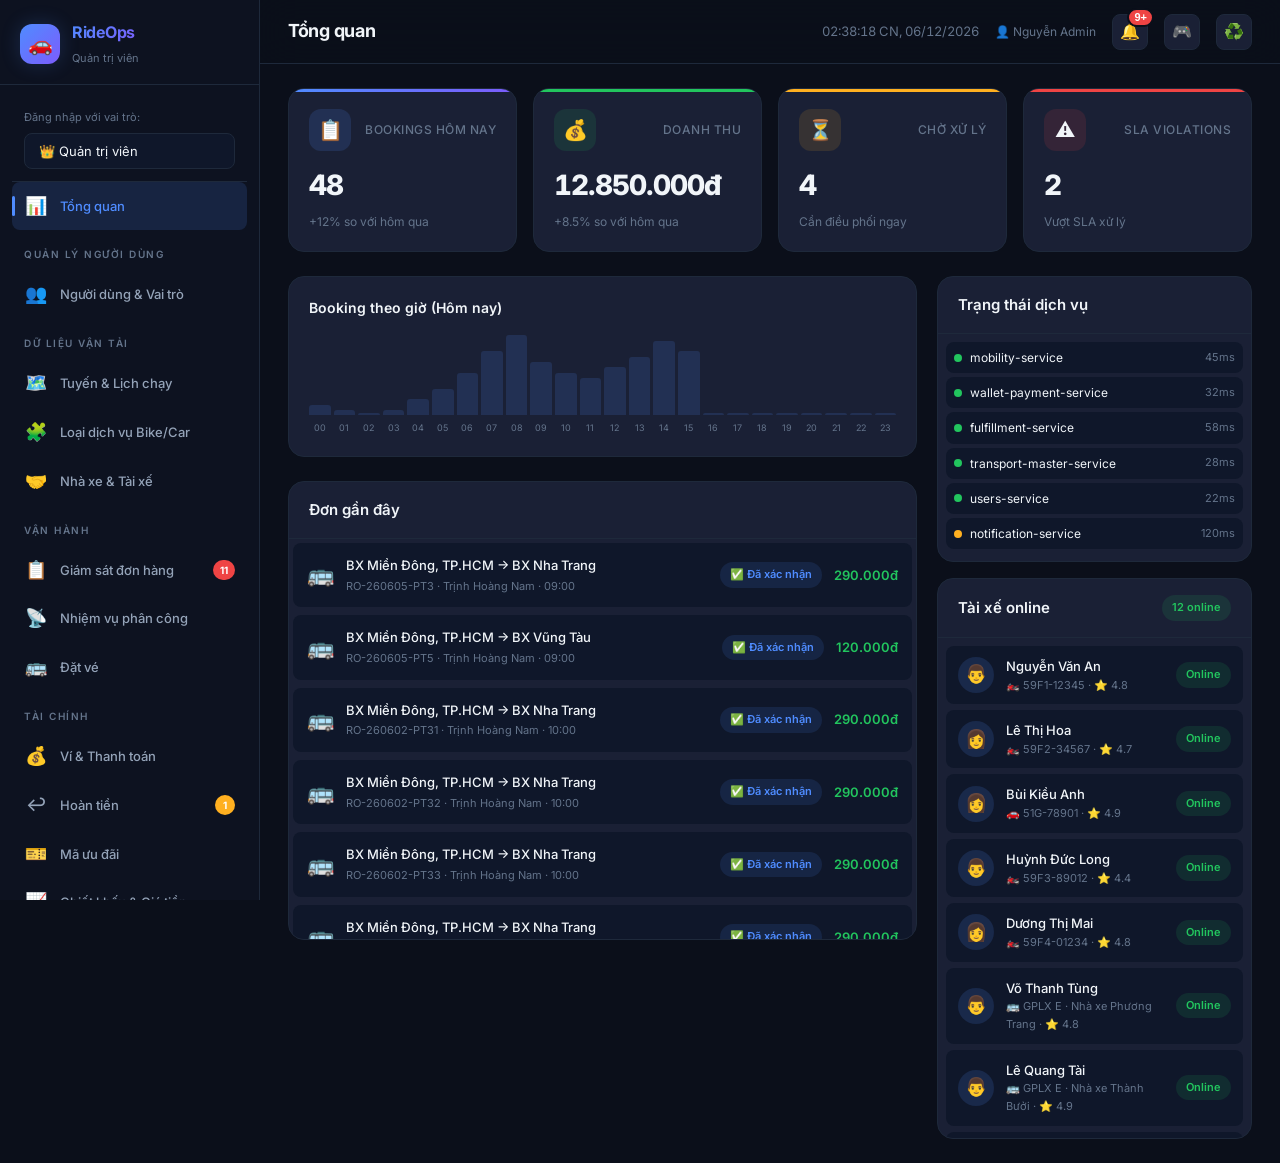
==== commit 9387ea9f: "new" ====
--- a/index.html
+++ b/index.html
@@ -47,6 +47,9 @@
         <div class="nav-item" data-page="routes" data-roles="ADMIN,OPERATOR" data-perm="master.view,master.manage" onclick="navigateTo('routes')">
           <span class="nav-item-icon">🗺️</span> Tuyến & Lịch chạy
         </div>
+        <div class="nav-item" data-page="service-types" data-roles="ADMIN,OPERATOR" data-perm="master.view,master.manage" onclick="navigateTo('service-types')">
+          <span class="nav-item-icon">🧩</span> Loại dịch vụ Bike/Car
+        </div>
         <div class="nav-item" data-page="partners" data-roles="ADMIN,OPERATOR,AGENT" data-perm="partner.view,partner.manage,driver.view,driver.manage" onclick="navigateTo('partners')">
           <span class="nav-item-icon">🤝</span> Nhà xe & Tài xế
         </div>
@@ -197,7 +200,7 @@
           <div class="tabs" style="margin-bottom:20px">
             <button class="tab-btn active" data-tab="schedules" onclick="switchRouteTab('schedules', this)">📅 Lịch chạy</button>
             <button class="tab-btn" data-tab="routes" onclick="switchRouteTab('routes', this)">🗺️ Tuyến đường</button>
-            <button class="tab-btn" data-tab="vehicle-models" onclick="switchRouteTab('vehicle-models', this)">🚐 Loại xe</button>
+            <button class="tab-btn" data-tab="vehicle-models" onclick="switchRouteTab('vehicle-models', this)">🚐 Loại xe liên tỉnh</button>
             <button class="tab-btn" data-tab="stops" onclick="switchRouteTab('stops', this)">📍 Điểm dừng</button>
           </div>
 
@@ -230,7 +233,7 @@
           <!-- Vehicle Models Tab -->
           <div id="routes-tab-vehicle-models" style="display:none">
             <div class="table-container">
-              <div class="table-header"><span class="table-title">Loại xe (thay cho Ghế)</span>
+              <div class="table-header"><span class="table-title">Loại xe liên tỉnh (quản lý tách xe và tài xế)</span>
                 <div class="table-actions"><button class="btn btn-primary" onclick="openVehicleModelCreate()">➕ Thêm loại xe</button></div>
               </div>
               <div class="table-wrapper">
@@ -278,18 +281,23 @@
 
           <!-- Drivers Tab (Bike/Car only) -->
           <div id="partners-tab-drivers" style="display:none">
+            <div class="service-type-notice compact">
+              <div class="service-type-notice-icon">🧑‍✈️</div>
+              <div><b>Mỗi tài xế Bike/Car có một xe riêng</b><span>Loại xe, số chỗ và biển số được quản lý ngay trong hồ sơ tài xế. Điều phối chỉ gán tài xế.</span></div>
+            </div>
             <div class="stats-grid" id="driver-stats"></div>
             <div class="table-container">
               <div class="table-header"><span class="table-title">Tài xế Bike & Car</span>
                 <div class="table-actions">
                   <button class="btn btn-outline app-review-btn" id="bikecar-app-btn" onclick="openDriverApps('bikecar')" style="display:none">📥 Đơn đăng ký mới <span class="app-count-badge" id="bikecar-app-count">0</span></button>
                   <select id="driver-status-filter" onchange="renderDrivers()"><option value="">Tất cả</option><option value="online">Online</option><option value="busy">Đang chạy</option><option value="offline">Offline</option></select>
+                  <select id="driver-service-filter" onchange="renderDrivers()"><option value="">Mọi loại dịch vụ</option></select>
                   <div class="search-box"><input type="search" placeholder="Tìm tài xế..." id="driver-search" oninput="renderDrivers()"></div>
-                  <button class="btn btn-primary" onclick="openModal('driver-modal')">➕ Thêm tài xế</button>
-                </div>
-              </div>
-              <div class="table-wrapper">
-                <table><thead><tr><th>ID</th><th>Tài xế</th><th>SĐT</th><th>Loại xe</th><th>Biển số</th><th>Nhà xe</th><th>Đánh giá</th><th>Hoàn thành</th><th>Trạng thái</th><th>Thao tác</th></tr></thead>
+                  <button class="btn btn-primary" onclick="openDriverModal()">➕ Thêm tài xế</button>
+                </div>
+              </div>
+              <div class="table-wrapper">
+                <table><thead><tr><th>ID</th><th>Tài xế</th><th>SĐT</th><th>Phương tiện</th><th>Biển số</th><th>Dịch vụ được phép chạy</th><th>Đánh giá</th><th>Hoàn thành</th><th>Trạng thái</th><th>Thao tác</th></tr></thead>
                 <tbody id="drivers-table-body"></tbody></table>
               </div>
             </div>
@@ -584,6 +592,53 @@
           </div>
         </div>
 
+        <!-- ===== BIKE/CAR SERVICE TYPES ===== -->
+        <div class="page" id="page-service-types">
+          <div class="tabs" id="service-type-tabs" style="margin-bottom:20px">
+            <button class="tab-btn active" data-stab="list" onclick="switchServiceTypeTab('list', this)">🧩 Loại dịch vụ</button>
+            <button class="tab-btn" data-stab="radius" onclick="switchServiceTypeTab('radius', this)">📍 Bán kính ghép chuyến</button>
+          </div>
+
+          <div id="service-type-panel-list" class="service-type-tab-panel">
+            <div class="service-type-notice">
+              <div class="service-type-notice-icon">🏍️</div>
+              <div><b>Bike/Car: một tài xế gắn với một phương tiện riêng</b><span>Thông tin xe nằm trong hồ sơ tài xế. Khi điều phối chỉ cần gán tài xế, không chọn thêm xe riêng.</span></div>
+            </div>
+            <div class="stats-grid" id="service-type-stats"></div>
+            <div class="table-container">
+              <div class="table-header">
+                <div><span class="table-title">Loại dịch vụ khách có thể chọn khi đặt xe</span><div class="text-muted" style="font-size:12px;margin-top:4px">Mỗi loại có bảng giá và quyền tài xế riêng; chiết khấu chỉ xem và tự lấy từ cấu hình Bike hoặc Car.</div></div>
+                <div class="table-actions"><button class="btn btn-primary" onclick="openServiceTypeModal()">➕ Tạo loại dịch vụ</button></div>
+              </div>
+              <div class="table-wrapper">
+                <table><thead><tr><th>Loại dịch vụ</th><th>Nhóm xe</th><th>Bảng giá</th><th>Chiết khấu tham chiếu</th><th>Tài xế & xe được phép</th><th>Trạng thái</th><th>Thao tác</th></tr></thead>
+                <tbody id="service-types-table-body"></tbody></table>
+              </div>
+            </div>
+          </div>
+
+          <div id="service-type-panel-radius" class="service-type-tab-panel" style="display:none">
+            <div class="service-type-notice radius-notice">
+              <div class="service-type-notice-icon">📡</div>
+              <div><b>Điều kiện để tài xế được đưa vào danh sách ghép chuyến</b><span>Online + không bận/không bị khóa bởi cuốc khác + đúng quyền dịch vụ và xe + hồ sơ hợp lệ + vị trí còn mới + nằm trong bán kính hiện tại. Mỗi tài xế có 15 giây để nhận cuốc.</span></div>
+            </div>
+            <div class="radius-flow" aria-label="Cách mở rộng bán kính">
+              <span><small>Bước 1</small>Tìm trong bán kính ban đầu</span><b>→</b>
+              <span><small>Chưa có tài xế nhận</small>Mở rộng theo mỗi bước</span><b>→</b>
+              <span><small>Điểm dừng</small>Không vượt bán kính tối đa</span>
+            </div>
+            <div class="table-container">
+              <div class="table-header">
+                <div><span class="table-title">Cấu hình bán kính theo loại dịch vụ</span><div class="text-muted" style="font-size:12px;margin-top:4px">Khoảng cách được tính từ vị trí tài xế mới nhất đến điểm đón của khách.</div></div>
+              </div>
+              <div class="table-wrapper">
+                <table><thead><tr><th>Loại dịch vụ</th><th>Bán kính ban đầu</th><th>Mỗi lần mở rộng</th><th>Tối đa</th><th>Các vòng tìm kiếm</th><th>Tài xế đã cấp quyền</th><th>Thao tác</th></tr></thead>
+                <tbody id="matching-radius-table-body"></tbody></table>
+              </div>
+            </div>
+          </div>
+        </div>
+
         <!-- ===== COMMISSIONS ===== -->
         <div class="page" id="page-commissions">
           <div class="tabs" style="margin-bottom:20px">
@@ -874,40 +929,79 @@
   </div>
 
   <div class="modal-overlay" id="driver-modal">
-    <div class="modal">
-      <div class="modal-header"><span class="modal-title">Thêm tài xế mới</span><button class="modal-close" aria-label="Đóng" onclick="closeModal('driver-modal')">✕</button></div>
-      <div class="modal-body">
+    <div class="modal" style="max-width:760px">
+      <div class="modal-header"><span class="modal-title" id="driver-modal-title">Thêm tài xế mới</span><button class="modal-close" aria-label="Đóng" onclick="closeModal('driver-modal')">✕</button></div>
+      <div class="modal-body">
+        <input type="hidden" id="driver-edit-id">
         <div class="form-grid">
           <div class="input-group"><label>Họ tên</label><input type="text" id="driver-name" placeholder="Nguyễn Văn A"></div>
           <div class="input-group"><label>Số điện thoại</label><input type="text" id="driver-phone" placeholder="090xxxxxxx"></div>
           <div class="input-group"><label>Loại xe</label>
-            <select id="driver-vehicle-type">
+            <select id="driver-vehicle-type" onchange="onDriverVehicleTypeChange()">
               <option value="BIKE">Xe máy</option>
               <option value="CAR">Xe hơi</option>
-              <option value="INTERCITY">Xe khách liên tỉnh</option>
             </select>
           </div>
+          <div class="input-group"><label>Số chỗ</label><input type="number" id="driver-vehicle-seats" min="1" max="16" value="1" oninput="renderDriverServiceTypePicker()"></div>
           <div class="input-group"><label>Biển số</label><input type="text" id="driver-plate" placeholder="51F-12345"></div>
-          <div class="input-group"><label>Nhà xe (Operator)</label>
-            <select id="driver-operator">
-              <option value="">Cá nhân</option>
-              <option value="PTR001">Nhà xe Phương Trang</option>
-              <option value="PTR002">Nhà xe Thành Bưởi</option>
-              <option value="PTR003">Nhà xe Hoàng Long</option>
-            </select>
-          </div>
           <div class="input-group"><label>Trạng thái</label>
             <select id="driver-status">
               <option value="offline">Offline</option>
               <option value="online">Online</option>
+              <option value="busy" disabled>Đang chạy (hệ thống)</option>
             </select>
           </div>
+          <div class="input-group span-2"><label>Dịch vụ được phép nhận</label><div id="driver-service-types" class="service-permission-picker"></div><div class="text-muted" style="font-size:11px;margin-top:6px">Chỉ hiển thị các dịch vụ phù hợp với phương tiện của tài xế.</div></div>
         </div>
       </div>
       <div class="modal-footer">
         <button class="btn btn-outline" onclick="closeModal('driver-modal')">Hủy</button>
-        <button class="btn btn-primary" onclick="addDriver()">Thêm tài xế</button>
-      </div>
+        <button class="btn btn-primary" id="driver-save-btn" onclick="saveDriver()">Lưu tài xế</button>
+      </div>
+    </div>
+  </div>
+
+  <!-- Bike/Car Service Type Create/Edit Modal -->
+  <div class="modal-overlay" id="service-type-modal">
+    <div class="modal" style="max-width:780px">
+      <div class="modal-header"><span class="modal-title" id="service-type-modal-title">Tạo loại dịch vụ</span><button class="modal-close" aria-label="Đóng" onclick="closeModal('service-type-modal')">✕</button></div>
+      <div class="modal-body">
+        <input type="hidden" id="st-id">
+        <div class="form-grid">
+          <div class="input-group"><label>Mã dịch vụ *</label><input type="text" id="st-code" placeholder="CAR_PREMIUM"></div>
+          <div class="input-group"><label>Tên hiển thị *</label><input type="text" id="st-name" placeholder="Car Cao cấp"></div>
+          <div class="input-group"><label>Nhóm phương tiện *</label><select id="st-vehicle-type" onchange="refreshServiceTypeFormOptions()"><option value="BIKE">🏍️ Bike</option><option value="CAR">🚗 Car</option></select></div>
+          <div class="input-group"><label>Số chỗ</label><input type="number" id="st-seats" min="1" max="16" value="1" oninput="refreshServiceTypeFormOptions()"></div>
+          <div class="input-group"><label>Biểu tượng</label><input type="text" id="st-icon" maxlength="4" value="🏍️"></div>
+          <div class="input-group"><label>Trạng thái</label><select id="st-status"><option value="active">Hoạt động</option><option value="inactive">Tạm dừng</option></select><div class="text-muted" style="font-size:11px;margin-top:5px">Tạm dừng: dịch vụ sẽ bị ẩn trên app khách.</div></div>
+          <div class="input-group"><label>Liên kết bảng giá *</label><select id="st-pricing-key"></select></div>
+          <div class="input-group"><label>Chiết khấu áp dụng</label><div id="st-commission-display" class="readonly-link-field"></div><div class="text-muted" style="font-size:11px;margin-top:5px">Tự động dùng cấu hình chung của Bike hoặc Car.</div></div>
+          <div class="input-group span-2"><label>Mô tả cho khách</label><input type="text" id="st-description" placeholder="Mô tả ngắn hiển thị khi khách chọn xe"></div>
+          <div class="input-group span-2"><label>Tài xế được phép nhận</label><div id="st-driver-picker" class="service-permission-picker"></div></div>
+        </div>
+      </div>
+      <div class="modal-footer"><button class="btn btn-outline" onclick="closeModal('service-type-modal')">Hủy</button><button class="btn btn-primary" onclick="saveServiceType()">💾 Lưu loại dịch vụ</button></div>
+    </div>
+  </div>
+
+  <!-- Bike/Car Matching Radius Modal -->
+  <div class="modal-overlay" id="matching-radius-modal">
+    <div class="modal" style="max-width:620px">
+      <div class="modal-header"><span class="modal-title">Cấu hình bán kính ghép chuyến</span><button class="modal-close" aria-label="Đóng" onclick="closeModal('matching-radius-modal')">✕</button></div>
+      <div class="modal-body">
+        <input type="hidden" id="radius-service-type-id">
+        <div class="service-type-notice compact" style="margin-bottom:18px">
+          <div class="service-type-notice-icon">📍</div>
+          <div><b id="radius-service-type-name">Loại dịch vụ</b><span>Tài xế được xét theo khoảng cách từ vị trí mới nhất đến điểm đón.</span></div>
+        </div>
+        <div class="form-grid" style="grid-template-columns:repeat(3,1fr)">
+          <div class="input-group"><label>Bán kính ban đầu (km) *</label><input type="number" id="radius-initial-km" min="0.1" step="0.1"></div>
+          <div class="input-group"><label>Mỗi lần mở rộng (km) *</label><input type="number" id="radius-expand-step-km" min="0.1" step="0.1"></div>
+          <div class="input-group"><label>Bán kính tối đa (km) *</label><input type="number" id="radius-max-km" min="0.1" step="0.1"></div>
+        </div>
+        <div class="matching-radius-rule">⏱️ Thời gian chờ mỗi tài xế: <b>15 giây</b>. Từ chối hoặc hết thời gian sẽ chuyển sang tài xế khả dụng tiếp theo; hết danh sách trong vòng hiện tại mới mở rộng bán kính.</div>
+      </div>
+      <div class="modal-footer"><button class="btn btn-outline" onclick="closeModal('matching-radius-modal')">Hủy</button><button class="btn btn-primary" onclick="saveMatchingRadius()">💾 Lưu cấu hình</button></div>
     </div>
   </div>
 
@@ -1159,11 +1253,11 @@
   <!-- Vehicle Model Create Modal -->
   <div class="modal-overlay" id="vehicle-model-modal">
     <div class="modal" style="max-width:560px">
-      <div class="modal-header"><span class="modal-title">🚐 Thêm loại xe</span><button class="modal-close" aria-label="Đóng" onclick="closeModal('vehicle-model-modal')">✕</button></div>
+      <div class="modal-header"><span class="modal-title">🚐 Thêm loại xe liên tỉnh</span><button class="modal-close" aria-label="Đóng" onclick="closeModal('vehicle-model-modal')">✕</button></div>
       <div class="modal-body">
         <div class="form-grid" style="display:grid;grid-template-columns:1fr 1fr;gap:16px">
           <div class="input-group"><label>Tên *</label><input type="text" class="input" id="vm-name" placeholder="VD: Limousine 22 chỗ"></div>
-          <div class="input-group"><label>Loại dịch vụ *</label><select class="input" id="vm-service-type"><option value="BIKE">🏍️ Xe máy</option><option value="CAR">🚗 Xe hơi</option><option value="INTERCITY" selected>🚌 Liên tỉnh</option></select></div>
+          <div class="input-group"><label>Loại dịch vụ *</label><select class="input" id="vm-service-type"><option value="INTERCITY" selected>🚌 Liên tỉnh</option></select></div>
           <div class="input-group"><label>Phân loại *</label><select class="input" id="vm-category"><option value="seat">💺 Ghế ngồi</option><option value="sleeper">🛏️ Giường nằm</option><option value="limo_seat">🚐 Limousine ngồi</option><option value="limo_sleeper">🛌 Limousine nằm</option><option value="other">🚗 Khác</option></select></div>
           <div class="input-group"><label>Số ghế *</label><input type="number" class="input" id="vm-seats" min="1" placeholder="22"></div>
           <div class="input-group"><label>Trạng thái *</label><select class="input" id="vm-status"><option value="active">Hoạt động</option><option value="inactive">Tạm ngừng</option></select></div>
--- a/style.css
+++ b/style.css
@@ -1043,6 +1043,10 @@
   grid-column: 1 / -1;
 }
 
+.form-grid .span-2 {
+  grid-column: 1 / -1;
+}
+
 /* ---- User OTP Modal ---- */
 .otp-panel {
   display: grid;
@@ -1705,6 +1709,239 @@
 
 .commissions-tab-panel { display: none; }
 .commissions-tab-panel.is-active { display: block; }
+
+.service-type-name {
+  display: flex;
+  align-items: center;
+  gap: 10px;
+  min-width: 220px;
+}
+
+.service-type-icon {
+  width: 38px;
+  height: 38px;
+  display: inline-flex;
+  align-items: center;
+  justify-content: center;
+  border-radius: 12px;
+  background: var(--accent-glow);
+  font-size: 20px;
+  flex: 0 0 auto;
+}
+
+.service-link-card,
+.service-driver-summary {
+  border: 1px solid var(--border-color);
+  background: var(--bg-input);
+  color: var(--text-primary);
+  border-radius: 10px;
+  padding: 8px 10px;
+  min-width: 150px;
+  text-align: left;
+  cursor: pointer;
+  transition: all var(--transition-fast);
+}
+
+.service-link-card:hover,
+.service-driver-summary:hover {
+  border-color: var(--accent);
+  transform: translateY(-1px);
+}
+
+.service-link-card.readonly {
+  cursor: default;
+}
+
+.service-link-card.readonly:hover {
+  border-color: var(--border-color);
+  border-left-color: var(--warning);
+  transform: none;
+}
+
+.service-link-card span,
+.service-driver-summary b {
+  display: block;
+  font-size: 12px;
+  font-weight: 650;
+}
+
+.service-link-card small,
+.service-driver-summary span {
+  display: block;
+  margin-top: 3px;
+  color: var(--text-muted);
+  font-size: 10px;
+}
+
+.service-link-card.price { border-left: 3px solid var(--success); }
+.service-link-card.commission { border-left: 3px solid var(--warning); }
+
+.readonly-link-field {
+  min-height: 42px;
+  display: flex;
+  align-items: center;
+  padding: 10px 12px;
+  border: 1px solid var(--border-color);
+  border-left: 3px solid var(--warning);
+  border-radius: 9px;
+  background: var(--bg-input);
+  font-size: 12px;
+  font-weight: 600;
+}
+
+.service-chip-list {
+  display: flex;
+  flex-wrap: wrap;
+  gap: 5px;
+  min-width: 210px;
+}
+
+.service-chip {
+  display: inline-flex;
+  align-items: center;
+  padding: 4px 8px;
+  border-radius: 999px;
+  background: var(--accent-glow);
+  color: var(--accent);
+  font-size: 10px;
+  font-weight: 600;
+  white-space: nowrap;
+}
+
+.service-permission-picker {
+  display: grid;
+  grid-template-columns: repeat(2, minmax(0, 1fr));
+  gap: 8px;
+  padding: 10px;
+  max-height: 220px;
+  overflow: auto;
+  border: 1px solid var(--border-color);
+  border-radius: 10px;
+  background: var(--bg-input);
+}
+
+.service-permission-option {
+  display: flex;
+  gap: 9px;
+  align-items: flex-start;
+  padding: 9px;
+  border: 1px solid var(--border-color);
+  border-radius: 9px;
+  background: var(--bg-card);
+  cursor: pointer;
+}
+
+.service-permission-option:hover { border-color: var(--accent); }
+.service-permission-option input { margin-top: 3px; accent-color: var(--accent); }
+.service-permission-option span { min-width: 0; }
+.service-permission-option b { display: block; font-size: 12px; }
+.service-permission-option small { display: block; margin-top: 3px; color: var(--text-muted); font-size: 10px; line-height: 1.35; }
+.service-permission-option.compact { padding: 7px; }
+
+.service-type-notice {
+  display: flex;
+  align-items: center;
+  gap: 12px;
+  margin-bottom: 18px;
+  padding: 14px 16px;
+  border: 1px solid rgba(79, 140, 255, 0.35);
+  border-radius: 12px;
+  background: rgba(79, 140, 255, 0.08);
+}
+
+.service-type-notice.compact {
+  margin-bottom: 16px;
+  padding: 11px 14px;
+}
+
+.service-type-notice-icon {
+  width: 38px;
+  height: 38px;
+  display: flex;
+  align-items: center;
+  justify-content: center;
+  border-radius: 10px;
+  background: var(--accent-glow);
+  font-size: 20px;
+  flex: 0 0 auto;
+}
+
+.service-type-notice b,
+.service-type-notice span {
+  display: block;
+}
+
+.service-type-notice b { font-size: 13px; }
+.service-type-notice span { margin-top: 3px; color: var(--text-muted); font-size: 11px; }
+
+.radius-flow {
+  display: flex;
+  align-items: stretch;
+  gap: 10px;
+  margin-bottom: 18px;
+}
+
+.radius-flow > span {
+  flex: 1;
+  padding: 12px 14px;
+  border: 1px solid var(--border-color);
+  border-radius: 10px;
+  background: var(--bg-card);
+  color: var(--text-primary);
+  font-size: 12px;
+  font-weight: 650;
+}
+
+.radius-flow > span small {
+  display: block;
+  margin-bottom: 4px;
+  color: var(--text-muted);
+  font-size: 10px;
+  font-weight: 500;
+}
+
+.radius-flow > b {
+  display: flex;
+  align-items: center;
+  color: var(--accent);
+}
+
+.radius-rounds {
+  display: flex;
+  align-items: center;
+  flex-wrap: wrap;
+  gap: 5px;
+  min-width: 190px;
+}
+
+.radius-rounds span {
+  padding: 4px 7px;
+  border-radius: 999px;
+  background: var(--accent-glow);
+  color: var(--accent);
+  font-size: 10px;
+  font-weight: 650;
+}
+
+.radius-rounds b { color: var(--text-muted); font-size: 10px; }
+
+.matching-radius-rule {
+  margin-top: 16px;
+  padding: 12px 14px;
+  border: 1px solid var(--border-color);
+  border-left: 3px solid var(--warning);
+  border-radius: 9px;
+  background: var(--bg-input);
+  color: var(--text-secondary);
+  font-size: 12px;
+  line-height: 1.5;
+}
+
+@media (max-width: 768px) {
+  .service-permission-picker { grid-template-columns: 1fr; }
+  .radius-flow { flex-direction: column; }
+  .radius-flow > b { justify-content: center; transform: rotate(90deg); }
+}
 
 .commission-card {
   background: var(--bg-card);
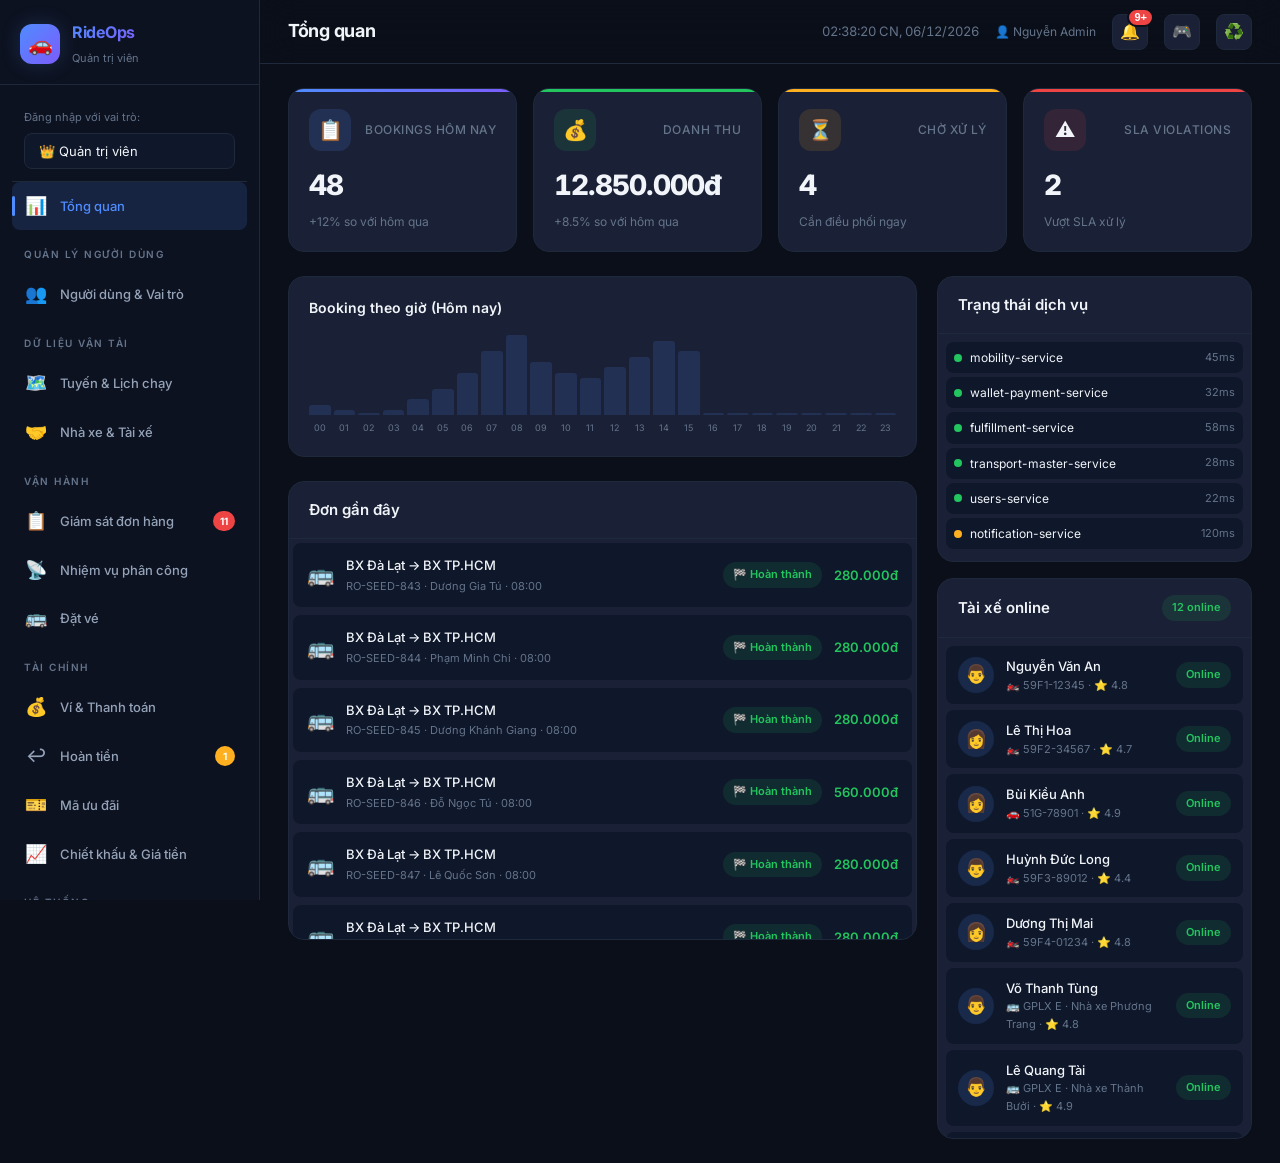
==== commit 2fbb528f: "update" ====
--- a/index.html
+++ b/index.html
@@ -47,9 +47,6 @@
         <div class="nav-item" data-page="routes" data-roles="ADMIN,OPERATOR" data-perm="master.view,master.manage" onclick="navigateTo('routes')">
           <span class="nav-item-icon">🗺️</span> Tuyến & Lịch chạy
         </div>
-        <div class="nav-item" data-page="service-types" data-roles="ADMIN,OPERATOR" data-perm="master.view,master.manage" onclick="navigateTo('service-types')">
-          <span class="nav-item-icon">🧩</span> Loại dịch vụ Bike/Car
-        </div>
         <div class="nav-item" data-page="partners" data-roles="ADMIN,OPERATOR,AGENT" data-perm="partner.view,partner.manage,driver.view,driver.manage" onclick="navigateTo('partners')">
           <span class="nav-item-icon">🤝</span> Nhà xe & Tài xế
         </div>
@@ -200,7 +197,7 @@
           <div class="tabs" style="margin-bottom:20px">
             <button class="tab-btn active" data-tab="schedules" onclick="switchRouteTab('schedules', this)">📅 Lịch chạy</button>
             <button class="tab-btn" data-tab="routes" onclick="switchRouteTab('routes', this)">🗺️ Tuyến đường</button>
-            <button class="tab-btn" data-tab="vehicle-models" onclick="switchRouteTab('vehicle-models', this)">🚐 Loại xe liên tỉnh</button>
+            <button class="tab-btn" data-tab="vehicle-models" onclick="switchRouteTab('vehicle-models', this)">🚐 Loại xe</button>
             <button class="tab-btn" data-tab="stops" onclick="switchRouteTab('stops', this)">📍 Điểm dừng</button>
           </div>
 
@@ -233,11 +230,17 @@
           <!-- Vehicle Models Tab -->
           <div id="routes-tab-vehicle-models" style="display:none">
             <div class="table-container">
-              <div class="table-header"><span class="table-title">Loại xe liên tỉnh (quản lý tách xe và tài xế)</span>
+              <div class="table-header"><div><span class="table-title">Danh sách loại xe</span><div class="text-muted" style="font-size:12px;margin-top:4px">Bike/Car dùng loại xe để khách chọn khi đặt chuyến; Liên tỉnh dùng loại xe cho lịch chạy.</div></div>
                 <div class="table-actions"><button class="btn btn-primary" onclick="openVehicleModelCreate()">➕ Thêm loại xe</button></div>
               </div>
-              <div class="table-wrapper">
-                <table><thead><tr><th>ID</th><th>Tên</th><th>Dịch vụ</th><th>Phân loại</th><th>Số ghế</th><th>Hành lý</th><th>Mô tả</th><th>Trạng thái</th><th>Thao tác</th></tr></thead>
+              <div class="filter-grid" style="grid-template-columns:repeat(3,1fr);margin:0;padding:16px;border-top:1px solid var(--border-color)">
+                <div class="input-group"><label>Mã loại xe</label><input class="input" id="vehicle-model-code-filter" placeholder="Nhập mã..." oninput="renderVehicleModels()"></div>
+                <div class="input-group"><label>Tên loại xe</label><input class="input" id="vehicle-model-name-filter" placeholder="Nhập tên..." oninput="renderVehicleModels()"></div>
+                <div class="input-group"><label>Loại dịch vụ</label><select class="input" id="vehicle-model-service-filter" onchange="renderVehicleModels()"><option value="">Tất cả</option><option value="BIKE">Xe máy</option><option value="CAR">Xe hơi</option><option value="INTERCITY">Liên tỉnh</option></select></div>
+              </div>
+              <div id="vehicle-permission-rule-summary" class="vehicle-rule-summary"></div>
+              <div class="table-wrapper">
+                <table><thead><tr><th>STT</th><th>Mã loại xe</th><th>Tên loại xe</th><th>Loại dịch vụ</th><th>Phân loại xe</th><th>Số ghế</th><th>Trạng thái</th><th>Thao tác</th></tr></thead>
                 <tbody id="vehicle-models-table-body"></tbody></table>
               </div>
             </div>
@@ -291,13 +294,13 @@
                 <div class="table-actions">
                   <button class="btn btn-outline app-review-btn" id="bikecar-app-btn" onclick="openDriverApps('bikecar')" style="display:none">📥 Đơn đăng ký mới <span class="app-count-badge" id="bikecar-app-count">0</span></button>
                   <select id="driver-status-filter" onchange="renderDrivers()"><option value="">Tất cả</option><option value="online">Online</option><option value="busy">Đang chạy</option><option value="offline">Offline</option></select>
-                  <select id="driver-service-filter" onchange="renderDrivers()"><option value="">Mọi loại dịch vụ</option></select>
+                  <select id="driver-service-filter" onchange="renderDrivers()"><option value="">Mọi loại xe được phép</option></select>
                   <div class="search-box"><input type="search" placeholder="Tìm tài xế..." id="driver-search" oninput="renderDrivers()"></div>
                   <button class="btn btn-primary" onclick="openDriverModal()">➕ Thêm tài xế</button>
                 </div>
               </div>
               <div class="table-wrapper">
-                <table><thead><tr><th>ID</th><th>Tài xế</th><th>SĐT</th><th>Phương tiện</th><th>Biển số</th><th>Dịch vụ được phép chạy</th><th>Đánh giá</th><th>Hoàn thành</th><th>Trạng thái</th><th>Thao tác</th></tr></thead>
+                <table><thead><tr><th>ID</th><th>Tài xế</th><th>SĐT</th><th>Phương tiện</th><th>Biển số</th><th>Loại xe được phép nhận</th><th>Đánh giá</th><th>Tổng chuyến</th><th>Hôm nay</th><th>Trạng thái</th><th>Thao tác</th></tr></thead>
                 <tbody id="drivers-table-body"></tbody></table>
               </div>
             </div>
@@ -595,7 +598,7 @@
         <!-- ===== BIKE/CAR SERVICE TYPES ===== -->
         <div class="page" id="page-service-types">
           <div class="tabs" id="service-type-tabs" style="margin-bottom:20px">
-            <button class="tab-btn active" data-stab="list" onclick="switchServiceTypeTab('list', this)">🧩 Loại dịch vụ</button>
+            <button class="tab-btn active" data-stab="list" onclick="switchServiceTypeTab('list', this)">🧩 Loại xe</button>
             <button class="tab-btn" data-stab="radius" onclick="switchServiceTypeTab('radius', this)">📍 Bán kính ghép chuyến</button>
           </div>
 
@@ -607,11 +610,11 @@
             <div class="stats-grid" id="service-type-stats"></div>
             <div class="table-container">
               <div class="table-header">
-                <div><span class="table-title">Loại dịch vụ khách có thể chọn khi đặt xe</span><div class="text-muted" style="font-size:12px;margin-top:4px">Mỗi loại có bảng giá và quyền tài xế riêng; chiết khấu chỉ xem và tự lấy từ cấu hình Bike hoặc Car.</div></div>
-                <div class="table-actions"><button class="btn btn-primary" onclick="openServiceTypeModal()">➕ Tạo loại dịch vụ</button></div>
-              </div>
-              <div class="table-wrapper">
-                <table><thead><tr><th>Loại dịch vụ</th><th>Nhóm xe</th><th>Bảng giá</th><th>Chiết khấu tham chiếu</th><th>Tài xế & xe được phép</th><th>Trạng thái</th><th>Thao tác</th></tr></thead>
+                <div><span class="table-title">Loại xe khách có thể chọn khi đặt xe</span><div class="text-muted" style="font-size:12px;margin-top:4px">Dữ liệu chính nằm ở tab Loại xe; phần này chỉ giữ cho cấu hình tương thích booking/matching.</div></div>
+                <div class="table-actions"><button class="btn btn-primary" onclick="navigateTo('routes');switchRouteTab('vehicle-models', document.querySelector('#page-routes .tab-btn[data-tab=vehicle-models]'))">➕ Mở tab Loại xe</button></div>
+              </div>
+              <div class="table-wrapper">
+                <table><thead><tr><th>Loại xe</th><th>Nhóm xe</th><th>Bảng giá</th><th>Chiết khấu tham chiếu</th><th>Tài xế được phép</th><th>Trạng thái</th><th>Thao tác</th></tr></thead>
                 <tbody id="service-types-table-body"></tbody></table>
               </div>
             </div>
@@ -620,7 +623,7 @@
           <div id="service-type-panel-radius" class="service-type-tab-panel" style="display:none">
             <div class="service-type-notice radius-notice">
               <div class="service-type-notice-icon">📡</div>
-              <div><b>Điều kiện để tài xế được đưa vào danh sách ghép chuyến</b><span>Online + không bận/không bị khóa bởi cuốc khác + đúng quyền dịch vụ và xe + hồ sơ hợp lệ + vị trí còn mới + nằm trong bán kính hiện tại. Mỗi tài xế có 15 giây để nhận cuốc.</span></div>
+              <div><b>Điều kiện để tài xế được đưa vào danh sách ghép chuyến</b><span>Online + không bận/không bị khóa bởi cuốc khác + đúng loại xe được phép nhận + hồ sơ hợp lệ + vị trí còn mới + nằm trong bán kính hiện tại. Mỗi tài xế có 15 giây để nhận cuốc.</span></div>
             </div>
             <div class="radius-flow" aria-label="Cách mở rộng bán kính">
               <span><small>Bước 1</small>Tìm trong bán kính ban đầu</span><b>→</b>
@@ -629,10 +632,10 @@
             </div>
             <div class="table-container">
               <div class="table-header">
-                <div><span class="table-title">Cấu hình bán kính theo loại dịch vụ</span><div class="text-muted" style="font-size:12px;margin-top:4px">Khoảng cách được tính từ vị trí tài xế mới nhất đến điểm đón của khách.</div></div>
-              </div>
-              <div class="table-wrapper">
-                <table><thead><tr><th>Loại dịch vụ</th><th>Bán kính ban đầu</th><th>Mỗi lần mở rộng</th><th>Tối đa</th><th>Các vòng tìm kiếm</th><th>Tài xế đã cấp quyền</th><th>Thao tác</th></tr></thead>
+                <div><span class="table-title">Cấu hình bán kính theo loại xe</span><div class="text-muted" style="font-size:12px;margin-top:4px">Khoảng cách được tính từ vị trí tài xế mới nhất đến điểm đón của khách.</div></div>
+              </div>
+              <div class="table-wrapper">
+                <table><thead><tr><th>Loại xe</th><th>Bán kính ban đầu</th><th>Mỗi lần mở rộng</th><th>Tối đa</th><th>Các vòng tìm kiếm</th><th>Tài xế đã cấp quyền</th><th>Thao tác</th></tr></thead>
                 <tbody id="matching-radius-table-body"></tbody></table>
               </div>
             </div>
@@ -823,8 +826,12 @@
           <div class="dispatch-pick-head">🧑‍✈️ Chọn tài xế <span class="dispatch-pick-count" id="dispatch-modal-driver-count"></span></div>
           <div class="dispatch-pick-list" id="dispatch-modal-driver-list"></div>
         </div>
-      </div>
-      <div class="modal-footer"><button class="btn btn-outline" onclick="closeModal('dispatch-modal')">Hủy</button><button class="btn btn-primary" onclick="assignDriver()">Gán tài xế</button></div>
+        <div class="input-group mt-16" id="dispatch-manual-reason-wrap" style="display:none">
+          <label>Lý do chọn tài xế ngoài bán kính ban đầu *</label>
+          <input type="text" id="dispatch-manual-reason" placeholder="VD: Khách chờ lâu, tài xế đã xác nhận có thể đến đón">
+        </div>
+      </div>
+      <div class="modal-footer"><button class="btn btn-outline" onclick="closeModal('dispatch-modal')">Hủy</button><button class="btn btn-primary" onclick="assignDriver()">Gửi cuốc cho tài xế</button></div>
     </div>
   </div>
 
@@ -942,7 +949,16 @@
               <option value="CAR">Xe hơi</option>
             </select>
           </div>
-          <div class="input-group"><label>Số chỗ</label><input type="number" id="driver-vehicle-seats" min="1" max="16" value="1" oninput="renderDriverServiceTypePicker()"></div>
+          <input type="hidden" id="driver-vehicle-model">
+          <div class="input-group span-2">
+            <label>Phân loại nhanh</label>
+            <div class="driver-quick-flags">
+              <label class="permission-override-toggle" id="driver-six-seat-wrap"><input type="checkbox" id="driver-six-seat" onchange="onDriverQuickFlagChange()"> Ô tô 6–7 chỗ</label>
+              <label class="permission-override-toggle"><input type="checkbox" id="driver-premium-qualified" onchange="onDriverQuickFlagChange()"> Premium</label>
+            </div>
+            <div class="text-muted" style="font-size:11px;margin-top:6px">Mặc định là phổ thông. Với Xe hơi, tick thêm Ô tô 6–7 chỗ nếu tài xế chạy xe 6/7 chỗ; tick Premium nếu tài xế đủ chuẩn premium.</div>
+          </div>
+          <div class="input-group"><label>Số ghế phục vụ khách</label><input type="number" id="driver-vehicle-seats" min="1" max="16" value="1" readonly></div>
           <div class="input-group"><label>Biển số</label><input type="text" id="driver-plate" placeholder="51F-12345"></div>
           <div class="input-group"><label>Trạng thái</label>
             <select id="driver-status">
@@ -951,7 +967,12 @@
               <option value="busy" disabled>Đang chạy (hệ thống)</option>
             </select>
           </div>
-          <div class="input-group span-2"><label>Dịch vụ được phép nhận</label><div id="driver-service-types" class="service-permission-picker"></div><div class="text-muted" style="font-size:11px;margin-top:6px">Chỉ hiển thị các dịch vụ phù hợp với phương tiện của tài xế.</div></div>
+          <div class="input-group span-2">
+            <label>Loại xe hệ thống cho phép nhận</label>
+            <label class="permission-override-toggle"><input type="checkbox" id="driver-permission-override" onchange="renderDriverPermissionPreview()"> Tùy chỉnh ngoại lệ cho tài xế này</label>
+            <div id="driver-service-types" class="service-permission-picker"></div>
+            <div class="text-muted" style="font-size:11px;margin-top:6px">Mặc định hệ thống tự suy ra từ loại xe tài xế đang chạy và cờ Premium. Chỉ bật tùy chỉnh khi cần cấp/khóa ngoại lệ.</div>
+          </div>
         </div>
       </div>
       <div class="modal-footer">
@@ -964,7 +985,7 @@
   <!-- Bike/Car Service Type Create/Edit Modal -->
   <div class="modal-overlay" id="service-type-modal">
     <div class="modal" style="max-width:780px">
-      <div class="modal-header"><span class="modal-title" id="service-type-modal-title">Tạo loại dịch vụ</span><button class="modal-close" aria-label="Đóng" onclick="closeModal('service-type-modal')">✕</button></div>
+      <div class="modal-header"><span class="modal-title" id="service-type-modal-title">Tạo loại xe Bike/Car</span><button class="modal-close" aria-label="Đóng" onclick="closeModal('service-type-modal')">✕</button></div>
       <div class="modal-body">
         <input type="hidden" id="st-id">
         <div class="form-grid">
@@ -980,7 +1001,7 @@
           <div class="input-group span-2"><label>Tài xế được phép nhận</label><div id="st-driver-picker" class="service-permission-picker"></div></div>
         </div>
       </div>
-      <div class="modal-footer"><button class="btn btn-outline" onclick="closeModal('service-type-modal')">Hủy</button><button class="btn btn-primary" onclick="saveServiceType()">💾 Lưu loại dịch vụ</button></div>
+      <div class="modal-footer"><button class="btn btn-outline" onclick="closeModal('service-type-modal')">Hủy</button><button class="btn btn-primary" onclick="saveServiceType()">💾 Lưu loại xe</button></div>
     </div>
   </div>
 
@@ -992,7 +1013,7 @@
         <input type="hidden" id="radius-service-type-id">
         <div class="service-type-notice compact" style="margin-bottom:18px">
           <div class="service-type-notice-icon">📍</div>
-          <div><b id="radius-service-type-name">Loại dịch vụ</b><span>Tài xế được xét theo khoảng cách từ vị trí mới nhất đến điểm đón.</span></div>
+          <div><b id="radius-service-type-name">Loại xe</b><span>Tài xế được xét theo khoảng cách từ vị trí mới nhất đến điểm đón.</span></div>
         </div>
         <div class="form-grid" style="grid-template-columns:repeat(3,1fr)">
           <div class="input-group"><label>Bán kính ban đầu (km) *</label><input type="number" id="radius-initial-km" min="0.1" step="0.1"></div>
@@ -1253,16 +1274,18 @@
   <!-- Vehicle Model Create Modal -->
   <div class="modal-overlay" id="vehicle-model-modal">
     <div class="modal" style="max-width:560px">
-      <div class="modal-header"><span class="modal-title">🚐 Thêm loại xe liên tỉnh</span><button class="modal-close" aria-label="Đóng" onclick="closeModal('vehicle-model-modal')">✕</button></div>
+      <div class="modal-header"><span class="modal-title">🚐 Thêm loại xe</span><button class="modal-close" aria-label="Đóng" onclick="closeModal('vehicle-model-modal')">✕</button></div>
       <div class="modal-body">
         <div class="form-grid" style="display:grid;grid-template-columns:1fr 1fr;gap:16px">
+          <div class="input-group"><label>Mã loại xe *</label><input type="text" class="input" id="vm-code" placeholder="VD: B-TK / CP-06"></div>
           <div class="input-group"><label>Tên *</label><input type="text" class="input" id="vm-name" placeholder="VD: Limousine 22 chỗ"></div>
-          <div class="input-group"><label>Loại dịch vụ *</label><select class="input" id="vm-service-type"><option value="INTERCITY" selected>🚌 Liên tỉnh</option></select></div>
-          <div class="input-group"><label>Phân loại *</label><select class="input" id="vm-category"><option value="seat">💺 Ghế ngồi</option><option value="sleeper">🛏️ Giường nằm</option><option value="limo_seat">🚐 Limousine ngồi</option><option value="limo_sleeper">🛌 Limousine nằm</option><option value="other">🚗 Khác</option></select></div>
-          <div class="input-group"><label>Số ghế *</label><input type="number" class="input" id="vm-seats" min="1" placeholder="22"></div>
-          <div class="input-group"><label>Trạng thái *</label><select class="input" id="vm-status"><option value="active">Hoạt động</option><option value="inactive">Tạm ngừng</option></select></div>
+          <div class="input-group"><label>Loại dịch vụ *</label><select class="input" id="vm-service-type" onchange="onVehicleModelServiceTypeChange()"><option value="BIKE">🏍️ Xe máy</option><option value="CAR">🚗 Xe hơi</option><option value="INTERCITY" selected>🚌 Liên tỉnh</option></select></div>
+          <div class="input-group"><label>Phân loại xe *</label><select class="input" id="vm-category"><option value="motorbike">🏍️ Xe máy</option><option value="car">🚗 Ô tô</option><option value="seat">💺 Ghế ngồi</option><option value="sleeper">🛏️ Giường nằm</option><option value="limo_seat">🚐 Limousine ngồi</option><option value="limo_sleeper">🛌 Limousine nằm</option><option value="other">🚗 Khác</option></select></div>
+          <div class="input-group"><label>Số ghế phục vụ khách *</label><input type="number" class="input" id="vm-seats" min="1" placeholder="3"></div>
+          <div class="input-group"><label>Trạng thái *</label><select class="input" id="vm-status"><option value="active">Hoạt động</option><option value="inactive">Tạm dừng</option></select></div>
           <div class="input-group"><label>Sức chứa hành lý</label><input type="text" class="input" id="vm-luggage" placeholder="VD: 20kg/khách"></div>
           <div class="input-group full-width" style="grid-column:1/-1"><label>Mô tả</label><textarea class="input" id="vm-description" rows="2" placeholder="Mô tả thêm..."></textarea></div>
+          <div class="input-group full-width" style="grid-column:1/-1"><label>Ghi chú giá</label><div class="readonly-link-field">Sau khi lưu loại xe Bike/Car, vào <b>Chiết khấu & Giá tiền → Giá tiền → Xe máy/Xe hơi</b> để tạo hoặc cập nhật bảng giá cho loại xe này.</div></div>
         </div>
       </div>
       <div class="modal-footer">
@@ -1300,14 +1323,20 @@
           <div class="input-group full-width" style="grid-column:1/-1"><label>Tên tuyến đường *</label><input type="text" class="input" id="route-name" placeholder="VD: HCM - Đà Lạt"></div>
           <div class="input-group"><label>Khoảng cách (km) *</label><input type="number" class="input" id="route-distance" min="1" placeholder="305"></div>
           <div class="input-group"><label>Thời gian *</label><input type="text" class="input" id="route-duration" placeholder="VD: 7h"></div>
-          <div class="input-group"><label>Điểm đi - Quận/Huyện *</label><input type="text" class="input" id="route-origin-district" placeholder="VD: Bình Thạnh" oninput="filterRouteStops()"></div>
-          <div class="input-group"><label>Điểm đi - Tỉnh/Thành *</label><input type="text" class="input" id="route-origin-province" placeholder="VD: TP.HCM"></div>
-          <div class="input-group"><label>Điểm đến - Quận/Huyện *</label><input type="text" class="input" id="route-dest-district" placeholder="VD: TP.Đà Lạt" oninput="filterRouteStops()"></div>
-          <div class="input-group"><label>Điểm đến - Tỉnh/Thành *</label><input type="text" class="input" id="route-dest-province" placeholder="VD: Lâm Đồng"></div>
+          <div class="input-group">
+            <label>Điểm đi *</label>
+            <input type="search" class="input" id="route-origin-search" placeholder="Tìm địa điểm hoặc xã..." oninput="filterRouteLocationSelect('origin')" style="margin-bottom:6px">
+            <select class="input" id="route-origin-location" onchange="syncRouteLocationSelection()"><option value="">-- Chọn địa điểm --</option></select>
+          </div>
+          <div class="input-group">
+            <label>Điểm đến *</label>
+            <input type="search" class="input" id="route-dest-search" placeholder="Tìm địa điểm hoặc xã..." oninput="filterRouteLocationSelect('dest')" style="margin-bottom:6px">
+            <select class="input" id="route-dest-location" onchange="syncRouteLocationSelection()"><option value="">-- Chọn địa điểm --</option></select>
+          </div>
           <div class="input-group full-width" style="grid-column:1/-1">
-            <label>📍 Điểm đón & điểm dừng (lọc theo quận của Điểm đi → Điểm đến)</label>
+            <label>📍 Điểm đón & điểm dừng (lọc theo Điểm đi → Điểm đến)</label>
             <div id="route-stops-picker" style="max-height:200px;overflow-y:auto;border:1px solid var(--border-color);border-radius:var(--radius-sm);padding:8px;background:var(--bg-input)">
-              <div class="text-muted" style="font-size:12px">Nhập quận của Điểm đi & Điểm đến để hiển thị điểm dừng phù hợp.</div>
+              <div class="text-muted" style="font-size:12px">Chọn Điểm đi & Điểm đến để hiển thị điểm dừng phù hợp.</div>
             </div>
           </div>
           <div class="input-group"><label>Trạng thái</label><select class="input" id="route-status"><option value="active">Hoạt động</option><option value="inactive">Tạm ngừng</option></select></div>
@@ -1340,7 +1369,8 @@
     </div>
   </div>
 
-  <script src="data.js?v=noti-config-20260611"></script>
-  <script src="app.js?v=noti-config-20260611"></script>
+  <script src="vietnam-communes-2025.js?v=route-locations-20260707"></script>
+  <script src="data.js?v=route-locations-20260707"></script>
+  <script src="app.js?v=route-locations-20260707"></script>
 </body>
 </html>
--- a/style.css
+++ b/style.css
@@ -1837,6 +1837,126 @@
 .service-permission-option b { display: block; font-size: 12px; }
 .service-permission-option small { display: block; margin-top: 3px; color: var(--text-muted); font-size: 10px; line-height: 1.35; }
 .service-permission-option.compact { padding: 7px; }
+.service-permission-option.readonly {
+  cursor: default;
+  border-color: rgba(79, 140, 255, 0.22);
+  background: rgba(79, 140, 255, 0.08);
+}
+.service-permission-option.readonly:hover { border-color: rgba(79, 140, 255, 0.22); }
+.permission-override-toggle {
+  display: inline-flex;
+  align-items: center;
+  gap: 8px;
+  width: fit-content;
+  margin: 0 0 8px;
+  padding: 7px 10px;
+  border: 1px solid var(--border-color);
+  border-radius: 999px;
+  color: var(--text-secondary);
+  background: var(--bg-input);
+  font-size: 12px;
+  font-weight: 600;
+}
+.permission-override-toggle input { accent-color: var(--accent); }
+.driver-quick-flags {
+  display: flex;
+  flex-wrap: wrap;
+  gap: 8px;
+  align-items: center;
+}
+
+.vehicle-rule-summary {
+  display: grid;
+  grid-template-columns: repeat(auto-fit, minmax(260px, 1fr));
+  gap: 10px;
+  padding: 0 16px 16px;
+}
+.vehicle-rule-card {
+  padding: 12px;
+  border: 1px solid var(--border-color);
+  border-radius: 12px;
+  background: var(--bg-card);
+}
+.vehicle-rule-card b {
+  display: block;
+  margin-bottom: 6px;
+  color: var(--text-primary);
+  font-size: 13px;
+}
+.vehicle-rule-card small {
+  display: block;
+  margin-top: 6px;
+  color: var(--text-muted);
+  font-size: 11px;
+  line-height: 1.4;
+}
+.vehicle-rule-card .badge { margin: 2px 4px 2px 0; }
+
+.pricing-master-detail {
+  display: grid;
+  grid-template-columns: 360px minmax(0, 1fr);
+  gap: 16px;
+  align-items: start;
+}
+
+.pricing-list-pane,
+.pricing-detail-pane {
+  min-width: 0;
+}
+
+.pricing-card-list {
+  display: grid;
+  gap: 10px;
+  padding: 10px;
+}
+
+.pricing-card {
+  width: 100%;
+  display: grid;
+  grid-template-columns: 42px minmax(0, 1fr) 110px;
+  gap: 10px;
+  align-items: center;
+  padding: 12px;
+  border: 1px solid var(--border-color);
+  border-radius: 12px;
+  background: var(--bg-card);
+  color: var(--text-primary);
+  text-align: left;
+  cursor: pointer;
+}
+
+.pricing-card:hover,
+.pricing-card.selected {
+  border-color: var(--accent);
+  box-shadow: 0 0 0 1px rgba(79, 140, 255, 0.16);
+}
+
+.pricing-card-main b,
+.pricing-card-main small,
+.pricing-card-main em,
+.pricing-card-meta small,
+.pricing-card-meta b {
+  display: block;
+}
+
+.pricing-card-main small,
+.pricing-card-main em,
+.pricing-card-meta small {
+  color: var(--text-muted);
+  font-size: 10px;
+  font-style: normal;
+  margin-top: 3px;
+}
+
+.pricing-card-meta {
+  text-align: right;
+  font-size: 12px;
+}
+
+.pricing-card-meta b {
+  color: var(--success);
+  margin: 2px 0;
+}
 
 .service-type-notice {
   display: flex;
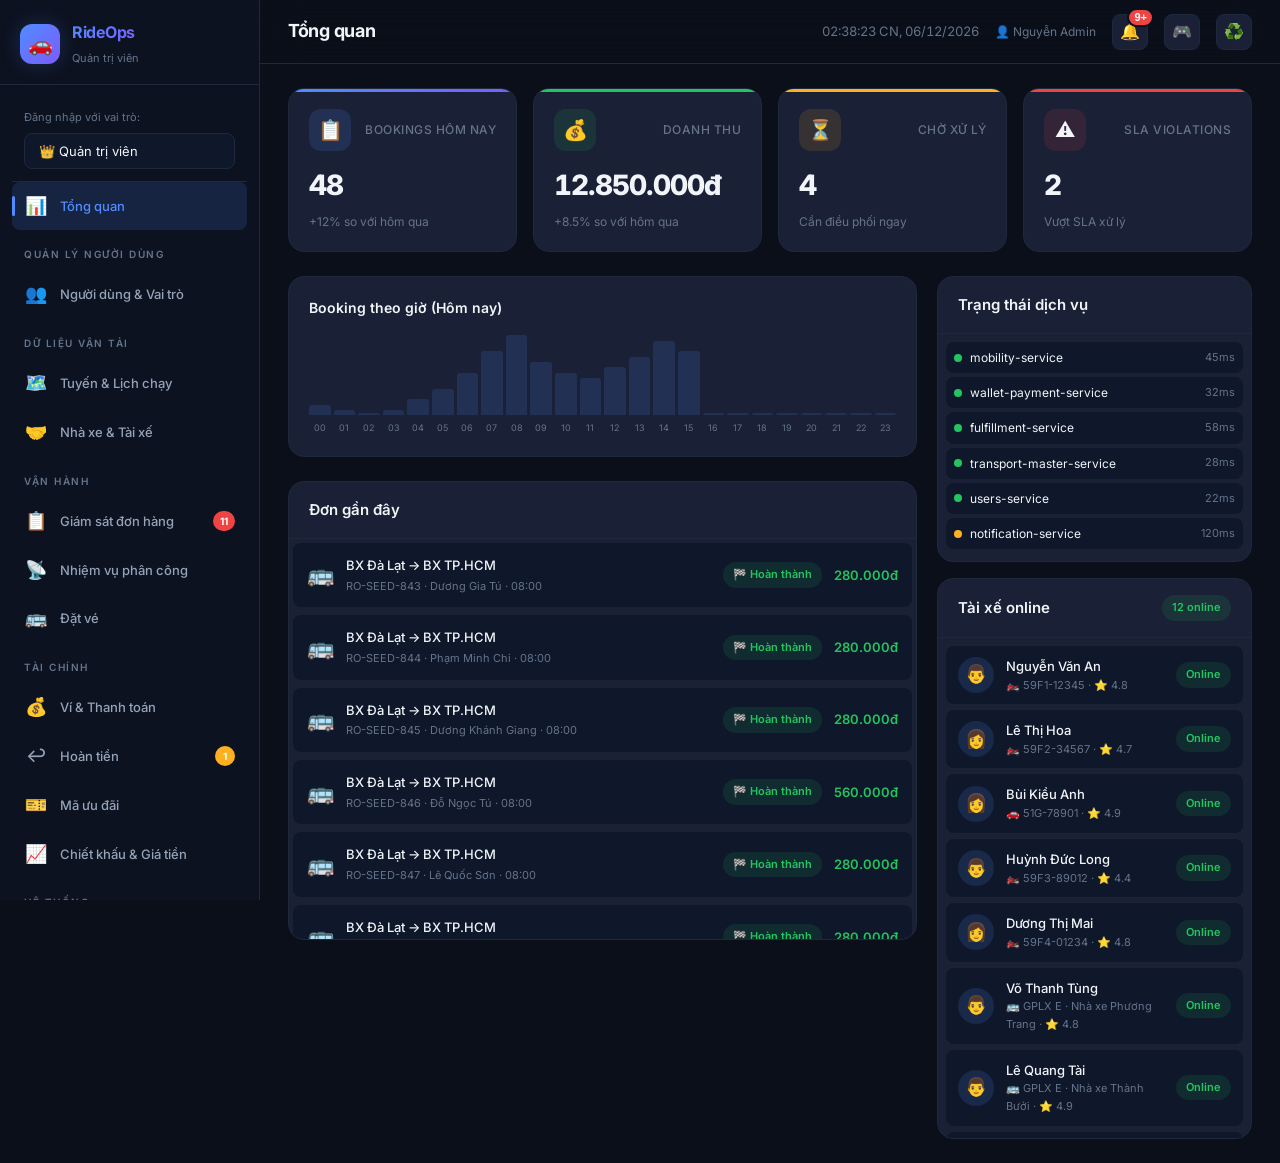
==== commit 46fbb720: "Add bike car service type and driver eligibility docs" ====
--- a/index.html
+++ b/index.html
@@ -969,8 +969,12 @@
           </div>
           <div class="input-group span-2">
             <label>Loại xe hệ thống cho phép nhận</label>
-            <label class="permission-override-toggle"><input type="checkbox" id="driver-permission-override" onchange="renderDriverPermissionPreview()"> Tùy chỉnh ngoại lệ cho tài xế này</label>
+            <label class="permission-override-toggle"><input type="checkbox" id="driver-permission-override" onchange="onDriverPermissionOverrideChange()"> Tùy chỉnh ngoại lệ cho tài xế này</label>
             <div id="driver-service-types" class="service-permission-picker"></div>
+            <div class="driver-override-reason" id="driver-override-reason-wrap" style="display:none">
+              <label>Lý do ngoại lệ <span class="required">*</span></label>
+              <textarea id="driver-override-reason" rows="2" placeholder="Ví dụ: Khóa Premium tạm thời do chưa đủ hồ sơ / Chỉ cho chạy Car 04 trong thời gian thử việc"></textarea>
+            </div>
             <div class="text-muted" style="font-size:11px;margin-top:6px">Mặc định hệ thống tự suy ra từ loại xe tài xế đang chạy và cờ Premium. Chỉ bật tùy chỉnh khi cần cấp/khóa ngoại lệ.</div>
           </div>
         </div>
--- a/style.css
+++ b/style.css
@@ -1858,6 +1858,26 @@
   font-weight: 600;
 }
 .permission-override-toggle input { accent-color: var(--accent); }
+.driver-override-reason {
+  margin: 8px 0 10px;
+}
+.driver-override-reason label {
+  display: block;
+  margin-bottom: 6px;
+  color: var(--text-secondary);
+  font-size: 12px;
+  font-weight: 600;
+}
+.driver-override-reason textarea {
+  width: 100%;
+  min-height: 58px;
+  padding: 10px 12px;
+  border: 1px solid rgba(255, 185, 70, 0.35);
+  border-radius: 10px;
+  color: var(--text-primary);
+  background: rgba(255, 185, 70, 0.08);
+  resize: vertical;
+}
 .driver-quick-flags {
   display: flex;
   flex-wrap: wrap;
